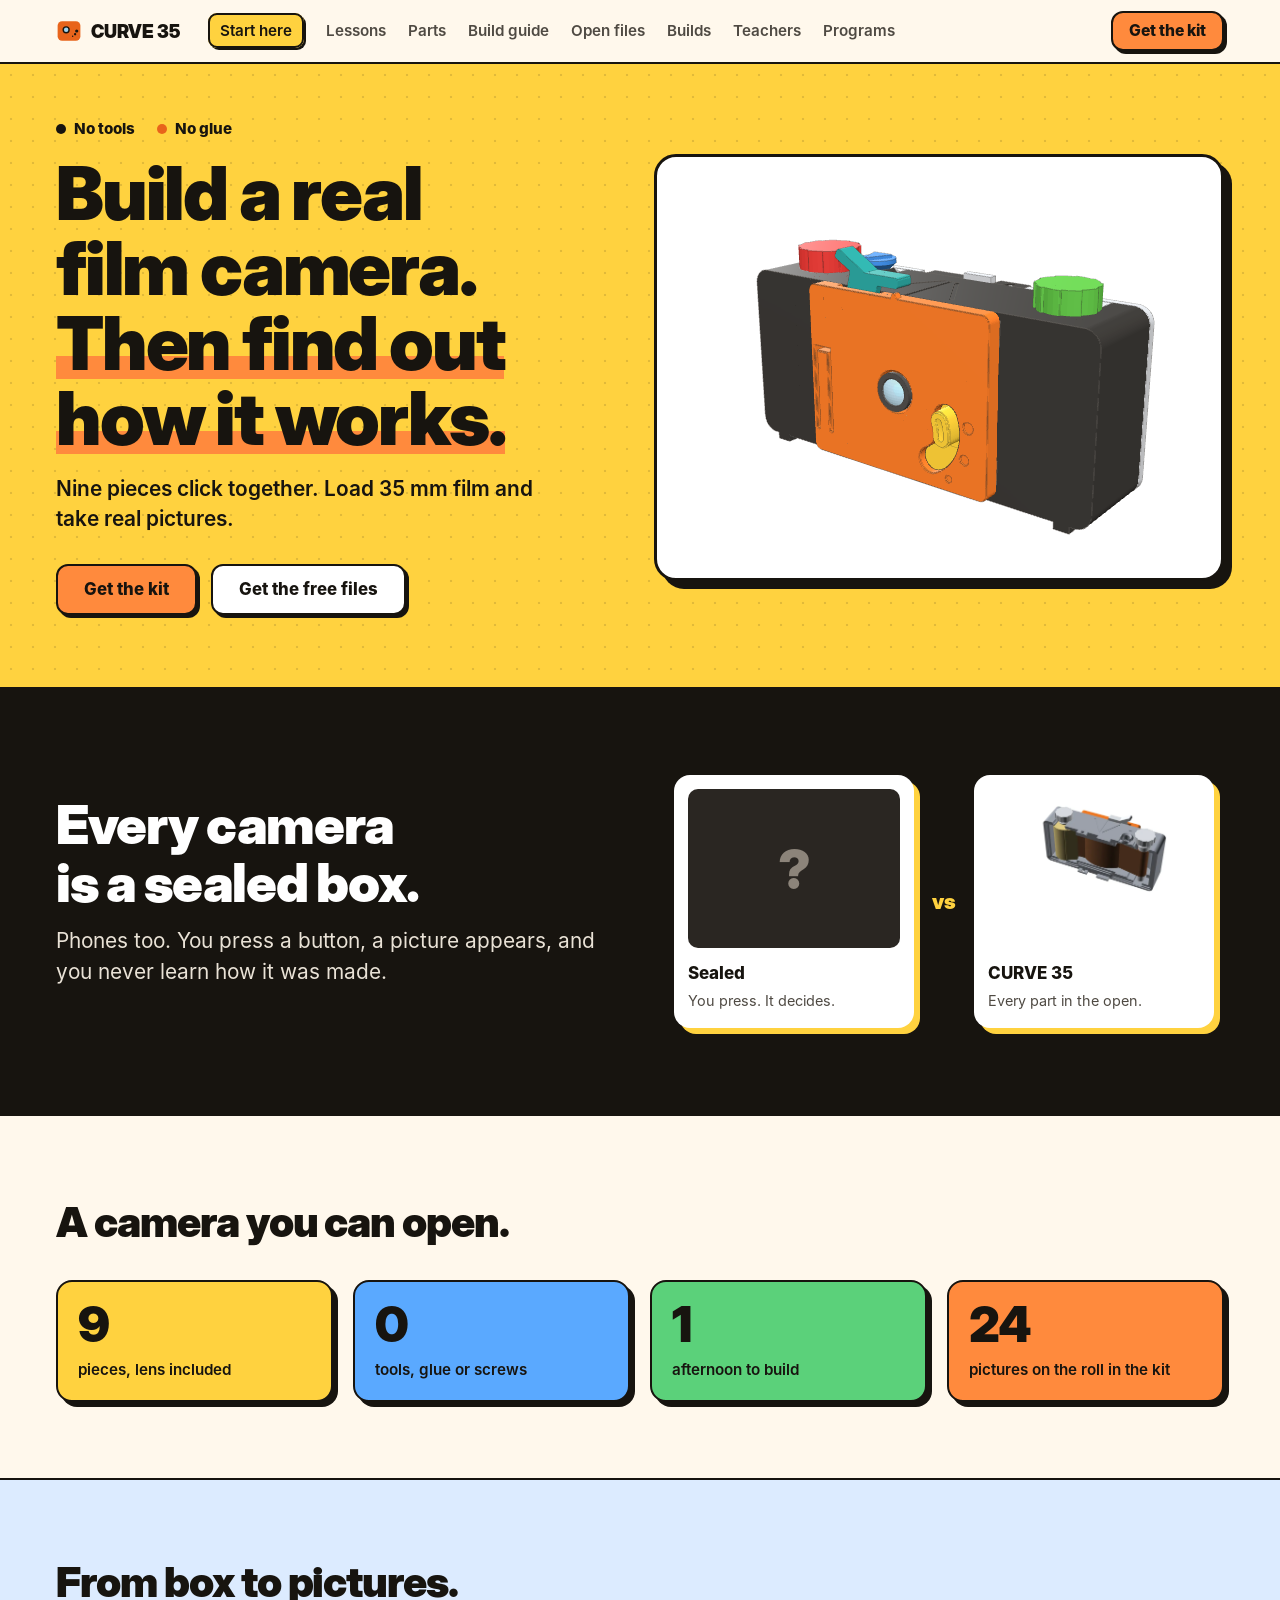
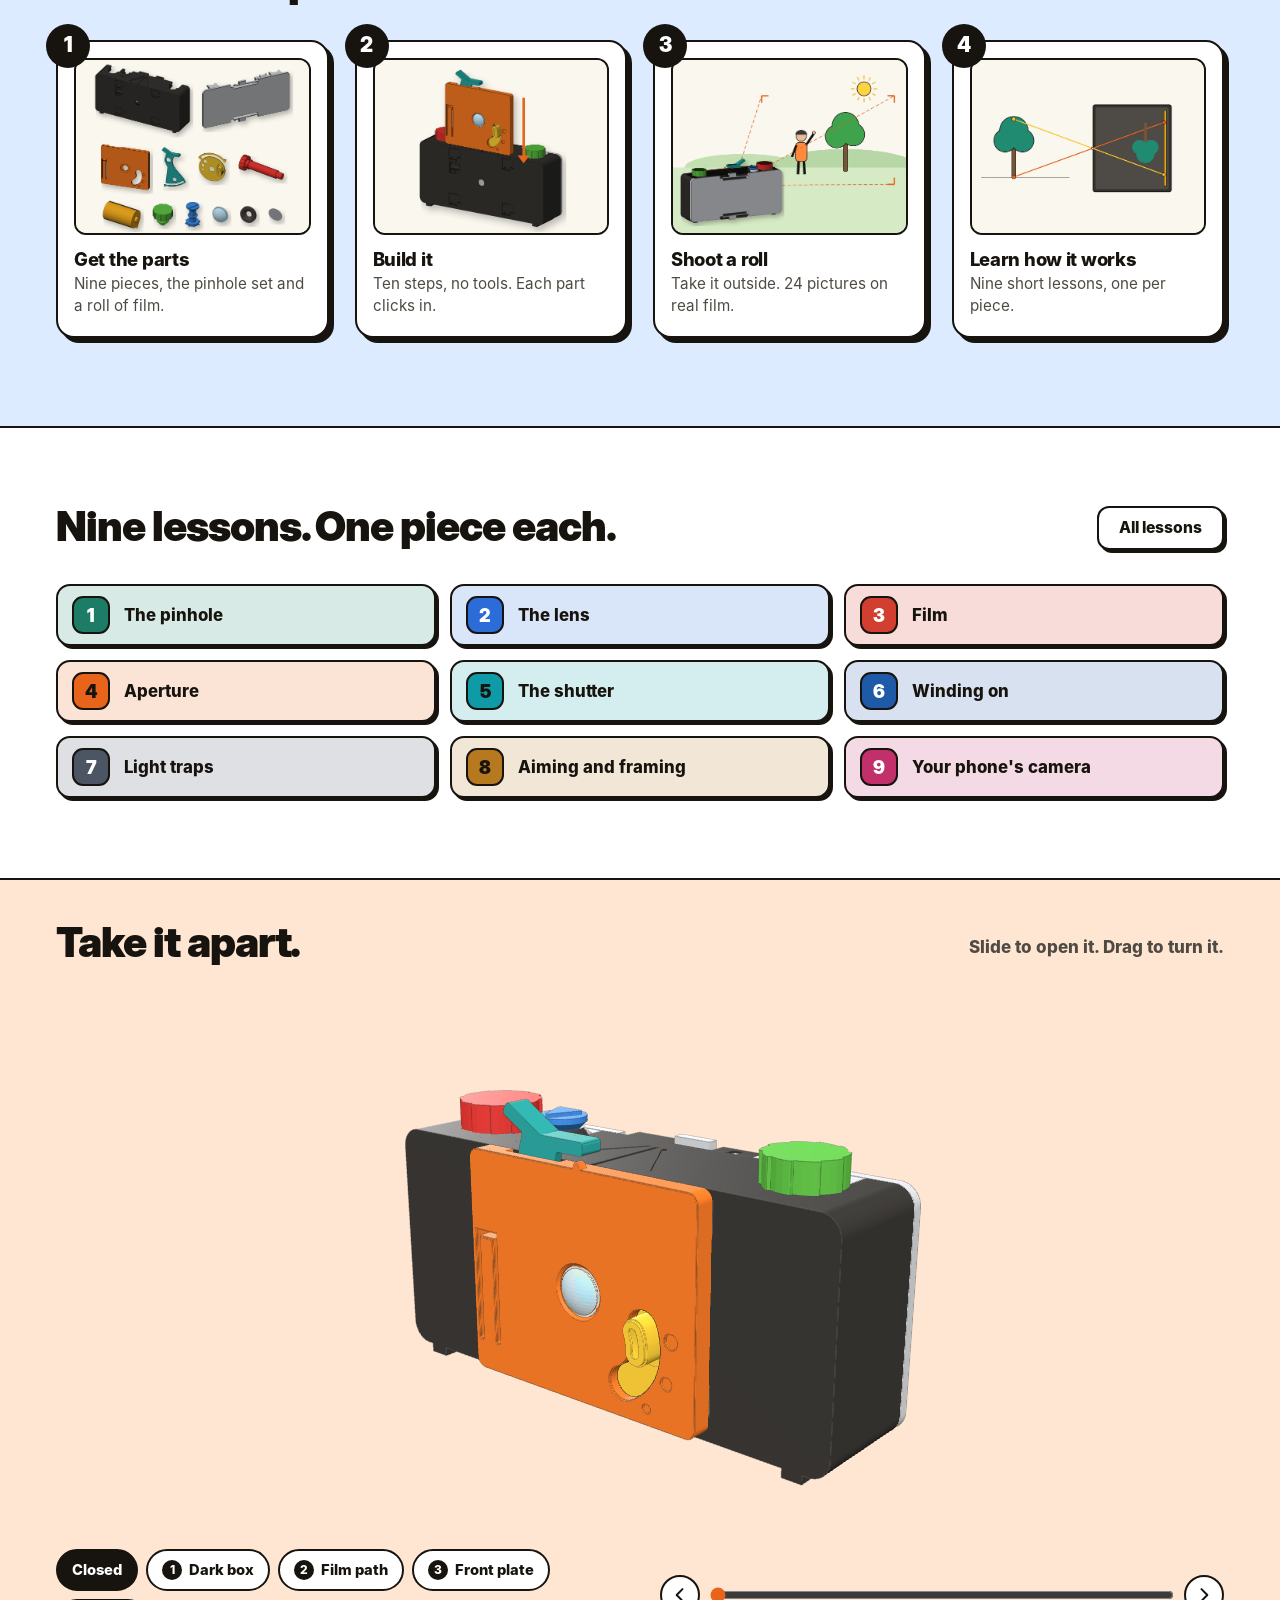
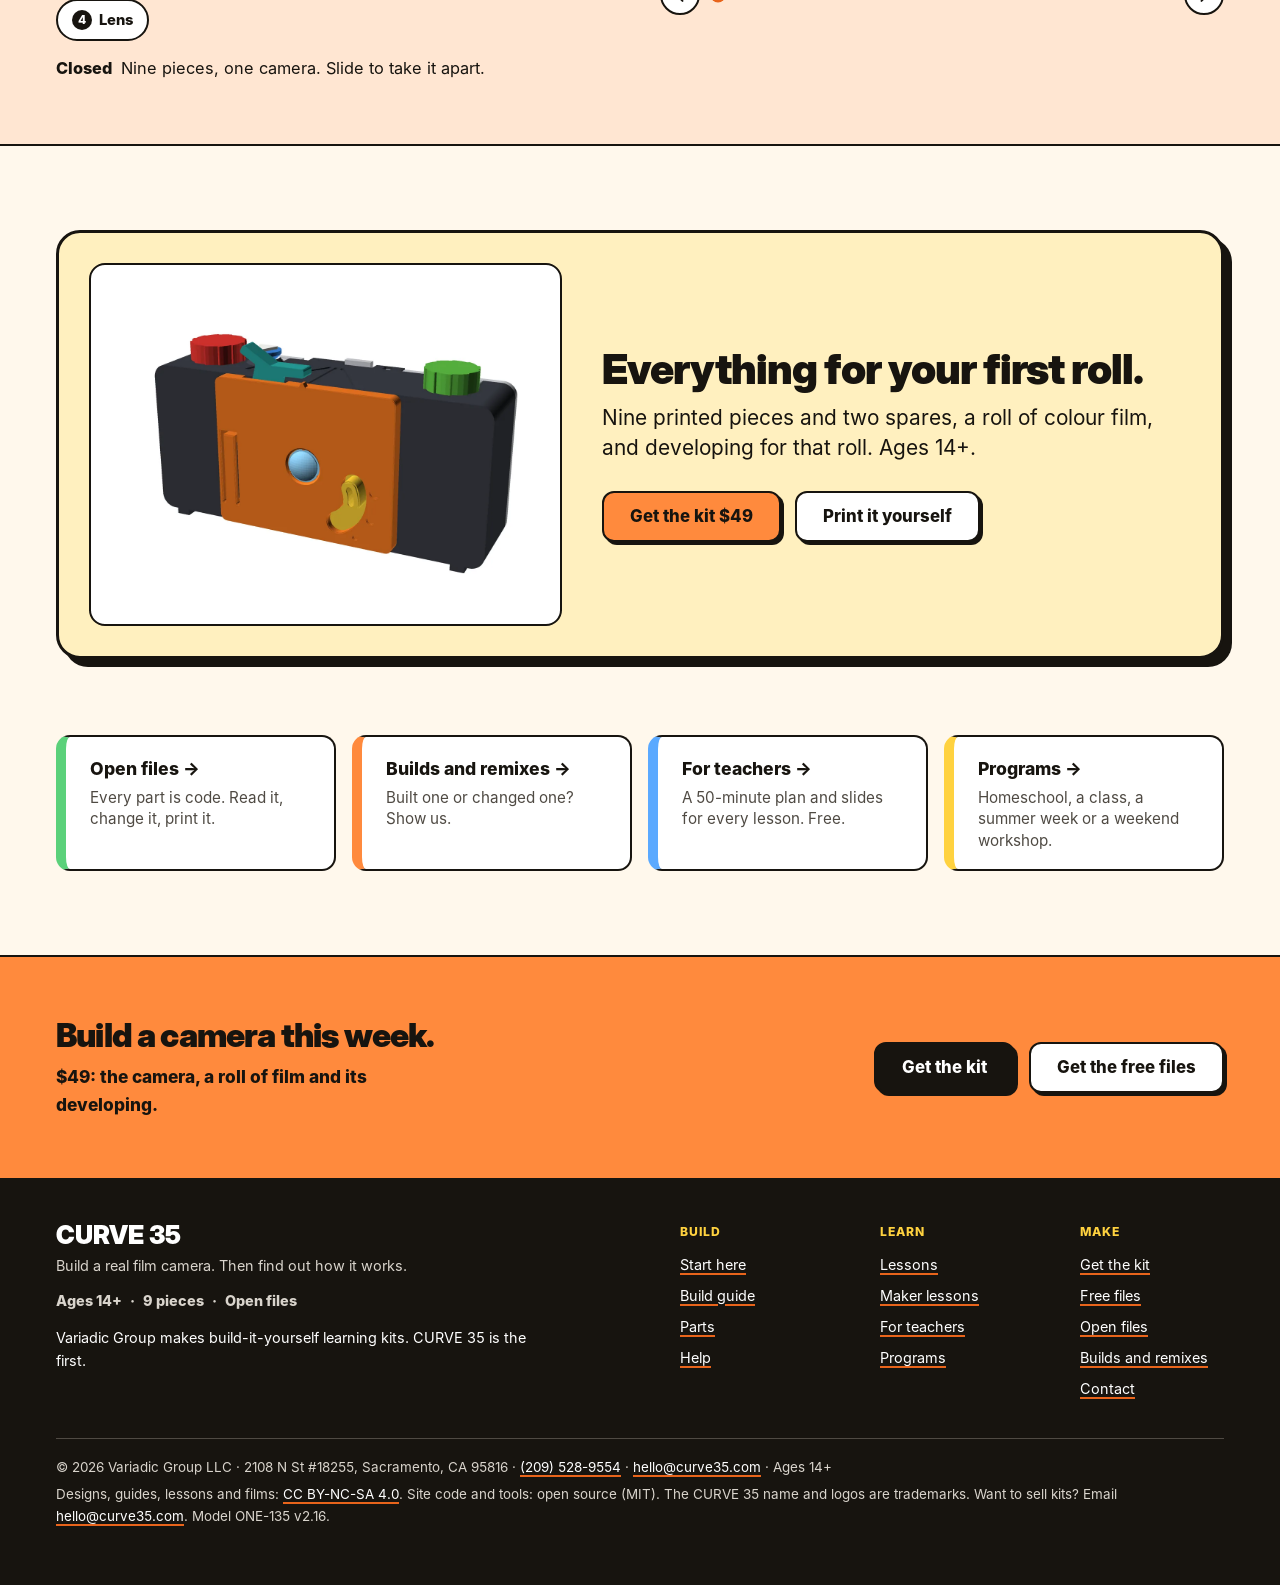
==== public/index.html @ 69639fd2 "feat: first public release of the CURVE 35 site and open files The website as served (public/), the " ====
<!DOCTYPE html>
<html lang="en">
<head>
<meta charset="utf-8">
<meta name="viewport" content="width=device-width, initial-scale=1">
<title>CURVE 35: build a real film camera, then find out how it works</title>
<meta name="description" content="Build a real 35 mm film camera: 9 pieces, no tools, no glue. For ages 14 and up. Nine free lessons on how it works. Open files.">
<meta name="theme-color" content="#E8641B">
<link rel="icon" href="favicon.svg" type="image/svg+xml">
<link rel="stylesheet" href="css/site.css">
<link rel="stylesheet" href="css/lesson.css">
</head>
<body>
<a class="skip" href="#view">Skip to the page</a>

<header class="top">
  <div class="top-in">
    <a class="brand" href="#home" aria-label="CURVE 35, home"><svg class="mark" viewBox="0 0 64 64" aria-hidden="true"><rect x="4" y="8" width="56" height="48" rx="11" class="m-acc"/><circle cx="25" cy="29" r="9"/><circle cx="25" cy="29" r="5.5" class="m-lens"/><circle cx="41" cy="45" r="1.8"/><circle cx="47" cy="40" r="2.8"/><circle cx="51" cy="32" r="3.9"/></svg><span>CURVE 35</span></a>
    <nav aria-label="Main" class="mainnav">
      <ul class="nav">
        <li><a href="#start" data-nav="start" class="nav-start">Start here</a></li>
        <li><a href="#lessons" data-nav="lessons">Lessons</a></li>
        <li class="more-inline"><a href="#parts" data-nav="parts">Parts</a></li>
        <li class="more-inline"><a href="#build" data-nav="build">Build guide</a></li>
        <li class="more-inline"><a href="#open-files" data-nav="opensource">Open files</a></li>
        <li class="more-inline wide-only"><a href="#builds" data-nav="builds">Builds</a></li>
        <li class="more-inline wide-only"><a href="#teachers" data-nav="teachers">Teachers</a></li>
        <li class="more-inline wide-only"><a href="#programs" data-nav="programs">Programs</a></li>
      </ul>
    </nav>
    <div class="top-act">
      <button type="button" class="basket-btn" id="basket-open" hidden aria-label="Basket"><svg viewBox="0 0 24 24" aria-hidden="true"><path d="M5 8h14l-1.2 11.2a1 1 0 0 1-1 .8H7.2a1 1 0 0 1-1-.8z M9 8V6.5a3 3 0 0 1 6 0V8"/></svg><span class="badge" id="basket-count">0</span></button>
      <a class="btn main top-cta" href="#store" data-nav="store">Get the kit</a>
      <button type="button" class="menu-btn" id="menu-btn" aria-expanded="false" aria-controls="nav-more" aria-label="More pages"><svg viewBox="0 0 24 24" aria-hidden="true"><path d="M4 7h16M4 12h16M4 17h16"/></svg></button>
    </div>
  </div>
  <ul class="nav-more" id="nav-more" aria-label="More pages">
    <li class="narrow-only"><a href="#start" data-nav="start">Start here</a></li>
    <li><a href="#parts" data-nav="parts">Parts</a></li>
    <li><a href="#build" data-nav="build">Build guide</a></li>
    <li><a href="#open-files" data-nav="opensource">Open files</a></li>
    <li><a href="#files" data-nav="files">Files</a></li>
    <li><a href="#builds" data-nav="builds">Builds</a></li>
    <li><a href="#teachers" data-nav="teachers">For teachers</a></li>
    <li><a href="#programs" data-nav="programs">Programs</a></li>
    <li><a href="#help" data-nav="help">Help</a></li>
  </ul>
</header>

<main id="view" tabindex="-1">
  <noscript>
    <div class="page">
      <h1>Build a real film camera. Then find out how it works.</h1>
      <p>9 pieces, no tools, no glue. Nine lessons explain how a camera works.</p>
      <p>Turn on scripts to see this site.</p>
    </div>
  </noscript>
</main>

<dialog class="slideover" id="basket" aria-labelledby="basket-h">
  <div class="so-head"><h2 id="basket-h">Your basket</h2><button type="button" class="so-x" id="basket-x" aria-label="Close the basket"><svg viewBox="0 0 24 24" aria-hidden="true"><path d="M6 6l12 12M18 6L6 18"/></svg></button></div>
  <div id="basket-body"></div>
</dialog>

<div id="say" class="sr-only" aria-live="polite"></div>

<footer class="foot">
  <div class="foot-in">
    <div class="foot-brand">
      <p class="foot-big">CURVE 35</p>
      <p>Build a real film camera. Then find out how it works.</p>
      <p class="foot-badges"><span>Ages 14+</span><span>9 pieces</span><span>Open files</span></p>
      <p class="foot-co">Variadic Group makes build-it-yourself learning kits. CURVE 35 is the first.</p>
    </div>
    <div class="foot-col"><p class="foot-h">Build</p><ul>
      <li><a href="#start">Start here</a></li>
      <li><a href="#build">Build guide</a></li>
      <li><a href="#parts">Parts</a></li>
      <li><a href="#help">Help</a></li>
    </ul></div>
    <div class="foot-col"><p class="foot-h">Learn</p><ul>
      <li><a href="#lessons">Lessons</a></li>
      <li><a href="#makers">Maker lessons</a></li>
      <li><a href="#teachers">For teachers</a></li>
      <li><a href="#programs">Programs</a></li>
    </ul></div>
    <div class="foot-col"><p class="foot-h">Make</p><ul>
      <li><a href="#store">Get the kit</a></li>
      <li><a href="#files">Free files</a></li>
      <li><a href="#open-files">Open files</a></li>
      <li><a href="#builds">Builds and remixes</a></li>
      <li><a href="#contact">Contact</a></li>
    </ul></div>
  </div>
  <div class="foot-legal">
    <p>&copy; 2026 Variadic Group LLC &middot; 2108 N St #18255, Sacramento, CA 95816 &middot; <a href="tel:+12095289554">(209) 528-9554</a> &middot; <a href="mailto:hello@curve35.com">hello@curve35.com</a> &middot; Ages 14+</p>
    <p>Designs, guides, lessons and films: <a href="https://creativecommons.org/licenses/by-nc-sa/4.0/" rel="license noopener">CC BY-NC-SA 4.0</a>. Site code and tools: open source (MIT). The CURVE 35 name and logos are trademarks. Want to sell kits? Email <a href="mailto:hello@curve35.com">hello@curve35.com</a>. Model ONE-135 v2.16.</p>
  </div>
</footer>

<script src="js/data.js"></script>
<script src="js/three.min.js"></script>
<script src="js/figures.js"></script>
<script src="js/camera3d.js"></script>
<script src="js/lesson.js"></script>
<script src="js/sims/common.js"></script>
<script src="js/sims/l01.js"></script>
<script src="js/sims/l02.js"></script>
<script src="js/sims/l03.js"></script>
<script src="js/sims/l04.js"></script>
<script src="js/sims/l05.js"></script>
<script src="js/sims/l06.js"></script>
<script src="js/sims/l07.js"></script>
<script src="js/sims/l08.js"></script>
<script src="js/sims/l09.js"></script>
<script src="js/sims/m01.js"></script>
<script src="js/sims/m02.js"></script>
<script src="js/sims/m03.js"></script>
<script src="js/sims/m04.js"></script>
<script src="js/community.js"></script>
<script src="js/app.js"></script>
</body>
</html>
---- public/css/site.css ----
/* CURVE 35.  Bright and friendly, for ages 14 and up (teens, makers, students, adults): a yellow hero, ink outlines and hard shadows, one colour per lesson.
   A clear, step-by-step assembly kit; never a toy brand's bricks, studs or look.  Few stickers, sitting still; only buttons and lesson tiles lift on hover.
   Inter for the shell (InterD 900 for the big words); Schola for reading in lessons.
   Contrast: ink on every fill here (sun, tangerine, sky, mint, the tints) is over 7:1; white text only on ink. Lesson colours: the script picks ink or white,
   and darkens a colour that neither reaches 4.5:1 on. */

@font-face { font-family: "Schola"; src: url("../fonts/schola-400.woff") format("woff"); font-weight: 400; font-style: normal; font-display: swap; }
@font-face { font-family: "Schola"; src: url("../fonts/schola-400i.woff") format("woff"); font-weight: 400; font-style: italic; font-display: swap; }
@font-face { font-family: "Schola"; src: url("../fonts/schola-700.woff") format("woff"); font-weight: 700; font-style: normal; font-display: swap; }
@font-face { font-family: "Inter"; src: url("../fonts/inter-400.woff") format("woff"); font-weight: 400; font-display: swap; }
@font-face { font-family: "Inter"; src: url("../fonts/inter-600.woff") format("woff"); font-weight: 600; font-display: swap; }
@font-face { font-family: "Inter"; src: url("../fonts/inter-800.woff") format("woff"); font-weight: 800; font-display: swap; }
@font-face { font-family: "InterD"; src: url("../fonts/interd-900.woff") format("woff"); font-weight: 900; font-display: swap; }

:root {
  --sun: #FFD23F;  --sun-soft: #FFF0BF;
  --tang: #FF8A3D; --tang-soft: #FFE6D2;
  --sky: #5AA9FF;  --sky-soft: #DCEBFF;
  --mint: #5BD17A; --mint-soft: #DDF4E2;
  --orange: #E8641B;      /* the camera's front plate */
  --orange-ink: #A8450C;  /* orange for small text */
  --cream: #FFF8EC;
  --paper: #FFFFFF;
  --paper-2: #F5F0E6;
  --paper-3: #FFE6D2;     /* the 3D stage */
  --ink: #17140F;
  --ink-2: #4F4A43;       /* 8:1 on cream */
  --rule: #E3DACB;
  --line: 2.5px solid var(--ink);
  --sh: 5px 5px 0 var(--ink);
  --plate: #E8641B; --plate-ink: #A8450C;
  --read: 38rem;
  --wrap: 76rem;
  --serif: "Schola", "Century Schoolbook", "TeX Gyre Schola", Georgia, serif;
  --sans: "Inter", system-ui, -apple-system, "Segoe UI", sans-serif;
  --display: "InterD", "Inter", system-ui, sans-serif;
}

*, *::before, *::after { box-sizing: border-box; }
html { -webkit-text-size-adjust: 100%; text-size-adjust: 100%; }
body { margin: 0; background: var(--cream); color: var(--ink); font: 400 1.0625rem/1.6 var(--sans); overflow-x: clip; }
img, video { display: block; max-width: 100%; height: auto; }
h1, h2, h3, h4 { font-family: var(--sans); font-weight: 800; line-height: 1.1; margin: 0; letter-spacing: -0.015em; text-wrap: balance; }
h1, h2 { font-family: var(--display); font-weight: 900; }
h1 { font-size: clamp(2.3rem, 1.4rem + 3.2vw, 3.8rem); margin-bottom: 16px; letter-spacing: -0.03em; }
h2 { font-size: clamp(1.7rem, 1.2rem + 1.8vw, 2.6rem); margin: 0 0 14px; letter-spacing: -0.025em; }
h3 { font-size: 1.15rem; margin: 0 0 6px; }
h4 { font-size: 1rem; margin: 18px 0 6px; }
p { margin: 0 0 1em; }
ul, ol { padding-left: 1.3em; margin: 0 0 1em; }
li { margin: 0.25em 0; }
a { color: inherit; text-decoration-line: underline; text-decoration-color: var(--orange); text-decoration-thickness: 2px; text-underline-offset: 0.2em; }
a:hover { text-decoration-color: var(--ink); }
:focus-visible { outline: 3px solid var(--ink); outline-offset: 3px; border-radius: 4px; box-shadow: 0 0 0 6px #fff; }
[tabindex="-1"]:focus { outline: none; box-shadow: none; }
[hidden] { display: none !important; }
strong, b { font-weight: 700; }
figure { margin: 32px 0; }
figcaption { font-size: 0.88rem; color: var(--ink-2); margin-top: 8px; }
img.r { mix-blend-mode: multiply; }
.sr-only { position: absolute; width: 1px; height: 1px; padding: 0; margin: -1px; overflow: hidden; clip: rect(0 0 0 0); white-space: nowrap; border: 0; }
.skip { position: absolute; left: 12px; top: -60px; background: #fff; padding: 8px 12px; font-weight: 600; z-index: 50; border: var(--line); }
.skip:focus { top: 12px; }
.quiet { color: var(--ink-2); }
.small { font-size: 0.9rem; }
.tnum { font-variant-numeric: tabular-nums; }
.note { font-size: 0.92rem; color: var(--ink-2); }
.nb { font-size: 0.88rem; color: var(--ink-2); margin: 0; }
.lead { font-size: clamp(1.1rem, 1rem + 0.4vw, 1.3rem); line-height: 1.45; max-width: 40rem; color: var(--ink); }
.kicker { font-size: 0.9rem; color: var(--ink-2); margin: 0 0 12px; }
.fine { font-size: 0.85rem; color: var(--ink-2); margin: 18px 0 0; }

/* ---- the marks: a kicker line, a plain tag, stickers */
.kick { font: 800 0.8rem/1 var(--sans); letter-spacing: 0.09em; text-transform: uppercase; color: var(--orange-ink); margin: 0 0 12px; }
.tag { display: inline-block; font: 800 0.75rem/1 var(--sans); letter-spacing: 0.06em; text-transform: uppercase; color: #fff; background: var(--ink); border-radius: 8px; padding: 6px 10px; margin: 0 0 14px; }
.stks { list-style: none; padding: 0; margin: 0 0 22px; display: flex; flex-wrap: wrap; gap: 10px; }
.stks li { margin: 0; }
.stk { display: inline-block; font: 800 0.92rem/1 var(--sans); color: var(--ink); background: #fff; border: var(--line); border-radius: 10px; padding: 8px 12px 9px; box-shadow: 3px 3px 0 var(--ink); transform: rotate(-2deg); white-space: nowrap; }
.stks .stk:nth-child(2) { transform: rotate(1.5deg); }
.stks .stk:nth-child(3) { transform: rotate(-1deg); }
.stk-w { background: #fff; } .stk-g { background: var(--mint); } .stk-b { background: var(--sky); } .stk-o { background: var(--tang); } .stk-y { background: var(--sun); }

/* ---- buttons: chunky, ink outline, hard shadow; they lift a little on hover (one of the site's two hover lifts) */
.btn { white-space: nowrap; font: 800 0.98rem/1 var(--sans); color: var(--ink); background: #fff; border: var(--line); border-radius: 12px; padding: 12px 20px; cursor: pointer; text-decoration: none;
  display: inline-flex; align-items: center; justify-content: center; gap: 8px; box-shadow: 3px 3px 0 var(--ink); transition: transform 0.12s ease, box-shadow 0.12s ease; }
.btn:hover { transform: translate(-2px, -2px); box-shadow: 5px 5px 0 var(--ink); }
.btn:active { transform: translate(2px, 2px); box-shadow: 1px 1px 0 var(--ink); }
.btn.main { background: var(--tang); }
.btn.ink { background: var(--ink); color: #fff; }
.btn.big { padding: 15px 26px; font-size: 1.05rem; }
.btn.small { padding: 8px 14px; font-size: 0.88rem; box-shadow: 2px 2px 0 var(--ink); }
.btn[disabled] { opacity: 0.6; cursor: progress; }
.quiet-btn { border-color: transparent; background: transparent; box-shadow: none; text-decoration: underline; text-decoration-color: var(--orange); text-underline-offset: 0.2em; padding-left: 8px; padding-right: 8px; }
.quiet-btn:hover { transform: none; box-shadow: none; text-decoration-color: var(--ink); }
.wide-btn { width: 100%; }
.ctas { display: flex; flex-wrap: wrap; gap: 14px; margin: 28px 0 0; }
.linkbtn { background: none; border: 0; padding: 0; font: inherit; font-size: 0.85rem; color: var(--ink-2); text-decoration: underline; cursor: pointer; }

/* ---- top bar */
.top { background: var(--cream); border-bottom: var(--line); position: relative; z-index: 20; }
.top-in { max-width: var(--wrap); margin: 0 auto; padding: 11px 24px; display: flex; align-items: center; gap: 28px; }
.brand { display: inline-flex; align-items: center; gap: 9px; font: 900 1.15rem/1 var(--display); letter-spacing: -0.01em; text-decoration: none; white-space: nowrap; }
.mark { width: 26px; height: 26px; fill: var(--ink); }
.mark .m-acc { fill: var(--orange); } .mark .m-lens { fill: #9FD3EE; }
.mainnav { margin-right: auto; }
.nav { display: flex; align-items: center; gap: 22px; list-style: none; margin: 0; padding: 0; font-size: 0.95rem; font-weight: 600; }
.nav li { margin: 0; }
.nav a { text-decoration: none; color: var(--ink-2); padding: 8px 0; border-bottom: 3px solid transparent; }
.nav a:hover { color: var(--ink); }
.nav a[aria-current="page"] { color: var(--ink); border-bottom-color: var(--tang); }
.top-act { display: flex; align-items: center; gap: 10px; }
.top-cta { padding: 10px 16px; }
.basket-btn, .menu-btn, .so-x { background: #fff; border: var(--line); border-radius: 10px; height: 40px; min-width: 40px; display: inline-flex; align-items: center; justify-content: center; gap: 4px; padding: 0 10px; cursor: pointer; color: var(--ink); }
.basket-btn svg, .menu-btn svg, .so-x svg { width: 20px; height: 20px; fill: none; stroke: currentColor; stroke-width: 1.8; stroke-linecap: round; stroke-linejoin: round; }
.badge { display: inline-block; min-width: 1.4em; padding: 2px 5px; border-radius: 999px; background: var(--ink); color: #fff; font: 600 0.75rem/1.2 var(--sans); text-align: center; }
.menu-btn { display: none; }
.nav-more { display: none; list-style: none; margin: 0; padding: 4px 24px 12px; border-top: 1px solid var(--rule); background: var(--cream); }
.nav-more.open { display: block; }
.narrow-only { display: none; }
.nav-more li { margin: 0; }
.nav-more a { display: block; padding: 12px 0; text-decoration: none; border-bottom: 1px solid var(--rule); font-weight: 600; }
.nav-more a[aria-current="page"] { color: var(--orange-ink); }

/* ---- page frames */
main { display: block; padding: 48px 24px 96px; }
main.is-wide { padding: 0 0 96px; }
.page { max-width: var(--read); margin: 0 auto; }
.is-wide > .page { max-width: calc(var(--read) + 48px); padding: 40px 24px 0; }
.wrap { max-width: var(--wrap); margin: 0 auto; padding: 0 24px; }
.pagehead { padding: 52px 0 32px; max-width: 48rem; }
.pagehead h1 { margin-bottom: 12px; }
.pagehead .stks { margin: 12px 0 0; }
.two-up { display: grid; grid-template-columns: 1fr 1fr; gap: 48px; }
.after-line { margin: 40px 0 0; padding-top: 18px; border-top: 1px solid var(--rule); color: var(--ink-2); }
.after-line a { color: var(--ink); }
.progress-line { font-size: 0.92rem; color: var(--ink-2); }
.sec-head { margin-bottom: 30px; }
.sec-head h2 { margin-bottom: 10px; }
.frame { background: #fff; border: 3px solid var(--ink); border-radius: 22px; box-shadow: 8px 8px 0 var(--ink); padding: 18px; }

/* ================================================================ HOME */
.home section { scroll-margin-top: 16px; }
/* hero: yellow, a faint dot grid, the camera in an ink frame */
.hero { background-color: var(--sun); background-image: radial-gradient(rgba(23, 20, 15, 0.13) 1.1px, transparent 1.6px); background-size: 22px 22px; padding: 56px 0 72px; }
.hero-in { display: grid; grid-template-columns: minmax(0, 1fr) minmax(0, 1.05fr); gap: 56px; align-items: center; }
.hero h1 { font-size: clamp(2.5rem, 1.4rem + 4vw, 4.6rem); line-height: 1.02; margin-bottom: 18px; }
.hl { background: linear-gradient(transparent 64%, var(--tang) 64%, var(--tang) 90%, transparent 90%); -webkit-box-decoration-break: clone; box-decoration-break: clone; }
.hero .lead { font-weight: 600; max-width: 30rem; }
.hero-pic { position: relative; }
.hero-pic .frame { padding: 22px 26px; }
.hero-stk { position: absolute; top: -16px; left: 22px; }
.hero-stk .stk { transform: rotate(-4deg); }

/* problem: ink, one line, the sealed box against the open camera */
.problem { background: var(--ink); color: #fff; padding: 88px 0; }
.problem-in { display: grid; grid-template-columns: minmax(0, 1fr) minmax(0, 1fr); gap: 48px; align-items: center; }
.problem h2 { font-size: clamp(2rem, 1.2rem + 2.8vw, 3.3rem); color: #fff; max-width: 16ch; }
.problem .lead { color: #E9E2D6; }
.vs { display: flex; align-items: center; justify-content: center; gap: 18px; }
.vs-card { flex: 1 1 0; min-width: 0; max-width: 15rem; background: #fff; color: var(--ink); border-radius: 16px; box-shadow: 6px 6px 0 var(--sun); padding: 14px 14px 16px; display: flex; flex-direction: column; gap: 2px; }
.vs-card img, .vs-q { aspect-ratio: 4 / 3; width: 100%; object-fit: contain; margin-bottom: 10px; }
.vs-q { display: flex; align-items: center; justify-content: center; background: #2A2622; border-radius: 10px; color: #8C847A; font: 900 3.4rem/1 var(--display); }
.vs-card strong { font-weight: 800; }
.vs-card span:last-child { font-size: 0.9rem; color: var(--ink-2); }
.vs-x { font: 900 1.3rem var(--display); color: var(--sun); }

/* guide: four real numbers, one colour each */
.guide { padding: 88px 0 80px; }
.bns { display: grid; grid-template-columns: repeat(4, minmax(0, 1fr)); gap: 20px; margin: 30px 0 0; }
.bns div { border: var(--line); border-radius: 16px; box-shadow: var(--sh); padding: 18px 20px 20px; }
.bns dt { font: 900 clamp(2.4rem, 1.8rem + 1.6vw, 3.2rem)/1 var(--display); letter-spacing: -0.03em; }
.bns dd { margin: 10px 0 0; font-weight: 600; font-size: 0.95rem; line-height: 1.35; }
.bn-y { background: var(--sun); } .bn-b { background: var(--sky); } .bn-g { background: var(--mint); } .bn-o { background: var(--tang); }

/* 1-2-3 */
.plan { background: var(--sky-soft); border-top: var(--line); border-bottom: var(--line); padding: 80px 0 88px; }
.steps3 { list-style: none; padding: 0; margin: 34px 0 0; display: grid; grid-template-columns: repeat(3, minmax(0, 1fr)); gap: 30px; }
.steps3 li { position: relative; margin: 0; border: var(--line); border-radius: 18px; box-shadow: var(--sh); padding: 26px 22px 22px; }
.s-y { background: var(--sun-soft); } .s-w { background: #fff; } .s-p { background: var(--tang-soft); }
.s-n { position: absolute; top: -18px; left: -12px; width: 44px; height: 44px; border-radius: 50%; background: var(--ink); color: #fff; display: flex; align-items: center; justify-content: center; font: 900 1.3rem/1 var(--display); }
.steps3 img { margin: 0 0 16px; border-radius: 12px; }
.steps3 img.r { mix-blend-mode: normal; }
.steps3 h3 { font-size: 1.2rem; }
.steps3 h3 a { text-decoration: none; }
.steps3 h3 a::after { content: ""; position: absolute; inset: 0; border-radius: 18px; }
.steps3 li:hover h3 a { text-decoration: underline; text-decoration-color: var(--orange); }
.steps3 p { color: var(--ink-2); margin: 0; font-size: 0.98rem; }


/* lessons: one colour each; the tiles lift on hover (the site's other hover lift) */
.learn { padding: 88px 0 80px; }
.tiles { list-style: none; padding: 0; margin: 0; display: grid; grid-template-columns: repeat(3, minmax(0, 1fr)); gap: 20px; }
.tiles li { margin: 0; }
.tile { display: flex; flex-direction: column; align-items: flex-start; gap: 6px; height: 100%; padding: 18px; background: var(--t); color: var(--ink); border: var(--line); border-radius: 16px; box-shadow: 4px 4px 0 var(--ink);
  text-decoration: none; transition: transform 0.12s ease, box-shadow 0.12s ease; }
.tile:hover { transform: translate(-3px, -3px); box-shadow: 7px 7px 0 var(--ink); }
.tile:hover .tl-t { text-decoration: underline; text-decoration-color: var(--ink); text-underline-offset: 0.18em; }
.tl-n { display: inline-flex; align-items: center; justify-content: center; flex: none; min-width: 46px; height: 46px; padding: 0 8px; border-radius: 12px; background: var(--c); color: var(--on); border: var(--line); font: 900 1.45rem/1 var(--display); margin-bottom: 6px; }
.tl-t { font-weight: 800; font-size: 1.12rem; line-height: 1.2; }
.tl-q { color: var(--ink-2); font-size: 0.95rem; line-height: 1.4; }
.tl-pic { display: block; width: 100%; margin: 8px 0 0; }
.tl-pic img { width: 100%; aspect-ratio: 4 / 3; object-fit: contain; }
/* a lesson's diagram as its card picture (inline SVG from its sims file) */
.tl-fig { display: flex; align-items: center; justify-content: center; width: 100%; aspect-ratio: 16 / 10; margin: 0 0 10px; padding: 8px; background: #fff; border: 2px solid var(--ink); border-radius: 11px; overflow: hidden; }
.tl-fig svg { display: block; width: 100%; height: 100%; max-height: 100%; }
.tl-fig svg text { font-family: var(--sans, system-ui, sans-serif); }
.mr-fig { display: flex; align-items: center; justify-content: center; width: 100%; aspect-ratio: 16 / 10; margin: 0 0 6px; padding: 6px; background: #fff; border: 2px solid var(--ink); border-radius: 10px; overflow: hidden; }
.mr-fig svg { display: block; width: 100%; height: 100%; }
.tl-m { margin-top: auto; padding-top: 8px; font-size: 0.84rem; font-weight: 600; color: var(--ink-2); }
.tiles.full .tile { padding: 22px; }
.tiles.full .tl-n { min-width: 56px; height: 56px; font-size: 1.8rem; }
.tiles.full .tl-t { font-size: 1.25rem; }
.learn .ctas { margin-top: 34px; }

/* the maker shelf: a tidy row of four */
.mrow { list-style: none; padding: 0; margin: 0; display: grid; grid-template-columns: repeat(4, minmax(0, 1fr)); gap: 16px; }
.mrow li { margin: 0; }
.mrow a { display: flex; flex-direction: column; align-items: flex-start; gap: 6px; height: 100%; padding: 14px 16px 16px; background: #fff; border: 2px solid var(--ink); border-radius: 14px; text-decoration: none; }
.mrow a:hover .mr-t { text-decoration: underline; text-decoration-color: var(--orange); text-underline-offset: 0.18em; }
.mr-n { display: inline-block; font: 900 1.2rem/1 var(--display); background: var(--c); color: var(--on); border: 2px solid var(--ink); border-radius: 9px; padding: 5px 8px; }
.mr-t { font-weight: 800; font-size: 1.05rem; line-height: 1.25; }
.mr-q { color: var(--ink-2); font-size: 0.92rem; line-height: 1.4; }

/* parts: light cards */
.partsec { padding: 8px 0 88px; }
.pts { list-style: none; padding: 0; margin: 0; display: grid; gap: 14px; }
.pts li { margin: 0; }
.pts.mini { grid-template-columns: repeat(9, minmax(0, 1fr)); }
.pt { display: block; height: 100%; background: #fff; border: 2px solid var(--ink); border-radius: 14px; overflow: hidden; text-decoration: none; color: var(--ink); }
.pt-pic { display: block; background: var(--t); border-bottom: 2px solid var(--ink); padding: 8px; }
.pt-pic img { width: 100%; aspect-ratio: 4 / 3; object-fit: contain; mix-blend-mode: multiply; }
.pt-name { display: flex; align-items: baseline; gap: 7px; padding: 9px 11px; font-weight: 800; font-size: 0.92rem; line-height: 1.2; margin: 0; }
.pt-num { font: 700 0.75rem/1 var(--sans); color: var(--ink-2); font-variant-numeric: tabular-nums; }
a.pt:hover .pt-name { text-decoration: underline; text-decoration-color: var(--orange); text-underline-offset: 0.18em; }
.pts.full { grid-template-columns: repeat(auto-fill, minmax(196px, 1fr)); gap: 22px; }
.pts.full .pt { padding-bottom: 14px; scroll-margin-top: 24px; }
.pts.full .pt-name { font-size: 1.08rem; padding: 12px 14px 4px; }
.pts.full .pt p { margin: 0 14px 6px; font-size: 0.93rem; color: var(--ink-2); line-height: 1.45; }
.pts.full .pt .pt-stats { font-size: 0.84rem; font-weight: 600; }
.pts.full .pt .pt-links { display: flex; flex-wrap: wrap; gap: 4px 14px; margin-top: 8px; }
.pt-links a { color: var(--ink); font-size: 0.86rem; font-weight: 600; }
.pt.here { outline: 4px solid var(--tang); outline-offset: 4px; }
.pts-h { font-size: 1.5rem; margin: 56px 0 18px; }

/* open files: mint, the eight parts in a frame */
.openfiles { background: var(--mint-soft); border-top: var(--line); padding: 80px 0 88px; }
.of-in { display: grid; grid-template-columns: minmax(0, 1fr) minmax(0, 1.1fr); gap: 56px; align-items: center; }
.of-frame { padding: 16px; }
.of-grid { list-style: none; padding: 0; margin: 0; display: grid; grid-template-columns: repeat(4, minmax(0, 1fr)); gap: 6px 10px; }
.of-grid li { margin: 0; }
.of-grid img { width: 100%; aspect-ratio: 4 / 3; object-fit: contain; }

/* the last call: a tangerine band, clear */
.final { background: var(--tang); color: var(--ink); border-top: var(--line); padding: 60px 0; }
.home .final, .route-store .final { margin-bottom: -96px; }
.final-in { display: grid; grid-template-columns: auto minmax(0, 1fr) auto; gap: 24px 56px; align-items: center; }
.final h2 { margin: 0; font-size: clamp(1.5rem, 1.1rem + 1.2vw, 2.2rem); }
.final-price { font: 900 clamp(3.4rem, 2.4rem + 3vw, 5rem)/1 var(--display); letter-spacing: -0.03em; margin: 6px 0 0; }
.final-list { list-style: none; padding: 0; margin: 0; font-weight: 700; }
.final-list li { padding: 8px 0 8px 28px; position: relative; border-bottom: 2px solid rgba(23, 20, 15, 0.22); margin: 0; }
.final-list li::before { content: ""; position: absolute; left: 2px; top: 0.9em; width: 13px; height: 7px; border-left: 3px solid var(--ink); border-bottom: 3px solid var(--ink); transform: rotate(-45deg); }
.final-act { display: flex; flex-direction: column; gap: 14px; }

/* ================================================================ LESSONS page */
.makers-link { margin-top: 64px; padding-top: 26px; border-top: var(--line); }
.ml-head { display: flex; flex-wrap: wrap; align-items: baseline; gap: 4px 20px; margin-bottom: 18px; }
.ml-head h2 { font-size: 1.6rem; margin: 0; }
.ml-head p { margin: 0; color: var(--ink-2); }
.ml-head a { color: var(--ink); font-weight: 600; }
.teach-line { margin: 44px 0 0; padding-top: 16px; border-top: 1px solid var(--rule); color: var(--ink-2); }
.teach-line strong { color: var(--ink); }
.teach-line a { color: var(--ink); font-weight: 600; margin-left: 6px; }

/* ---- the bar that stays at the top (lessons, build guide) */
.chapbar { position: sticky; top: 0; z-index: 15; background: rgba(255, 255, 255, 0.97); border-bottom: 1px solid var(--rule); backdrop-filter: blur(6px); }
.chapbar-in { max-width: var(--wrap); margin: 0 auto; padding: 8px 24px; font-size: 0.9rem; }
.cb-row { display: flex; align-items: center; gap: 16px; }
.cb-now { font-weight: 800; white-space: nowrap; color: var(--ink); text-decoration: none; }
a.cb-now:hover { text-decoration: underline; text-decoration-color: var(--orange); }
.cb-strip, .cb-secs { list-style: none; margin: 0; padding: 0; display: flex; gap: 2px; overflow-x: auto; scrollbar-width: none; position: relative; }
.cb-strip::-webkit-scrollbar, .cb-secs::-webkit-scrollbar { display: none; }
.cb-strip li, .cb-secs li { margin: 0; flex: none; }
.cb-strip a { display: inline-flex; align-items: center; justify-content: center; min-width: 34px; height: 32px; padding: 0 8px; border-radius: 999px; text-decoration: none; color: var(--ink-2); font-weight: 600; }
.cb-strip a:hover { background: var(--paper-2); color: var(--ink); }
.cb-strip a[aria-current] { background: var(--ink); color: #fff; }
.cb-secs { padding: 4px 0 0; }
.cb-secs a { display: inline-block; padding: 6px 10px 8px; text-decoration: none; color: var(--ink-2); border-bottom: 2px solid transparent; white-space: nowrap; }
.cb-secs a:hover { color: var(--ink); }
.cb-secs a[aria-current] { color: var(--ink); border-bottom-color: var(--orange); }
.cb-lab { padding: 6px 10px 8px 0; color: var(--ink-2); font-size: 0.78rem; letter-spacing: 0.04em; }
.tabs-sec a { font-size: 0.8rem; letter-spacing: 0.04em; }

/* ---- a lesson: the renderer draws the middle; the shell draws the foot */
.lesson-foot { max-width: var(--wrap); margin: 56px auto 0; padding: 0 24px; }
.kitline { border-top: 2px solid var(--ink); padding-top: 16px; }
.kitline > p { font-weight: 800; margin: 0 0 12px; }
.kitline .prow { grid-template-columns: repeat(auto-fill, minmax(96px, 120px)); }
.pager { display: flex; justify-content: space-between; gap: 24px; margin-top: 32px; padding-top: 18px; border-top: 1px solid var(--rule); }
.pager a { text-decoration: none; max-width: 48%; }
.pager a span { display: block; color: var(--ink-2); font-size: 0.85rem; }
.pager a strong { font-weight: 800; font-size: 1.1rem; }
.pager a:hover strong { text-decoration: underline; text-decoration-color: var(--orange); }
.pager .next { text-align: right; margin-left: auto; }
/* the plain lesson (when the renderer is not there) */
.lhead { background: var(--cream); padding: 40px 0 32px; }
.lhead h1 { max-width: 22ch; }
.lesson { padding-top: 32px; font-family: var(--serif); font-size: 1.12rem; }
.lesson h2 { font-size: 1.5rem; margin-top: 40px; }
.film video { background: #1d2228; aspect-ratio: 16 / 9; width: 100%; }

/* ================================================================ START */
.path { list-style: none; padding: 0; margin: 0; }
.path-step { display: grid; grid-template-columns: 5rem minmax(0, 1.3fr) minmax(0, 0.8fr); gap: 28px; align-items: center; padding: 32px 0; border-top: 1px solid var(--rule); margin: 0; }
.path-step h2 { font-size: 1.6rem; margin-bottom: 8px; }
.path-step .big-n { align-self: start; }
.path-links { display: flex; flex-wrap: wrap; gap: 10px; }
.path-pic { background: #fff; }
.tick { display: inline-flex; align-items: center; gap: 8px; font-weight: 600; cursor: pointer; }
.tick input { width: 20px; height: 20px; accent-color: var(--ink); }
.path-step.done .big-n { color: var(--ink-2); }

/* ================================================================ BUILD GUIDE */
.guide-page .pagehead { padding-top: 40px; }
.kitbar { color: var(--ink-2); margin: 18px 0 0; }
.kitbar a { color: var(--ink); }
.guidesec { scroll-margin-top: 110px; }
.guidesec > h2 { margin-top: 72px; display: flex; align-items: center; gap: 14px; }
.guidesec > h2 .tag { margin: 0; }
.guidesec > p { max-width: var(--read); color: var(--ink-2); }
.step { display: grid; grid-template-columns: minmax(0, 1fr) minmax(0, 1.15fr); gap: 40px; align-items: start; padding: 36px 0; border-top: 1px solid var(--rule); scroll-margin-top: 110px; }
.step .label { display: flex; align-items: baseline; gap: 12px; margin: 0 0 12px; }
.step .label .sn { font: 900 3.6rem/0.85 var(--display); color: var(--orange); letter-spacing: -0.03em; }
.step .label .sec { font-size: 0.75rem; letter-spacing: 0.06em; color: var(--ink-2); font-weight: 800; }
.step .do { font-size: 1.15rem; line-height: 1.55; }
.step .check { color: #1E6B3A; font-size: 0.98rem; display: flex; gap: 8px; }
.step .check .ck { font-weight: 800; }
.step .parts { list-style: none; padding: 0; display: flex; flex-wrap: wrap; gap: 6px 16px; font-size: 0.85rem; color: var(--ink-2); }
.step .parts li { margin: 0; }
.step .parts li, .step .parts a { display: flex; align-items: center; gap: 6px; }
.step .parts img { width: 40px; height: 30px; object-fit: contain; }
.step-learn { font-size: 0.9rem; color: var(--ink-2); }
.step-learn a { color: var(--ink); }
.step figure { margin: 0; background: #fff; }
.step video { mix-blend-mode: multiply; width: 100%; }
.step.here .label .sec::after { content: " (you are here)"; font-weight: 400; letter-spacing: 0; }
table { border-collapse: collapse; width: 100%; font-size: 0.92rem; line-height: 1.45; }
th, td { text-align: left; vertical-align: top; padding: 10px 12px 10px 0; border-bottom: 1px solid var(--rule); }
thead th { font-weight: 800; border-bottom: 2px solid var(--ink); }
.tablewrap { overflow-x: auto; margin: 0 0 1em; }
.dots { display: inline-flex; align-items: center; gap: 5px; vertical-align: middle; margin-right: 8px; }
.dots i { display: inline-block; border-radius: 50%; border: 1px solid var(--ink-2); }
.dots i.on { background: var(--ink); border-color: var(--ink); }
.whichdot { margin-top: 20px; }
.whichdot caption { text-align: left; font-weight: 800; padding-bottom: 6px; }
.chap { list-style: none; padding: 0; columns: 2; column-gap: 24px; font-size: 0.9rem; }
.chap li { margin: 0; break-inside: avoid; }
.chap button { background: none; border: 0; padding: 5px 0; cursor: pointer; color: var(--ink); font: inherit; text-align: left; display: flex; gap: 10px; }
.chap button:hover { text-decoration: underline; text-decoration-color: var(--orange); }
.chap button[aria-current="true"] { color: var(--orange-ink); font-weight: 600; }
.chap .tm { color: var(--ink-2); font-variant-numeric: tabular-nums; min-width: 2.6em; }
dl.facts { display: grid; grid-template-columns: minmax(7rem, 12rem) 1fr; margin: 0 0 1em; }
dl.facts dt, dl.facts dd { margin: 0; padding: 9px 0; border-bottom: 1px solid var(--rule); }
dl.facts dt { color: var(--ink-2); font-size: 0.9rem; padding-right: 16px; }
details { margin: 10px 0; }
summary { cursor: pointer; color: var(--ink-2); font-weight: 600; }
summary:hover { color: var(--ink); }

/* the basket, sliding over from the right */
.slideover { margin: 0 0 0 auto; height: 100vh; max-height: 100vh; width: min(26rem, 100vw); padding: 24px; border: 0; border-left: 1px solid var(--rule); background: #fff; color: var(--ink); box-shadow: -12px 0 40px rgba(23, 20, 15, 0.18); font-family: var(--sans); }
.slideover::backdrop { background: rgba(23, 20, 15, 0.35); }
.slideover[open] { animation: slidein 0.2s ease-out; }
@keyframes slidein { from { transform: translateX(40px); opacity: 0; } to { transform: none; opacity: 1; } }
.so-head { display: flex; align-items: center; justify-content: space-between; margin-bottom: 16px; }
.so-head h2 { margin: 0; font-size: 1.5rem; }
.bl { list-style: none; padding: 0; margin: 0 0 12px; }
.bl li { display: grid; grid-template-columns: 1fr auto; gap: 8px 16px; align-items: center; padding: 12px 0; border-bottom: 1px solid var(--rule); margin: 0; }
.bl .lsub { grid-column: 1 / -1; display: flex; justify-content: space-between; }
.qty { display: inline-flex; align-items: center; border: 2px solid var(--ink); border-radius: 999px; overflow: hidden; }
.qty button { background: none; border: 0; width: 34px; height: 34px; cursor: pointer; font-size: 1rem; color: var(--ink); }
.qty button:hover { background: var(--paper-2); }
.qty output { min-width: 1.8em; text-align: center; }
.tot { display: flex; justify-content: space-between; font-weight: 800; font-size: 1.1rem; margin: 16px 0 4px; }
.msg { margin-top: 12px; padding: 12px 14px; background: var(--paper-2); }
.msg:empty { display: none; }

/* ================================================================ CLASSES, HELP, BUILDS */
.classes-page .tag { margin-top: 8px; }
.search input { width: 100%; font: inherit; padding: 11px 16px; border: 2px solid var(--ink); border-radius: 999px; background: #fff; color: var(--ink); }
.trouble { list-style: none; padding: 0; }
.trouble li { padding: 14px 0; border-bottom: 1px solid var(--rule); margin: 0; }
.trouble .pr { font-weight: 800; margin-bottom: 4px; }
.trouble .lab { font-size: 0.82rem; font-weight: 800; color: var(--ink-2); margin-right: 6px; }
mark { background: #FFE0C7; color: inherit; }
.builds-grid { display: grid; grid-template-columns: minmax(0, 5fr) minmax(0, 7fr); gap: 48px; align-items: start; }
.share { background: var(--cream); padding: 24px; }
.share h2, .gallery h2 { font-size: 1.4rem; }
.share form { display: flex; flex-direction: column; gap: 6px; }
.share label { font-weight: 600; font-size: 0.92rem; margin-top: 8px; }
.share input[type=text], .share input:not([type]), .share input[type=url], .share textarea { font: inherit; padding: 10px 12px; border: 2px solid var(--ink); border-radius: 6px; background: #fff; color: var(--ink); width: 100%; }
.share .btn { align-self: flex-start; margin-top: 12px; }
.kind { border: 0; padding: 0; margin: 0; display: flex; gap: 18px; align-items: center; }
.kind legend { font-weight: 600; font-size: 0.92rem; float: left; margin-right: 6px; }
.kind label { margin: 0; display: inline-flex; gap: 6px; align-items: center; font-weight: 400; }
.posts { list-style: none; padding: 0; margin: 0; border-top: 2px solid var(--ink); }
.post, .post-empty { padding: 16px 0; border-bottom: 1px solid var(--rule); margin: 0; }
.post h3 { margin: 4px 0 6px; }
.post-top { margin: 0; display: flex; gap: 6px; }
.ptag { font-size: 0.75rem; font-weight: 800; letter-spacing: 0.05em; text-transform: uppercase; color: var(--orange-ink); }
.ptag.mine { color: var(--ink-2); }
.post-by { font-size: 0.85rem; color: var(--ink-2); margin: 0; }


/* the lesson strip: each number in its lesson's colour when it is the one open */
.cb-strip a[aria-current] { background: var(--c, var(--ink)); color: var(--on, #fff); box-shadow: inset 0 0 0 2px var(--ink); }
.cb-strip a:hover { background: var(--t, var(--paper-2)); }
.chapbar { background: rgba(255, 248, 236, 0.97); border-bottom: 2px solid var(--ink); }

/* a row of renders with names (the lesson foot, the build guide) */
.prow { list-style: none; padding: 0; margin: 0; display: grid; grid-template-columns: repeat(auto-fit, minmax(96px, 1fr)); gap: 8px 12px; }
.prow li { margin: 0; text-align: center; font-size: 0.85rem; font-weight: 600; color: var(--ink-2); }
.prow a { display: block; text-decoration: none; color: inherit; }
.prow a:hover span:last-child { color: var(--ink); text-decoration: underline; text-decoration-color: var(--orange); }
.prow-pic { display: block; background: #fff; border: 2px solid var(--ink); border-radius: 10px; padding: 6px; margin-bottom: 6px; }
.prow-pic img { width: 100%; aspect-ratio: 4 / 3; object-fit: contain; mix-blend-mode: multiply; }

/* ================================================================ FILES */
.dlstate { margin-top: 16px; }
.files-page .bns { grid-template-columns: repeat(4, minmax(0, 1fr)); max-width: 46rem; gap: 14px; margin-top: 22px; }
.files-page .bns div { padding: 12px 14px 14px; box-shadow: 3px 3px 0 var(--ink); border-radius: 12px; }
.files-page .bns dt { font-size: 1.7rem; }
.files-page .bns dd { margin-top: 4px; }
.files { list-style: none; padding: 0; margin: 0; display: grid; grid-template-columns: repeat(2, minmax(0, 1fr)); gap: 0 48px; border-top: var(--line); }
.file { display: grid; grid-template-columns: 6.5rem minmax(0, 1fr) auto; gap: 18px; align-items: center; padding: 14px 0; border-bottom: 1px solid var(--rule); margin: 0; }
.file-pic { background: #fff; border: 2px solid var(--ink); border-radius: 10px; padding: 4px; }
.file-pic img { mix-blend-mode: multiply; }
.file h3 { margin: 0 0 4px; font-size: 1.05rem; }
.fmeta { display: flex; flex-wrap: wrap; gap: 2px 14px; font-size: 0.85rem; color: var(--ink-2); margin: 0; }
.srcicon { display: flex; align-items: center; justify-content: center; height: 4.8rem; background: #fff; border: 2px solid var(--ink); border-radius: 10px; font: 800 1.3rem var(--sans); color: var(--orange-ink); }
.makers { margin: 64px 0 56px; padding: 32px; background: var(--sun-soft); border: var(--line); border-radius: 20px; box-shadow: var(--sh); scroll-margin-top: 24px; }
.makers h2 { margin-bottom: 8px; }
.makers .lead { margin-bottom: 22px; }
.files-page .two-up h2 { font-size: 1.4rem; }
.files-page .two-up ul { padding-left: 1.1em; color: var(--ink-2); }
.files-h { margin: 40px 0 12px; font-size: 1.4rem; }
.files-more { grid-template-columns: repeat(2, minmax(0, 1fr)); }
.files-more .srcicon { height: 3.6rem; }
.dlink { white-space: nowrap; }
/* guides: the PDFs and the whole film (Files and Build pages) */
.guides { margin: 48px 0 32px; padding: 26px 28px 20px; background: #fff; border: var(--line); border-radius: 18px; box-shadow: var(--sh); }
.guides h2 { margin: 0 0 4px; }
.guides .lead { margin: 0 0 14px; }
.guide-list { list-style: none; padding: 0; margin: 0; display: grid; grid-template-columns: repeat(2, minmax(0, 1fr)); gap: 0 36px; }
.guide-list li { display: grid; grid-template-columns: 3rem minmax(0, 1fr) auto; gap: 14px; align-items: center; padding: 12px 0; border-bottom: 1px solid var(--rule); margin: 0; }
.gu-ic { display: flex; align-items: center; justify-content: center; height: 3rem; border: 2px solid var(--ink); border-radius: 9px; background: var(--sun-soft); font: 800 0.78rem/1 var(--sans); }
.gu-t { display: flex; flex-direction: column; gap: 2px; }
.gu-t span { font-size: 0.85rem; color: var(--ink-2); }
.gu-a { display: flex; gap: 8px; flex-wrap: wrap; justify-content: flex-end; }
.guides .dlstate:empty { display: none; }
.builds-soon { max-width: 40rem; padding: 24px 26px; background: var(--sun-soft); border: var(--line); border-radius: 18px; box-shadow: var(--sh); font-size: 1.1rem; }
.builds-soon p { margin: 0; }
.tests { margin-top: 32px; border-top: 1px solid var(--rule); padding-top: 14px; }

/* ================================================================ STORE: clean price cards */
.store .pagehead { padding-bottom: 44px; }
.pcards { list-style: none; padding: 0; margin: 0; display: grid; grid-template-columns: repeat(3, minmax(0, 1fr)); gap: 28px; align-items: stretch; }
.pcard { margin: 0; border: var(--line); border-radius: 18px; background: #fff; padding: 26px 24px 24px; display: flex; flex-direction: column; position: relative; scroll-margin-top: 24px; box-shadow: 4px 4px 0 var(--ink); }
.pcard.star { background: var(--sun-soft); box-shadow: 8px 8px 0 var(--ink); }
.pc-flag { position: absolute; top: -18px; right: 18px; margin: 0; }
.pc-flag .stk { transform: rotate(3deg); }
.pcard h2 { font-size: 1.5rem; margin: 0 0 2px; }
.pc-sub { color: var(--ink-2); margin: 0 0 14px; font-size: 0.95rem; }
.pc-price { font: 900 3rem/1 var(--display); letter-spacing: -0.03em; margin: 0 0 18px; }
.pc-price .per { font: 600 0.95rem var(--sans); letter-spacing: 0; color: var(--ink-2); }
.pc-list { list-style: none; padding: 0; margin: 0 0 22px; border-top: 2px solid var(--ink); }
.pc-list li { display: flex; align-items: center; gap: 12px; padding: 8px 0; border-bottom: 1px solid var(--rule); margin: 0; font-size: 0.95rem; line-height: 1.35; }
.pc-list.plain li { display: list-item; list-style: none; padding-left: 24px; position: relative; }
.pc-list.plain li::before { content: ""; position: absolute; left: 2px; top: 0.95em; width: 11px; height: 6px; border-left: 2.5px solid var(--ink); border-bottom: 2.5px solid var(--ink); transform: rotate(-45deg); }
.th { flex: none; width: 52px; height: 39px; display: flex; align-items: center; justify-content: center; }
.th img, .th svg { width: 100%; height: 100%; object-fit: contain; }
.pc-act { margin-top: auto; }
.pcard.solo { margin: 44px 0 0; max-width: 30rem; }
.extras { margin: 72px 0 0; scroll-margin-top: 24px; }
.xlist { list-style: none; padding: 0; margin: 0; display: grid; grid-template-columns: repeat(2, minmax(0, 1fr)); gap: 0 48px; border-top: var(--line); }
.xlist li { display: grid; grid-template-columns: 52px minmax(0, 1fr) auto auto; gap: 14px; align-items: center; padding: 12px 0; border-bottom: 1px solid var(--rule); margin: 0; }
.x-t strong { display: block; font-weight: 800; }
.x-t span { color: var(--ink-2); font-size: 0.9rem; }
.x-p { font-weight: 800; font-size: 1.1rem; }
.faq { margin-top: 64px; max-width: 46rem; }
.faq details { border-bottom: 1px solid var(--rule); margin: 0; padding: 4px 0; }
.faq summary { color: var(--ink); font-size: 1.08rem; padding: 10px 0; }
.faq details p { color: var(--ink-2); }
.route-store .final { margin-top: 72px; }

/* ================================================================ TEACHERS */
.t3 { list-style: none; padding: 0; margin: 0 0 56px; display: grid; grid-template-columns: repeat(3, minmax(0, 1fr)); gap: 28px; }
.t3 li { margin: 0; border-top: var(--line); padding-top: 14px; }
.t3 h2 { font-size: 1.3rem; margin-bottom: 6px; }
.t3 p { color: var(--ink-2); margin: 0; }
.t-h { font-size: 1.6rem; }
.tlist { list-style: none; padding: 0; margin: 0; border-top: var(--line); }
.tlist li { display: grid; grid-template-columns: 56px minmax(0, 1fr) auto; gap: 18px; align-items: center; padding: 12px 0; border-bottom: 1px solid var(--rule); margin: 0; }
.tlist .tl-n { margin: 0; }
.tlist-t strong { display: block; font-weight: 800; }
.tlist-t span { color: var(--ink-2); font-size: 0.92rem; }
.tlist-a { display: flex; gap: 18px; font-weight: 700; white-space: nowrap; }
.tlist-a a { color: var(--ink); }
.t-mk { margin: 28px 0 0; color: var(--ink-2); }
.t-mk a { color: var(--ink); font-weight: 600; }

/* ================================================================ HELP, BUILDS */
.search input { width: 100%; font: inherit; padding: 11px 16px; border: var(--line); border-radius: 12px; background: #fff; color: var(--ink); }
.trouble { list-style: none; padding: 0; }
.trouble li { padding: 14px 0; border-bottom: 1px solid var(--rule); margin: 0; }
.trouble .pr { font-weight: 800; margin-bottom: 4px; }
.trouble .lab { font-size: 0.82rem; font-weight: 800; color: var(--ink-2); margin-right: 6px; }
mark { background: #FFE0C7; color: inherit; }
.builds-grid { display: grid; grid-template-columns: minmax(0, 5fr) minmax(0, 7fr); gap: 48px; align-items: start; }
.share { background: #fff; border: var(--line); border-radius: 18px; box-shadow: var(--sh); padding: 24px; }
.share h2, .gallery h2 { font-size: 1.4rem; }
.share form { display: flex; flex-direction: column; gap: 6px; }
.share label { font-weight: 600; font-size: 0.92rem; margin-top: 8px; }
.share input[type=text], .share input:not([type]), .share input[type=url], .share textarea { font: inherit; padding: 10px 12px; border: 2px solid var(--ink); border-radius: 10px; background: #fff; color: var(--ink); width: 100%; }
.share .btn { align-self: flex-start; margin-top: 12px; }
.kind { border: 0; padding: 0; margin: 0; display: flex; gap: 18px; align-items: center; }
.kind legend { font-weight: 600; font-size: 0.92rem; float: left; margin-right: 6px; }
.kind label { margin: 0; display: inline-flex; gap: 6px; align-items: center; font-weight: 400; }
.posts { list-style: none; padding: 0; margin: 0; border-top: var(--line); }
.post, .post-empty { padding: 16px 0; border-bottom: 1px solid var(--rule); margin: 0; }
.post h3 { margin: 4px 0 6px; }
.post-top { margin: 0; display: flex; gap: 6px; }
.ptag { font-size: 0.75rem; font-weight: 800; letter-spacing: 0.05em; text-transform: uppercase; color: var(--orange-ink); }
.ptag.mine { color: var(--ink-2); }
.post-by { font-size: 0.85rem; color: var(--ink-2); margin: 0; }

/* ---- footer */
.foot { background: var(--ink); color: #D9D4CC; padding: 44px 0 52px; font-size: 0.9rem; }
.foot-in { max-width: var(--wrap); margin: 0 auto; padding: 0 24px; display: flex; flex-wrap: wrap; gap: 20px 64px; }
.foot-brand { flex: 1 1 22rem; }
.foot-big { font: 900 1.6rem/1 var(--display); color: #fff; margin: 0 0 10px; }
.foot ul { list-style: none; padding: 0; margin: 0; }
.foot li { margin: 0 0 8px; }
.foot a { color: #fff; }
.foot p { margin: 0 0 6px; }
.foot :focus-visible { outline-color: #fff; box-shadow: none; }

/* ================================================================ narrower */
@media (max-width: 1080px) {
  .pcards { grid-template-columns: 1fr 1fr; }
  .bns { grid-template-columns: repeat(2, minmax(0, 1fr)); }
  .mrow { grid-template-columns: repeat(2, minmax(0, 1fr)); }
  .pts.mini { grid-template-columns: repeat(5, minmax(0, 1fr)); }
}
@media (max-width: 860px) {
  .more-inline { display: none; }
  .menu-btn { display: inline-flex; }
  .hero-in, .problem-in, .of-in, .two-up, .builds-grid, .final-in { grid-template-columns: 1fr; }
  .hero { padding: 40px 0 56px; }
  .hero-in { gap: 40px; }
  .steps3 { grid-template-columns: 1fr; gap: 34px; }
  .steps3 li { display: grid; grid-template-columns: minmax(0, 0.9fr) minmax(0, 1fr); gap: 0 18px; align-items: center; }
  .steps3 img { grid-row: 1 / 3; margin: 0; }
  .tiles { grid-template-columns: 1fr 1fr; }
  .files, .xlist { grid-template-columns: 1fr; }
  .pcards { grid-template-columns: 1fr; }
  .t3 { grid-template-columns: 1fr; gap: 18px; }
  .path-step { grid-template-columns: 3.5rem minmax(0, 1fr); }
  .path-pic { grid-column: 2; }
  .step { grid-template-columns: 1fr; gap: 16px; }
}
@media (max-width: 600px) {
  main { padding: 32px 20px 72px; }
  main.is-wide { padding: 0 0 72px; }
  .home .final, .route-store .final { margin-bottom: -72px; }
  .wrap { padding: 0 20px; }
  .is-wide > .page { padding: 28px 20px 0; }
  .top-in { padding: 10px 14px; gap: 8px; }
  .brand { font-size: 1.02rem; gap: 7px; }
  .mark { width: 22px; height: 22px; }
  .nav { gap: 14px; font-size: 0.9rem; }
  .top-act { gap: 6px; }
  .top-cta { padding: 9px 11px; font-size: 0.88rem; }
  .basket-btn, .menu-btn { height: 38px; min-width: 38px; padding: 0 8px; }
  .pagehead { padding: 36px 0 26px; }
  .stk { font-size: 0.85rem; padding: 7px 10px 8px; }
  .hero .ctas .btn { width: 100%; }
  .frame { box-shadow: 5px 5px 0 var(--ink); border-radius: 18px; }
  .hero-pic .frame { padding: 12px; }
  .problem { padding: 64px 0; }
  .vs { gap: 10px; }
  .vs-card { padding: 10px 10px 12px; box-shadow: 4px 4px 0 var(--sun); }
  .vs-q { font-size: 2.4rem; }
  .vs-card span:last-child { font-size: 0.82rem; }
  .guide, .learn, .plan, .openfiles { padding: 56px 0 64px; }
  .partsec { padding: 0 0 64px; }
  .bns { gap: 14px; }
  .bns div { padding: 14px; box-shadow: 4px 4px 0 var(--ink); }
  .bns dd { font-size: 0.86rem; }
  .steps3 li { grid-template-columns: 1fr; padding: 24px 18px 18px; }
  .steps3 img { grid-row: auto; margin: 0 0 12px; }
  .tiles, .tiles.full { grid-template-columns: 1fr; gap: 14px; }
  .tiles.full .tl-pic { max-width: 13rem; align-self: center; }
  .tiles:not(.full) .tile { display: grid; grid-template-columns: auto minmax(0, 1fr); gap: 2px 14px; align-items: start; padding: 14px; }
  .tiles:not(.full) .tl-n { grid-row: 1 / 3; margin: 0; }
  .tiles:not(.full) .has-fig .tl-n { grid-row: 2 / 4; }
  .tiles .tl-fig { grid-column: 1 / -1; }
  .tiles.full .tl-fig { max-width: none; }
  .mrow .mr-fig { grid-column: 1 / -1; }
  .guide-list, .files-more { grid-template-columns: 1fr; }
  .guides { padding: 20px 16px 14px; }
  .guide-list li { grid-template-columns: 2.6rem minmax(0, 1fr); }
  .gu-a { grid-column: 2; justify-content: flex-start; }
  .mrow { grid-template-columns: 1fr; gap: 10px; }
  .mrow a { display: grid; grid-template-columns: auto minmax(0, 1fr); gap: 2px 12px; align-items: center; }
  .mrow .mr-q { grid-column: 2; }
  .pts.mini { grid-template-columns: repeat(3, minmax(0, 1fr)); gap: 10px; }
  .pts.mini .pt-name { font-size: 0.8rem; padding: 7px 8px; flex-wrap: wrap; gap: 2px 5px; }
  .pts.full { grid-template-columns: 1fr 1fr; gap: 14px; }
  .pts.full .pt-name { font-size: 0.95rem; padding: 10px 10px 4px; }
  .pts.full .pt p { margin: 0 10px 6px; font-size: 0.85rem; }
  .pt-links { flex-direction: column; gap: 4px; }
  .of-grid { grid-template-columns: repeat(4, minmax(0, 1fr)); gap: 4px; }
  .final { padding: 44px 0; }
  .files-page .bns { grid-template-columns: 1fr 1fr; }
  .file { grid-template-columns: 4.5rem minmax(0, 1fr) auto; gap: 12px; }
  .makers { padding: 22px 18px; margin: 48px 0 40px; }
  .xlist li { grid-template-columns: 44px minmax(0, 1fr) auto; }
  .xlist li .btn { grid-column: 2 / -1; justify-self: start; }
  .pc-price { font-size: 2.6rem; }
  .tlist li { grid-template-columns: 46px minmax(0, 1fr); gap: 6px 14px; }
  .tlist .tl-n { min-width: 42px; height: 42px; font-size: 1.25rem; grid-row: 1 / 3; }
  .tlist-a { grid-column: 2; }
  .chapbar-in { padding: 6px 12px; }
  .cb-row { gap: 8px; }
  .cb-strip a { min-width: 30px; height: 30px; padding: 0 6px; }
  .chap { columns: 1; }
  dl.facts { grid-template-columns: 7rem 1fr; }
  .pager a strong { font-size: 1rem; }
}
@media (max-width: 420px) {
  .nav li:first-child { display: none; }
  .narrow-only { display: block; }
  .top-in.has-basket .brand span { position: absolute; width: 1px; height: 1px; overflow: hidden; clip: rect(0 0 0 0); }
}
@media (prefers-reduced-motion: reduce) {
  html { scroll-behavior: auto; }
  *, *::before, *::after { transition: none !important; animation: none !important; }
  .btn:hover, .tile:hover, .btn:active { transform: none; }
}

/* ================================================================ the best of each version (v7): colour back on Store, Builds, Start, Parts.
   Tones: t-sun, t-tang, t-sky, t-mint, t-pink are the soft fills; ink outline and a hard shadow on every coloured card. */
:root { --pink-soft: #FFE0EC; }
.t-sun { background: var(--sun-soft); } .t-tang { background: var(--tang-soft); } .t-sky { background: var(--sky-soft); } .t-mint { background: var(--mint-soft); } .t-pink { background: var(--pink-soft); }
.pagehead h1 .hl { padding: 0 2px; }

/* ---- two cards side by side at the foot of a page (Start, Parts) */
.duo { display: grid; grid-template-columns: 1fr 1fr; gap: 28px; margin: 56px 0 0; }
.duo-card { border: var(--line); border-radius: 18px; box-shadow: var(--sh); padding: 22px 24px 24px; }
.duo-card h2 { font-size: 1.5rem; margin-bottom: 6px; }
.duo-card p { color: var(--ink); }
.duo-card .path-links { margin: 0; }

/* ---- Start: three big coloured steps, a round number on the corner, a real tick box */
.meter { display: flex; align-items: center; gap: 12px; margin: 16px 0 0; font-weight: 800; font-size: 0.92rem; }
.meter-bar { width: 9rem; height: 14px; border: 2px solid var(--ink); border-radius: 99px; background: #fff; overflow: hidden; }
.meter-bar i { display: block; height: 100%; background: var(--mint); border-right: 2px solid var(--ink); transition: width .3s; }
.meter-bar i[style="width:0%"] { border-right: 0; }
.path { display: grid; gap: 34px; }
.path-step { position: relative; grid-template-columns: minmax(0, 1.25fr) minmax(0, 1fr); gap: 32px; padding: 34px 32px 30px 40px; border: var(--line); border-radius: 22px; box-shadow: 8px 8px 0 var(--ink); }
.path-step .big-n { position: absolute; top: -18px; left: -14px; width: 52px; height: 52px; display: grid; place-items: center; border-radius: 50%; background: var(--ink); color: #fff; font: 900 1.6rem/1 var(--display); border: 3px solid var(--sun); box-shadow: 0 0 0 2.5px var(--ink); }
.path-step.done .big-n { background: var(--mint); color: var(--ink); }
.path-step h2 { font-size: clamp(1.5rem, 1.2rem + 1vw, 2rem); }
.path-time { display: inline-block; font: 800 0.8rem/1 var(--sans); background: var(--ink); color: #fff; border-radius: 8px; padding: 6px 10px; margin: 0 0 12px; }
.path-links { margin: 0 0 16px; }
.path-pic { background: #fff; border: var(--line); border-radius: 16px; padding: 10px; }
.path-pic img { width: 100%; aspect-ratio: 4 / 3; object-fit: contain; }
.tick { padding: 6px 12px 6px 8px; background: #fff; border: 2px solid var(--ink); border-radius: 10px; }
.tick input { width: 22px; height: 22px; accent-color: #1d7a3c; }
.path-step.done .tick { background: var(--mint); }

/* ---- Parts: collectable cards, a coloured band with the number */
.pt-band { display: flex; align-items: center; height: 30px; padding: 0 10px; background: var(--b); color: var(--bo); border-bottom: 2px solid var(--ink); }
.pt-band span { font: 800 0.72rem/1 var(--sans); letter-spacing: 0.04em; background: #fff; color: var(--ink); border: 2px solid var(--ink); border-radius: 7px; padding: 3px 6px; font-variant-numeric: tabular-nums; }
.pts.mini .pt-band { height: 12px; padding: 0; }
.pts.mini .pt-band span { display: none; }
.pts.full { grid-template-columns: repeat(auto-fill, minmax(220px, 1fr)); gap: 26px; }
.pts.full .pt { box-shadow: 5px 5px 0 var(--ink); border-width: 2.5px; border-radius: 16px; display: flex; flex-direction: column; }
.pts.full .pt .pt-pic img { aspect-ratio: 4 / 3; }
.pt-stats { display: flex; gap: 6px; margin: 4px 14px 10px; padding: 0; }
.pt-stats div { flex: 1 1 0; min-width: 0; border: 2px solid var(--ink); border-radius: 8px; padding: 4px 7px 5px; background: var(--cream); }
.pt-stats dt { font: 800 0.62rem/1.2 var(--sans); letter-spacing: 0.06em; text-transform: uppercase; color: var(--ink-2); }
.pt-stats dd { margin: 0; font-weight: 800; font-size: 0.86rem; line-height: 1.25; overflow-wrap: anywhere; }
.pts.full .pt .pt-links { margin: auto 14px 0; padding-top: 4px; flex-direction: column; align-items: flex-start; gap: 8px; }
.pill { display: inline-flex; align-items: center; gap: 7px; padding: 4px 11px 4px 4px; border: 2px solid var(--ink); border-radius: 99px; background: var(--t); text-decoration: none; font-weight: 700; font-size: 0.84rem; line-height: 1.2; }
.pill b { display: grid; place-items: center; min-width: 22px; height: 22px; border-radius: 50%; background: var(--c); color: var(--on); font-size: 0.78rem; }
.pill:hover { text-decoration: underline; text-decoration-color: var(--ink); }

/* ---- Builds: "Show us yours." */
.builds-soon { display: grid; grid-template-columns: minmax(0, 1.2fr) minmax(0, 1fr); gap: 32px; align-items: center; max-width: none; padding: 30px 32px; border-radius: 22px; box-shadow: 8px 8px 0 var(--ink); font-size: 1.05rem; }
.builds-soon h2 { font-size: clamp(1.5rem, 1.2rem + 1vw, 2rem); margin-bottom: 10px; }
.builds-soon p { margin: 0 0 16px; }
.builds-soon .path-links { margin: 0; }
.soon-pic { background: #fff; border: var(--line); border-radius: 16px; padding: 12px; transform: rotate(1.5deg); }
.share { background: var(--sun-soft); border-radius: 22px; box-shadow: 8px 8px 0 var(--ink); }
.posts { border-top: 0; display: grid; grid-template-columns: repeat(auto-fill, minmax(15rem, 1fr)); gap: 18px; }
.post { border: var(--line); border-radius: 16px; box-shadow: 4px 4px 0 var(--ink); padding: 16px 18px; background: var(--sky-soft); }
.post:nth-child(3n+2) { background: var(--mint-soft); } .post:nth-child(3n) { background: var(--tang-soft); }
.post-empty { grid-column: 1 / -1; border: 2.5px dashed var(--ink); border-radius: 18px; padding: 32px 24px; text-align: center; background: #fff; }
.post-empty p { margin: 0; }
.ideas { margin: 64px 0 0; }
.ideas > h2 { font-size: clamp(1.5rem, 1.2rem + 1vw, 2rem); }
.idea-grid { list-style: none; padding: 0; margin: 0; display: grid; grid-template-columns: repeat(4, minmax(0, 1fr)); gap: 22px; }
.idea { margin: 0; border: var(--line); border-radius: 18px; box-shadow: 5px 5px 0 var(--ink); padding: 14px 16px 18px; display: flex; flex-direction: column; }
.idea-pic { display: block; background: #fff; border: 2px solid var(--ink); border-radius: 12px; padding: 6px; margin-bottom: 12px; }
.idea-pic img { width: 100%; aspect-ratio: 4 / 3; object-fit: contain; }
.idea h3 { font-size: 1.12rem; }
.idea p { font-size: 0.93rem; margin: 0 0 10px; }
.idea a { margin-top: auto; font-weight: 700; font-size: 0.92rem; }

/* ---- Store: the electric version, kept clear */
.kstar { display: grid; grid-template-columns: minmax(0, 1fr) minmax(0, 1fr); gap: 40px; align-items: center; background: var(--sun-soft); border: 3px solid var(--ink); border-radius: 26px; box-shadow: 10px 10px 0 var(--ink); padding: 36px; scroll-margin-top: 24px; }
.ks-pic { position: relative; }
.ks-pic .frame { padding: 18px 20px; transform: rotate(-1deg); }
.ks-pic img { width: 100%; aspect-ratio: 4 / 3; object-fit: contain; mix-blend-mode: multiply; }
.ks-stk { position: absolute; right: 18px; bottom: -16px; }
.ks-stk .stk { transform: rotate(3deg); }
.ks-t .tag { margin-bottom: 10px; }
.kstar h2 { font-size: clamp(2.1rem, 1.4rem + 2.4vw, 3.4rem); margin-bottom: 8px; }
.kstar .pc-sub { color: var(--ink); font-size: 1.08rem; margin-bottom: 18px; }
.ks-in { list-style: none; padding: 0; margin: 0 0 24px; display: grid; grid-template-columns: 1fr 1fr; gap: 10px; }
.ks-in li { margin: 0; display: flex; align-items: center; gap: 10px; background: #fff; border: 2px solid var(--ink); border-radius: 12px; padding: 8px 10px; font-size: 0.86rem; line-height: 1.3; color: var(--ink-2); }
.ks-in strong { display: block; color: var(--ink); font-size: 0.95rem; }
.ks-in .th { width: 46px; height: 35px; }
.kc-buy { display: flex; flex-wrap: wrap; align-items: center; gap: 14px 22px; margin: 0; }
.kc-buy .pc-price { margin: 0; }
.kits2 { list-style: none; padding: 0; margin: 40px 0 0; display: grid; grid-template-columns: 1fr 1fr; gap: 28px; }
.kcard { margin: 0; display: flex; flex-direction: column; border: 3px solid var(--ink); border-radius: 22px; box-shadow: 8px 8px 0 var(--ink); padding: 18px 22px 24px; scroll-margin-top: 24px; }
.kc-pic { background: #fff; border: 2.5px solid var(--ink); border-radius: 16px; padding: 12px; margin-bottom: 18px; }
.kc-pic img { width: 100%; aspect-ratio: 16 / 9; object-fit: contain; mix-blend-mode: multiply; }
.kcard h2 { font-size: 1.8rem; margin-bottom: 4px; }
.kcard .pc-sub { color: var(--ink); }
.kc-list { list-style: none; padding: 0; margin: 0 0 20px; display: flex; flex-wrap: wrap; gap: 8px; }
.kc-list li { margin: 0; background: #fff; border: 2px solid var(--ink); border-radius: 10px; padding: 5px 10px; font-size: 0.88rem; font-weight: 600; }
.kcard .kc-buy { margin-top: auto; }
.kcard .pc-price { font-size: 2.6rem; }
.extras { margin: 80px 0 0; }
.extras .lead { margin-bottom: 22px; }
.ex2 { margin: 56px 0 22px; }
.xgrid { list-style: none; padding: 0; margin: 0; display: grid; grid-template-columns: repeat(4, minmax(0, 1fr)); gap: 22px; }
.xcard { margin: 0; display: flex; flex-direction: column; border: 2.5px solid var(--ink); border-radius: 18px; box-shadow: 5px 5px 0 var(--ink); padding: 14px 16px 16px; }
.xc-pic { display: flex; align-items: center; justify-content: center; height: 108px; background: #fff; border: 2px solid var(--ink); border-radius: 12px; margin-bottom: 12px; padding: 8px; }
.xc-pic img, .xc-pic svg { max-height: 100%; width: auto; max-width: 100%; object-fit: contain; mix-blend-mode: multiply; }
.xc-pic svg { height: 64px; }
.xcard h3 { font-size: 1.08rem; margin-bottom: 4px; }
.xcard > p { font-size: 0.9rem; margin: 0 0 10px; }
.xc-links { display: flex; flex-direction: column; gap: 3px; font-size: 0.84rem; font-weight: 600; }
.xc-buy { display: flex; align-items: center; justify-content: space-between; gap: 10px; margin: auto 0 0 !important; padding-top: 10px; border-top: 2px solid var(--ink); }
.xc-buy .tnum { font: 900 1.5rem/1 var(--display); }
.route-store .final { margin-top: 80px; }

@media (max-width: 1080px) {
  .xgrid, .idea-grid { grid-template-columns: 1fr 1fr; }
}
@media (max-width: 860px) {
  .kstar, .builds-soon { grid-template-columns: 1fr; }
  .path-step { grid-template-columns: 1fr; padding: 34px 22px 24px; }
  .path-pic { grid-column: auto; max-width: 26rem; }
  .kits2, .duo { grid-template-columns: 1fr; }
}
@media (max-width: 600px) {
  .kstar { padding: 20px 16px 24px; border-radius: 20px; box-shadow: 6px 6px 0 var(--ink); gap: 28px; }
  .ks-in { grid-template-columns: 1fr; }
  .kcard { padding: 14px 16px 20px; box-shadow: 6px 6px 0 var(--ink); }
  .xgrid { grid-template-columns: 1fr 1fr; gap: 14px; }
  .xcard { padding: 10px 11px 12px; box-shadow: 4px 4px 0 var(--ink); }
  .xc-pic { height: 70px; }
  .xc-buy { flex-wrap: wrap; }
  .idea-grid { grid-template-columns: 1fr 1fr; gap: 14px; }
  .idea { padding: 10px 11px 14px; box-shadow: 4px 4px 0 var(--ink); }
  .path-step { box-shadow: 6px 6px 0 var(--ink); border-radius: 18px; }
  .path-step .big-n { left: -6px; width: 44px; height: 44px; font-size: 1.35rem; }
  .builds-soon { padding: 22px 18px; box-shadow: 6px 6px 0 var(--ink); }
  .pts.full { grid-template-columns: 1fr 1fr; gap: 14px; }
  .pt-stats { margin: 4px 10px 10px; flex-wrap: wrap; gap: 4px; }
  .pt-stats div { flex: 1 1 40%; padding: 3px 5px; }
  .pts.full .pt .pt-links { margin: auto 10px 0; }
  .pill { font-size: 0.78rem; }
  .duo { gap: 22px; margin-top: 40px; }
}
@media (max-width: 340px) {
  .xgrid, .idea-grid { grid-template-columns: 1fr; }
}
@media (max-width: 600px) {
  .xcard h3 { font-size: 0.98rem; }
  .xcard > p { font-size: 0.84rem; }
  .xc-links { font-size: 0.78rem; }
  .xc-buy .tnum { font-size: 1.25rem; }
  .idea h3 { font-size: 1rem; }
  .idea p { font-size: 0.85rem; }
}
.pts.mini .pt { box-shadow: 3px 3px 0 var(--ink); }

/* ================================================================ v8: the catalogue.  Every home section is its own plate: a colour field, a layout, a scale.
   Kept from v8: the plates for Store, Start, Open source and Teachers.  (v9 removed the studs, the box badges and the home page's kit grid.) */
:root { --green-plate: #8EDB9E; --forest: #10372B; --forest-2: #1B4A3B; --navy: #1D3F8F; --grey-plate: #E7E3DC; }

/* the nav's Start here: a yellow sticker-button */
.nav a.nav-start { color: var(--ink); background: var(--sun); border: 2px solid var(--ink); border-radius: 9px; padding: 6px 10px; box-shadow: 2px 2px 0 var(--ink); }
.nav a.nav-start[aria-current="page"] { background: var(--tang); border-bottom: 2px solid var(--ink); }
.nav a.nav-start:hover { background: #FFE07A; }

/* the camera apart */

/* lessons on white, headed by a stripe of the nine colours */
.learn { background: #fff; padding: 88px 0 92px; }
.learn-head { display: flex; flex-wrap: wrap; align-items: flex-end; justify-content: space-between; gap: 10px 40px; margin-bottom: 34px; }
.learn-head .sec-head { margin: 0; }
.learn-head .ctas { margin: 0 0 6px; }
.rainbow { display: flex; gap: 6px; margin: 26px 0 0; }
.rainbow i { flex: 1 1 0; height: 14px; border: 2px solid var(--ink); border-radius: 7px; }

/* a part count on the Start page's inventory */
.inv-n { position: absolute; right: 6px; bottom: 6px; font: 900 0.8rem/1 var(--display); background: #fff; border: 2px solid var(--ink); border-radius: 6px; padding: 3px 5px; }

/* open source: deep green, a code card */
.opensrc { background: var(--forest); color: #fff; padding: 88px 0; border-top: var(--line); }
.opensrc .lead, .os-plate .lead { color: #E3EFE8; }
.opensrc a:not(.btn), .os-plate a:not(.btn) { color: #fff; text-decoration-color: var(--mint); }
.opensrc .btn, .os-plate .btn, .classroom .btn, .teach-plate .btn { box-shadow: 3px 3px 0 var(--sun); }
.opensrc .btn:hover, .os-plate .btn:hover, .classroom .btn:hover, .teach-plate .btn:hover { box-shadow: 5px 5px 0 var(--sun); }
.code-card { background: #0A241C; color: #E3EFE8; border: 3px solid #fff; border-radius: 18px; box-shadow: 8px 8px 0 var(--mint); overflow: hidden; font-family: ui-monospace, "SFMono-Regular", Menlo, Consolas, monospace; }
.cc-bar { margin: 0; display: flex; align-items: center; gap: 12px; padding: 12px 16px; background: var(--forest-2); border-bottom: 2px solid #fff; font-size: 0.9rem; font-weight: 700; }
.cc-bar span { display: inline-flex; gap: 6px; }
.cc-bar i { width: 11px; height: 11px; border-radius: 50%; background: var(--tang); }
.cc-bar i + i { background: var(--sun); } .cc-bar i + i + i { background: var(--mint); }
.cc-list { list-style: none; margin: 0; padding: 8px 16px 12px; }
.cc-list li { display: flex; gap: 14px; align-items: center; padding: 10px 0; border-bottom: 1px dashed rgba(255, 255, 255, 0.25); margin: 0; font-size: 0.9rem; }
.cc-list li:last-child { border-bottom: 0; }
.cc-list strong { display: block; color: #fff; font-family: var(--sans); font-size: 1rem; }
.cc-ic { flex: none; width: 46px; height: 38px; display: grid; place-items: center; border: 2px solid var(--mint); border-radius: 8px; color: var(--mint); font-weight: 800; font-size: 0.85rem; }
.cc-dl { margin: 0; padding: 8px 18px 14px; }
.cc-dl div { display: grid; grid-template-columns: 8rem minmax(0, 1fr); gap: 12px; padding: 10px 0; border-bottom: 1px dashed rgba(255, 255, 255, 0.25); }
.cc-dl div:last-child { border-bottom: 0; }
.cc-dl dt { color: #9BF0B1; font-size: 0.85rem; }
.cc-dl dd { margin: 0; color: #fff; font-size: 0.92rem; overflow-wrap: anywhere; }

/* classroom: blue, the mission side */
.classroom { background: var(--navy); color: #fff; padding: 88px 0; border-top: var(--line); }
.classroom h2 { max-width: 20ch; }
.classroom .lead, .teach-plate .lead { color: #E4ECFB; }
.cl-in, .tp-in { display: grid; grid-template-columns: minmax(0, 1.1fr) minmax(0, 1fr); gap: 56px; align-items: center; }
.cl-grid { list-style: none; padding: 0; margin: 0; display: grid; grid-template-columns: 1fr 1fr; gap: 18px; }
.cl-grid li { margin: 0; background: #fff; color: var(--ink); border: 2.5px solid var(--ink); border-radius: 16px; box-shadow: 5px 5px 0 var(--sun); padding: 18px 18px 16px; }
.cl-grid b { display: block; font: 900 2.7rem/1 var(--display); letter-spacing: -0.03em; }
.cl-grid span { display: block; margin-top: 6px; font-weight: 600; font-size: 0.92rem; line-height: 1.35; }

/* builds: a pin board */
.board { background: var(--pink-soft); border-top: var(--line); padding: 84px 0 96px; }
.bd-in { display: grid; grid-template-columns: minmax(0, 0.9fr) minmax(0, 1.2fr); gap: 56px; align-items: center; }
.pins { list-style: none; padding: 0; margin: 0; display: grid; grid-template-columns: repeat(3, minmax(0, 1fr)); gap: 20px; }
.pin { position: relative; margin: 0; display: flex; flex-direction: column; gap: 6px; background: #fff; border: 2.5px solid var(--ink); border-radius: 6px; box-shadow: 5px 5px 0 var(--ink); padding: 26px 16px 20px; min-height: 12rem; }
.pin::before { content: ""; position: absolute; top: -9px; left: 50%; width: 18px; height: 18px; margin-left: -9px; border-radius: 50%; background: var(--tang); border: 2.5px solid var(--ink); }
.pin-a { transform: rotate(-2deg); } .pin-b { transform: rotate(1.5deg); margin-top: 22px; } .pin-c { transform: rotate(-1deg); background: var(--sun-soft); }
.pin-c::before { background: var(--sky); }
.pin strong { font: 900 1.25rem/1.1 var(--display); }
.pin span:last-child { font-size: 0.92rem; color: var(--ink-2); }

/* last call */
.final-win { font-weight: 700; font-size: 1.08rem; max-width: 24rem; margin: 10px 0 0; }
.final-act .btn { justify-content: center; }

/* lessons page, store page, start page, teachers, open source: each opens on its own plate */
.les-plate { background: var(--sun-soft); border-bottom: var(--line); }
.les-plate .pagehead { padding-bottom: 40px; max-width: 52rem; }
.lessons-page > .wrap { padding-top: 44px; }
.store-plate { background-color: var(--sun); background-image: radial-gradient(rgba(23, 20, 15, 0.12) 1.1px, transparent 1.6px); background-size: 22px 22px; border-bottom: var(--line); padding-bottom: 64px; }
.store-plate .pagehead { padding-bottom: 46px; }
.store-plate .lead { font-weight: 600; margin-bottom: 18px; }
.store-plate .stks { margin-top: 0; }
.kstar { position: relative; background: #fff; }
.kcard { position: relative; }
.kits2 { margin-top: 56px; }
.kc-learn { display: flex; flex-wrap: wrap; gap: 4px 16px; font-weight: 700; font-size: 0.9rem; margin: 0 0 16px; }
.xcard { position: relative; }
.xgrid { grid-template-columns: repeat(auto-fill, minmax(13.5rem, 1fr)); row-gap: 34px; padding-top: 12px; }
.xc-in { font: 800 0.86rem/1.2 var(--sans); background: var(--ink); color: #fff; border-radius: 8px; padding: 6px 9px; }
.store > .wrap { padding-top: 8px; }

.start-plate { background-color: var(--tang); background-image: radial-gradient(rgba(23, 20, 15, 0.13) 1.1px, transparent 1.6px); background-size: 22px 22px; border-bottom: var(--line); }
.start-plate .pagehead { padding: 52px 0 44px; }
.start-plate .meter-bar i { background: var(--sun); }
.hl-w { background: linear-gradient(transparent 64%, #fff 64%, #fff 90%, transparent 90%); }
.inbox { margin: 48px 0 56px; }
.inbox h2 { font-size: clamp(1.5rem, 1.2rem + 1vw, 2rem); margin-bottom: 6px; }
.inbox > p { color: var(--ink-2); }
.inv-grid { list-style: none; padding: 0; margin: 18px 0 0; display: grid; grid-template-columns: repeat(auto-fill, minmax(8.4rem, 1fr)); gap: 14px; }
.inv-grid li { position: relative; margin: 0; background: #fff; border: 2px solid var(--ink); border-radius: 12px; box-shadow: 3px 3px 0 var(--ink); padding: 8px 8px 10px; }
.inv-pic { display: block; position: relative; }
.inv-pic img { width: 100%; aspect-ratio: 4 / 3; object-fit: contain; mix-blend-mode: multiply; }
.inv-grid .inv-n { top: 6px; right: 6px; bottom: auto; }
.inv-name { display: block; font-weight: 700; font-size: 0.86rem; line-height: 1.25; margin-top: 4px; }

.teach-plate, .os-plate { color: #fff; border-bottom: var(--line); padding-bottom: 56px; }
.teach-plate { background: var(--navy); }
.os-plate { background: var(--forest); }
.teach-plate .pagehead, .os-plate .pagehead { max-width: none; padding-bottom: 0; }
.teach-plate h1 { font-size: clamp(2.1rem, 1.3rem + 2.6vw, 3.4rem); }
.t-h { margin: 56px 0 26px; font-size: clamp(1.5rem, 1.2rem + 1vw, 2rem); }
.t4 { list-style: none; padding: 0; margin: 0; display: grid; grid-template-columns: repeat(4, minmax(0, 1fr)); gap: 24px; padding-top: 12px; }
.t4 li { position: relative; margin: 0; border: 2.5px solid var(--ink); border-radius: 16px; box-shadow: 5px 5px 0 var(--ink); padding: 22px 18px 18px; }
.t4 h3 { font-size: 1.2rem; }
.t4 p { margin: 0; font-size: 0.95rem; }
.tlist-a { gap: 16px; }
.sets { margin-top: 64px; }
.set-grid { list-style: none; padding: 0; margin: 24px 0 0; display: grid; grid-template-columns: repeat(auto-fill, minmax(15rem, 1fr)); gap: 22px; }
.set { margin: 0; display: flex; flex-direction: column; align-items: flex-start; background: #fff; border: 2.5px solid var(--ink); border-radius: 16px; box-shadow: 4px 4px 0 var(--ink); padding: 20px 20px 18px; }
.set-star { background: var(--sky-soft); }
.set h3 { font-size: 1.12rem; }
.set-for { color: var(--ink-2); font-size: 0.9rem; margin: 0 0 8px; }
.set-price { display: flex; align-items: baseline; flex-wrap: wrap; gap: 4px 10px; margin: 4px 0 12px; }
.set-price .tnum { font: 900 2rem/1 var(--display); letter-spacing: -0.02em; }
.set-price .per { font-weight: 700; font-size: 0.88rem; color: var(--ink-2); }
.set .pc-list { width: 100%; margin-bottom: 14px; font-size: 0.9rem; }
.set .btn { margin-top: auto; }

/* numbered loops (open source, builds) */
.loop { list-style: none; padding: 0; margin: 0; display: grid; grid-template-columns: repeat(4, minmax(0, 1fr)); gap: 22px; counter-reset: none; }
.loop li { position: relative; margin: 0; background: #fff; border: 2.5px solid var(--ink); border-radius: 16px; box-shadow: 4px 4px 0 var(--ink); padding: 34px 18px 18px; }
.loop .s-n { position: absolute; top: -20px; left: 16px; width: 44px; height: 44px; border-radius: 50%; background: var(--sun); border: 2.5px solid var(--ink); display: grid; place-items: center; font: 900 1.3rem/1 var(--display); }
.loop li:nth-child(2) .s-n { background: var(--tang); } .loop li:nth-child(3) .s-n { background: var(--sky); } .loop li:nth-child(4) .s-n { background: var(--mint); }
.loop h3 { font-size: 1.12rem; }
.loop p { margin: 0; font-size: 0.93rem; }
.loop-b { margin: 18px 0 0; }
.ospage .makers { margin-top: 64px; }
.featured { margin: 56px 0 48px; }
.featured h2 { font-size: clamp(1.5rem, 1.2rem + 1vw, 2rem); }
.fr-grid { list-style: none; padding: 0; margin: 0; display: grid; grid-template-columns: repeat(3, minmax(0, 1fr)); gap: 22px; }
.fr-slot { margin: 0; display: flex; flex-direction: column; gap: 6px; border: 2.5px dashed var(--ink); border-radius: 16px; padding: 20px; background: #fff; }
.fr-slot:first-child { background: var(--sun-soft); }
.fr-slot strong { font: 900 1.2rem/1.15 var(--display); }
.fr-slot span { font-size: 0.93rem; color: var(--ink-2); }
.fr-slot a { margin-top: auto; padding-top: 6px; font-weight: 700; }
.builds .pagehead { padding-bottom: 40px; }

/* the lesson foot: back to the kit */
.kit-loop { display: flex; flex-wrap: wrap; align-items: center; gap: 10px 12px; margin: 18px 0 0; font-weight: 700; }

/* footer */
.foot-in { gap: 28px 56px; }
.foot-col { flex: 0 0 auto; min-width: 9rem; }
.foot-h { font: 800 0.76rem/1 var(--sans); letter-spacing: 0.08em; text-transform: uppercase; color: var(--sun) !important; margin: 4px 0 14px !important; }
.foot-badges { display: flex; flex-wrap: wrap; gap: 8px; margin: 12px 0 14px !important; }
.foot-badges { gap: 4px 0; }
.foot-badges span { font-weight: 700; font-size: 0.9rem; }
.foot-badges span + span::before { content: "\00B7"; margin: 0 8px; }

@media (max-width: 1180px) {
  .wide-only { display: none; }
  .menu-btn { display: inline-flex; }
  .nav { gap: 18px; }
}
@media (max-width: 1080px) {
  .tiers { grid-template-columns: 1fr 1fr; }
  .tier-star { grid-column: 1 / -1; }
  .pins { grid-template-columns: 1fr 1fr 1fr; }
  .bd-in { grid-template-columns: 1fr; }
}
@media (max-width: 860px) {
  .cl-in, .tp-in, .bd-in { grid-template-columns: 1fr; gap: 36px; }
  .plan .steps3 li + li::before { display: none; }
  .plan .steps3 li { display: block; }
  .plan .steps3 img { max-width: 24rem; }
  .fr-grid { grid-template-columns: 1fr; }
}
@media (max-width: 600px) {
  .hero-start { text-align: center; }
  .guide, .eco, .learn, .partsec, .opensrc, .classroom, .board { padding: 60px 0 64px; }
  .plan { padding: 52px 0 56px; }
  .plan-page { padding: 34px 18px 26px; box-shadow: 6px 6px 0 var(--ink); border-radius: 18px; }
  .plan .steps3 { gap: 36px; }
  .s-need { left: 70px; top: 14px; }
  .on-plate { padding: 18px 16px 14px; box-shadow: 4px 4px 0 var(--ink); }
  .tiers { grid-template-columns: 1fr; gap: 30px; }
  .tier { box-shadow: 5px 5px 0 var(--ink); padding: 22px 18px 20px; }
  .tier-price { font-size: 2.5rem; }
  .eco-h3 { font-size: 1.3rem; margin-top: 48px; }
  .addons, .t4 { grid-template-columns: 1fr 1fr; gap: 30px 14px; }
  .addon { padding: 14px 11px 12px; box-shadow: 4px 4px 0 var(--ink); }
  .addon p { font-size: 0.85rem; }
  .inv { padding: 22px 14px 20px; box-shadow: 5px 5px 0 var(--ink); }
  .cl-grid { gap: 12px; }
  .cl-grid li { padding: 14px 12px; box-shadow: 4px 4px 0 var(--sun); }
  .cl-grid b { font-size: 2.1rem; }
  .pins { grid-template-columns: 1fr; gap: 26px; }
  .pin { min-height: 0; }
  .pin-b { margin-top: 0; }
  .loop { grid-template-columns: 1fr; gap: 30px; }
  .cc-dl div { grid-template-columns: 1fr; gap: 2px; }
  .inv-grid { grid-template-columns: repeat(2, minmax(0, 1fr)); gap: 10px; }
  .t4 li { padding: 20px 12px 14px; box-shadow: 4px 4px 0 var(--ink); }
  .t4 h3 { font-size: 1.02rem; }
  .t4 p { font-size: 0.86rem; }
  .final-act .btn { width: 100%; }
}
@media (max-width: 340px) {
  .addons, .t4 { grid-template-columns: 1fr; }
}
@media (max-width: 600px) {
  .learn .tiles:not(.full) .tl-fig { display: none; }
  .learn .tiles:not(.full) .has-fig .tl-n { grid-row: 1 / 3; }
  .ad-pic { padding: 3px; }
}
.final-stake { font-size: 0.95rem; margin: 6px 0 0; max-width: 24rem; }
@media (max-width: 860px) { .plan .steps3 { grid-template-columns: minmax(0, 1fr); } .plan .steps3 img { width: 100%; } }

/* ================================================================ v9: the refinement.  Calm like v5/v6, the colour and the big camera of v3/v4.
   Home: hero (3D camera) > problem > four numbers > 3 steps > nine lessons > the camera viewer > one kit card > three links > last call. */

/* hero: two facts as plain text with a dot (not buttons), the camera in 3D in the ink frame */
.facts { list-style: none; padding: 0; margin: 0 0 18px; display: flex; flex-wrap: wrap; gap: 6px 22px; font: 800 0.95rem/1.2 var(--sans); color: var(--ink); }
.facts li { margin: 0; display: inline-flex; align-items: center; gap: 8px; }
.facts li::before { content: ""; width: 10px; height: 10px; border-radius: 50%; background: var(--ink); }
.facts li + li::before { background: var(--orange); }
.hero .ctas { margin-top: 30px; }
.h3d { position: relative; aspect-ratio: 4 / 3; padding: 0; overflow: hidden; }
.h3d-still { position: absolute; inset: 0; width: 100%; height: 100%; object-fit: contain; padding: 22px 26px; transition: opacity 0.4s ease; }
.h3d-canvas { position: absolute; inset: 0; width: 100% !important; height: 100% !important; display: block; opacity: 0; transition: opacity 0.4s ease; }
.h3d.h3d-ready .h3d-canvas { opacity: 1; }
.h3d.h3d-ready .h3d-still { opacity: 0; }

/* the four numbers: plain bold cards */
.guide { background: var(--cream); padding: 84px 0 76px; }
.bns { margin-top: 34px; }
.guide-open { margin: 26px 0 0; font-weight: 700; }

/* lessons: nine compact cards, three across */
.learn { padding: 76px 0 80px; }
.learn-head .lead { margin: 0; }
.lrow { list-style: none; padding: 0; margin: 0; display: grid; grid-template-columns: repeat(3, minmax(0, 1fr)); gap: 14px; }
.lrow li { margin: 0; }
.lr { display: flex; gap: 14px; align-items: flex-start; height: 100%; padding: 14px 16px; background: var(--t); color: var(--ink); border: var(--line); border-radius: 14px; box-shadow: 3px 3px 0 var(--ink); text-decoration: none; transition: transform 0.12s ease, box-shadow 0.12s ease; }
.lr:hover { transform: translate(-2px, -2px); box-shadow: 5px 5px 0 var(--ink); }
.lr:hover .lr-t { text-decoration: underline; text-decoration-color: var(--ink); text-underline-offset: 0.18em; }
.lr-n { flex: none; display: inline-flex; align-items: center; justify-content: center; width: 42px; height: 42px; border-radius: 11px; background: var(--c); color: var(--on); border: var(--line); font: 900 1.3rem/1 var(--display); }
.lr-tx { min-width: 0; }
.lr-t { display: block; font-weight: 800; font-size: 1.05rem; line-height: 1.2; }
.lr-q { display: block; margin-top: 3px; color: var(--ink-2); font-size: 0.9rem; line-height: 1.35; }

/* the camera viewer: full width, most of the screen; a slider and stage buttons under it */
.x3 { background: var(--paper-3); border-top: var(--line); border-bottom: var(--line); padding: 40px 0 34px; }
.x3-head { display: flex; flex-wrap: wrap; align-items: flex-end; justify-content: space-between; gap: 6px 32px; }
.x3-head h2 { margin: 0; }
.x3-head .kick { color: var(--orange-ink); }
.x3-how { margin: 0 0 4px; font-weight: 700; color: var(--ink-2); }
.x3-stage { position: relative; height: clamp(360px, 64vh, 820px); margin: 8px 0 0; cursor: grab; touch-action: pan-y; user-select: none; -webkit-user-select: none; }
.x3-stage.x3-grab { cursor: grabbing; }
.x3-still { position: absolute; inset: 0; width: 100%; height: 100%; object-fit: contain; padding: 12px; mix-blend-mode: multiply; }
.x3-canvas { position: absolute; inset: 0; width: 100% !important; height: 100% !important; display: block; }
.x3.x3-ready .x3-still { visibility: hidden; }
.x3-bar { display: grid; grid-template-columns: minmax(0, 1fr) minmax(0, 1fr); gap: 14px 40px; align-items: center; }
.x3-steps { display: flex; flex-wrap: wrap; gap: 8px; }
.x3-go { font: 700 0.92rem/1 var(--sans); color: var(--ink); background: #fff; border: 2px solid var(--ink); border-radius: 999px; padding: 9px 14px; cursor: pointer; display: inline-flex; align-items: center; gap: 7px; }
.x3-go b { display: inline-grid; place-items: center; width: 20px; height: 20px; border-radius: 50%; background: var(--ink); color: #fff; font-size: 0.75rem; }
.x3-go[aria-pressed="true"] { background: var(--ink); color: #fff; }
.x3-go[aria-pressed="true"] b { background: var(--sun); color: var(--ink); }
.x3-slide { display: flex; align-items: center; gap: 10px; }
.x3-turn { flex: none; width: 40px; height: 40px; display: grid; place-items: center; background: #fff; border: 2px solid var(--ink); border-radius: 50%; cursor: pointer; color: var(--ink); }
.x3-turn svg { width: 20px; height: 20px; fill: none; stroke: currentColor; stroke-width: 2.4; stroke-linecap: round; stroke-linejoin: round; }
.x3-range { flex: 1 1 auto; min-width: 0; height: 40px; margin: 0; accent-color: var(--orange); cursor: pointer; }
.x3-caps { grid-column: 1 / -1; min-height: 3.2em; }
.x3-cap { margin: 0; font-size: 1.02rem; }
.x3-cap strong { font-weight: 800; margin-right: 4px; }
.x3.x3-static .x3-stage { cursor: default; }
.x3.x3-static .x3-slide, .x3.x3-static .x3-steps, .x3.x3-static .x3-how { display: none; }
.x3.x3-static .x3-cap[hidden] { display: block; }
.x3.x3-static .x3-cap { margin: 0 0 6px; }

/* one card for the kit */
.kitcta { padding: 84px 0 76px; }
.kc-card { display: grid; grid-template-columns: minmax(0, 0.9fr) minmax(0, 1.1fr); gap: 40px; align-items: center; background: var(--sun-soft); border: 3px solid var(--ink); border-radius: 24px; box-shadow: 8px 8px 0 var(--ink); padding: 30px 40px 30px 30px; }
.kc-img { background: #fff; border: 2px solid var(--ink); border-radius: 16px; padding: 14px; }
.kc-img img { width: 100%; aspect-ratio: 4 / 3; object-fit: contain; mix-blend-mode: normal; }
.kc-txt h2 { margin-bottom: 10px; }
.kc-txt .lead { margin: 0; }

/* open source, builds, teachers: one line each */
.more3 { padding: 0 0 84px; }
.m3 { list-style: none; padding: 0; margin: 0; display: grid; grid-template-columns: repeat(3, minmax(0, 1fr)); gap: 16px; }
.m3 li { margin: 0; }
.m3 a { display: flex; flex-direction: column; gap: 4px; height: 100%; padding: 18px 20px 18px 24px; background: #fff; border: var(--line); border-left-width: 10px; border-radius: 14px; text-decoration: none; color: var(--ink); }
.m3-g a { border-left-color: var(--mint); } .m3-p a { border-left-color: var(--tang); } .m3-b a { border-left-color: var(--sky); }
.m3 strong { font-size: 1.1rem; font-weight: 800; }
.m3 strong::after { content: " \2192"; }
.m3 span { color: var(--ink-2); font-size: 0.95rem; line-height: 1.4; }
.m3 a:hover strong { text-decoration: underline; text-decoration-color: var(--orange); text-underline-offset: 0.18em; }

/* last call: two columns */
.final-in { grid-template-columns: minmax(0, 1fr) auto; }
.final-act { flex-direction: row; flex-wrap: wrap; }

@media (max-width: 1080px) {
  .lrow { grid-template-columns: repeat(2, minmax(0, 1fr)); }
  .x3-bar { grid-template-columns: 1fr; }
}
@media (max-width: 860px) {
  .kc-card { grid-template-columns: 1fr; padding: 22px; gap: 22px; }
  .m3 { grid-template-columns: 1fr; gap: 12px; }
  .final-in { grid-template-columns: 1fr; }
}
@media (max-width: 600px) {
  .lrow { grid-template-columns: 1fr; gap: 10px; }
  .lr { padding: 12px 14px; }
  .learn-head .ctas { width: 100%; }
  .h3d-still { padding: 12px; }
  .x3 { padding: 32px 0 26px; }
  .x3-stage { height: clamp(300px, 56vh, 520px); }
  .x3-go { padding: 8px 11px; font-size: 0.86rem; }
  .kitcta { padding: 56px 0 52px; }
  .kc-card { box-shadow: 5px 5px 0 var(--ink); border-radius: 18px; padding: 16px; }
  .kc-txt .btn { width: 100%; }
  .more3 { padding-bottom: 56px; }
  .final-act { flex-direction: column; }
  .final-act .btn { width: 100%; }
}

/* ---------------------------------------------------------------- v10 */
/* home: facts, four steps with one picture style, compact lesson titles */
.guide h2, .plan h2 { margin: 0; }
.steps4 { list-style: none; padding: 0; margin: 34px 0 0; display: grid; grid-template-columns: repeat(4, minmax(0, 1fr)); gap: 26px; }
.steps4 li { position: relative; margin: 0; background: #fff; border: var(--line); border-radius: 18px; box-shadow: var(--sh); padding: 16px 16px 20px; display: flex; flex-direction: column; }
.steps4 img { display: block; width: 100%; height: auto; aspect-ratio: 4 / 3; object-fit: cover; border-radius: 12px; border: 2px solid var(--ink); margin: 0 0 14px; }
.steps4 img.r { mix-blend-mode: normal; }
.steps4 h3 { font-size: 1.15rem; margin: 0 0 4px; }
.steps4 h3 a { text-decoration: none; }
.steps4 h3 a::after { content: ""; position: absolute; inset: 0; border-radius: 18px; }
.steps4 li:hover h3 a { text-decoration: underline; text-decoration-color: var(--orange); }
.steps4 p { color: var(--ink-2); margin: 0; font-size: 0.95rem; line-height: 1.4; }
.learn-head h2 { margin: 0; }
.lrow-t .lr { align-items: center; padding: 10px 14px; }
.lrow-t .lr-n { width: 38px; height: 38px; font-size: 1.15rem; }
@media (max-width: 1080px) { .steps4 { grid-template-columns: repeat(2, minmax(0, 1fr)); } }
@media (max-width: 600px) { .steps4 { grid-template-columns: minmax(0, 1fr); gap: 22px; } .lrow-t { grid-template-columns: repeat(2, minmax(0, 1fr)); gap: 8px; } .lrow-t .lr { padding: 8px 10px; gap: 10px; } .lrow-t .lr-t { font-size: 0.95rem; } .lrow-t .lr-n { width: 32px; height: 32px; font-size: 1rem; } }

/* the Lessons page: a filter, both shelves as cards, teacher links in teacher mode, the final roll */
.lf-bar { display: flex; flex-wrap: wrap; align-items: center; justify-content: space-between; gap: 14px 24px; margin-top: 26px; }
.lf { display: flex; flex-wrap: wrap; gap: 8px; }
.lf button { font: 700 0.95rem/1 var(--sans); color: var(--ink); background: #fff; border: 2px solid var(--ink); border-radius: 99px; padding: 9px 14px; cursor: pointer; }
.lf button span { font-weight: 600; color: var(--ink-2); margin-left: 3px; }
.lf button[aria-pressed="true"] { background: var(--ink); color: #fff; }
.lf button[aria-pressed="true"] span { color: #fff; }
.tswitch, .lp-switch { display: inline-flex; align-items: center; gap: 10px; font: 700 0.95rem/1 var(--sans); color: var(--ink); background: none; border: 0; padding: 6px 2px; cursor: pointer; }
.tswitch .sw, .lp-switch .lp-sw { position: relative; flex: none; width: 44px; height: 26px; border-radius: 99px; background: #fff; border: 2px solid var(--ink); }
.tswitch .sw i, .lp-switch .lp-sw i { position: absolute; top: 3px; left: 3px; width: 16px; height: 16px; border-radius: 50%; background: var(--ink); transition: transform 0.15s ease; }
.tswitch[aria-checked="true"] .sw, .lp-switch[aria-checked="true"] .lp-sw { background: var(--mint); }
.tswitch[aria-checked="true"] .sw i, .lp-switch[aria-checked="true"] .lp-sw i { transform: translateX(18px); }
.lg-h { font-size: 1.5rem; margin: 46px 0 18px; }
.lcards { list-style: none; padding: 0; margin: 0; display: grid; grid-template-columns: repeat(3, minmax(0, 1fr)); gap: 22px; }
.lcards li { margin: 0; }
.lc { position: relative; height: 100%; display: flex; flex-direction: column; background: var(--t); border: var(--line); border-radius: 16px; box-shadow: 4px 4px 0 var(--ink); padding: 16px 18px 18px; transition: transform 0.12s ease, box-shadow 0.12s ease; }
.lc:hover { transform: translate(-3px, -3px); box-shadow: 7px 7px 0 var(--ink); }
.lc-fig { display: flex; align-items: center; justify-content: center; aspect-ratio: 16 / 10; padding: 8px; background: #fff; border: 2px solid var(--ink); border-radius: 11px; overflow: hidden; margin: 0 0 12px; }
.lc-fig svg { display: block; width: 100%; height: 100%; }
.lc-fig svg text { font-family: var(--sans, system-ui, sans-serif); }
.lc-top { display: flex; align-items: center; gap: 10px; margin: 0 0 6px; }
.lc-n { display: inline-flex; align-items: center; justify-content: center; min-width: 38px; height: 38px; padding: 0 6px; border-radius: 10px; background: var(--c); color: var(--on); border: 2px solid var(--ink); font: 900 1.15rem/1 var(--display); }
.lc-k { font: 800 0.75rem/1 var(--sans); letter-spacing: 0.07em; text-transform: uppercase; color: var(--ink-2); }
.lc-seen { margin-left: auto; font-size: 0.78rem; font-weight: 600; color: var(--ink-2); }
.lc h3 { font-size: 1.3rem; line-height: 1.15; margin: 2px 0 4px; }
.lc h3 a { text-decoration: none; }
.lc h3 a::after { content: ""; position: absolute; inset: 0; border-radius: 16px; }
.lc:hover h3 a { text-decoration: underline; text-decoration-color: var(--ink); text-underline-offset: 0.18em; }
.lc-q { margin: 0 0 10px; color: var(--ink); font-size: 0.98rem; line-height: 1.4; font-style: italic; }
.lc-do { margin: 0 0 8px; font-size: 0.9rem; line-height: 1.4; color: var(--ink-2); }
.lc-do strong { color: var(--ink); }
.lc-time { margin: auto 0 0; padding-top: 8px; font-size: 0.84rem; font-weight: 700; color: var(--ink-2); }
.lc-teach { display: none; gap: 14px; margin: 8px 0 0; position: relative; z-index: 1; font-weight: 700; font-size: 0.9rem; }
.is-teacher .lc-teach { display: flex; }
.froll { background: var(--ink); color: #fff; margin-top: 70px; padding: 70px 0 80px; }
.froll h2 { color: #fff; margin: 0 0 8px; font-size: clamp(2rem, 1.6rem + 1.4vw, 2.8rem); }
.froll .lead { color: #fff; }
.froll a { color: inherit; }
.fr-load { max-width: 46rem; margin: 18px 0 26px; color: #E9E3D8; }
.fr-load strong { color: var(--sun); }
.fr-list { list-style: none; padding: 0; margin: 0; display: grid; grid-template-columns: repeat(2, minmax(0, 1fr)); gap: 8px 26px; counter-reset: none; }
.fr-list li { display: flex; align-items: flex-start; gap: 12px; margin: 0; padding: 10px 0; border-bottom: 1px solid #4F4A43; }
.fr-n { flex: none; min-width: 3.4em; padding: 4px 6px; border-radius: 6px; background: var(--sun); color: var(--ink); font: 900 0.95rem/1.1 var(--display); text-align: center; }
.fr-t { flex: 1; min-width: 0; font-size: 0.95rem; line-height: 1.4; color: #E9E3D8; }
.fr-t strong { display: block; color: #fff; font-size: 1rem; }
.fr-l { flex: none; align-self: center; font: 700 0.78rem/1.2 var(--sans); padding: 4px 9px; border-radius: 99px; background: var(--t); color: var(--ink) !important; text-decoration: none; border: 2px solid #fff; white-space: nowrap; }
a.fr-l:hover { text-decoration: underline; }
.fr-all { background: #fff; }
.fr-grade { margin-top: 40px; background: #fff; color: var(--ink); border-radius: 18px; padding: 24px 26px; box-shadow: 6px 6px 0 var(--sun); }
.fr-grade h3 { font-size: 1.4rem; margin: 0 0 6px; }
.fr-grade p { margin: 0 0 14px; }
.fr-rub { width: 100%; border-collapse: collapse; font-size: 0.93rem; }
.fr-rub th, .fr-rub td { text-align: left; vertical-align: top; padding: 9px 10px; border-bottom: 1px solid var(--rule); }
.fr-rub thead th { font: 800 0.8rem/1 var(--sans); text-transform: uppercase; letter-spacing: 0.06em; color: var(--ink-2); border-bottom: 2px solid var(--ink); }
.fr-rub tbody th { font-weight: 800; width: 26%; }
.fr-note { margin: 14px 0 0 !important; font-size: 0.92rem; color: var(--ink-2); }
@media (max-width: 1080px) { .lcards { grid-template-columns: repeat(2, minmax(0, 1fr)); } }
@media (max-width: 760px) { .fr-list { grid-template-columns: minmax(0, 1fr); } }
@media (max-width: 600px) {
  .lcards { grid-template-columns: minmax(0, 1fr); gap: 16px; }
  .lf button { padding: 8px 11px; font-size: 0.88rem; }
  .fr-grade { padding: 18px 14px; }
  .fr-rub, .fr-rub tbody, .fr-rub tr, .fr-rub th, .fr-rub td { display: block; width: auto !important; }
  .fr-rub thead { display: none; }
  .fr-rub tr { padding: 8px 0; border-bottom: 1px solid var(--rule); }
  .fr-rub th, .fr-rub td { border: 0; padding: 2px 0; }
  .fr-rub td:not([colspan])::before { font-weight: 800; margin-right: 6px; }
  .fr-rub td:nth-of-type(1):not([colspan])::before { content: "0:"; }
  .fr-rub td:nth-of-type(2)::before { content: "1:"; }
  .fr-rub td:nth-of-type(3)::before { content: "2:"; }
}
@media (prefers-reduced-motion: reduce) { .lc, .tswitch .sw i, .lp-switch .lp-sw i { transition: none; } .lc:hover { transform: none; } }

/* parts: one small lesson chip; store: film packs drawn as icons */
.pt-links .pill { padding: 3px 10px; }
.xc-pic svg.pack { height: 66px; width: auto; max-width: 100%; mix-blend-mode: normal; }
.les-plate .pagehead { padding-bottom: 0; }
.les-plate .lf-bar { padding-bottom: 28px; }
.lessons-page > .wrap { padding-top: 10px; }
main.route-lessons { padding-bottom: 0; }
.froll { margin-bottom: 0; }

/* ---- v11: footer legal lines, the home strip with Programs, the Programs page, the licence, Contact, order by email */
.foot-co { color: #fff; max-width: 31rem; }
.foot-legal { max-width: var(--wrap); margin: 30px auto 0; padding: 0 24px; font-size: 0.84rem; color: #D9D4CC; }
.foot-legal::before { content: ""; display: block; border-top: 1px solid #4F4A43; margin-bottom: 18px; }
.foot-legal p { margin: 0 0 6px; }
.m3 { grid-template-columns: repeat(4, minmax(0, 1fr)); }
.m3-y a { border-left-color: var(--sun); }
@media (max-width: 1080px) { .m3 { grid-template-columns: repeat(2, minmax(0, 1fr)); } }
@media (max-width: 600px) { .m3 { grid-template-columns: 1fr; } }
.order-note { margin: 10px 0 0; text-align: center; }

.pg-plate { background: var(--sky-soft); border-bottom: var(--line); }
.pg-plate .pagehead { max-width: 52rem; padding-bottom: 40px; }
.pg-free { margin: 18px 0 0; padding: 12px 16px; background: #fff; border: var(--line); border-radius: 12px; box-shadow: 3px 3px 0 var(--ink); max-width: 44rem; }
.pg-list { list-style: none; padding: 0; margin: 48px 0 0; display: grid; gap: 34px; }
.pg { margin: 0; border: var(--line); border-radius: 18px; box-shadow: 6px 6px 0 var(--ink); padding: 26px 28px 24px; }
.pg-head { display: flex; flex-wrap: wrap; align-items: baseline; gap: 4px 18px; margin-bottom: 8px; }
.pg-head h2 { margin: 0; font-size: clamp(1.5rem, 1.2rem + 1vw, 2rem); }
.pg-when { margin: 0; font-weight: 800; color: var(--ink-2); }
.pg-body { display: grid; grid-template-columns: minmax(0, 1fr) minmax(0, 1.2fr); gap: 10px 40px; }
.pg-body h3 { font: 800 0.8rem/1 var(--sans); letter-spacing: 0.08em; text-transform: uppercase; color: var(--ink); margin: 18px 0 8px; }
.pg-body p { margin: 0; }
.pg-body ul { margin: 0; padding-left: 1.1em; }
.pg-body li { margin: 0 0 4px; }
.pg-plan { margin: 0; background: #fff; border: 2px solid var(--ink); border-radius: 12px; padding: 4px 14px; }
.pg-plan div { display: grid; grid-template-columns: 8.5rem minmax(0, 1fr); gap: 12px; padding: 9px 0; border-bottom: 1px solid var(--rule); }
.pg-plan div:last-child { border-bottom: 0; }
.pg-plan dt { font-weight: 800; }
.pg-plan dd { margin: 0; }
.pg-buy { display: flex; flex-wrap: wrap; align-items: center; gap: 10px 18px; margin: 22px 0 0; padding-top: 16px; border-top: 2px dashed rgba(23, 20, 15, 0.35); }
.pg-kits { font-weight: 700; }
.pg-p { font: 900 1.15rem/1.2 var(--display); }
.pg-buy .btn { margin-left: auto; }
.pg.here, .pg:focus { outline: 4px solid var(--tang); outline-offset: 4px; }
.pg-mini { list-style: none; padding: 0; margin: 22px 0 20px; display: grid; grid-template-columns: repeat(4, minmax(0, 1fr)); gap: 14px; }
.pg-mini li { margin: 0; border: 2px solid var(--ink); border-radius: 14px; box-shadow: 3px 3px 0 var(--ink); }
.pg-mini a { display: flex; flex-direction: column; gap: 2px; padding: 14px 16px; text-decoration: none; color: var(--ink); height: 100%; }
.pg-mini strong { font-size: 1.05rem; }
.pg-mini span { color: var(--ink-2); font-size: 0.9rem; }
.pg-mini a:hover strong { text-decoration: underline; text-decoration-color: var(--orange); }
@media (max-width: 860px) {
  .pg-body { grid-template-columns: 1fr; }
  .pg-mini { grid-template-columns: 1fr 1fr; }
}
@media (max-width: 600px) {
  .pg { padding: 20px 16px 18px; box-shadow: 4px 4px 0 var(--ink); }
  .pg-plan div { grid-template-columns: 1fr; gap: 2px; }
  .pg-buy .btn { margin-left: 0; }
  .pg-mini { grid-template-columns: 1fr; }
}

.lic-grid { display: grid; grid-template-columns: repeat(3, minmax(0, 1fr)); gap: 22px; }
.lic-card { border: var(--line); border-radius: 16px; box-shadow: 5px 5px 0 var(--ink); padding: 20px 20px 16px; }
.lic-card h3 { font-size: 1.2rem; margin: 0 0 8px; }
.lic-card ul { margin: 0 0 8px; padding-left: 1.1em; }
.lic-card p { margin: 0 0 8px; }
.lic-credit { font: 800 1.05rem/1.35 var(--sans); background: #fff; border: 2px solid var(--ink); border-radius: 10px; padding: 8px 12px; }
@media (max-width: 860px) { .lic-grid { grid-template-columns: 1fr; } }

.contact { margin-top: 48px; padding: 22px 24px; background: #fff; border: var(--line); border-radius: 16px; box-shadow: 5px 5px 0 var(--ink); }
.contact h2 { margin-top: 0; }
.ct-list { margin: 8px 0 0; }
.ct-list div { display: grid; grid-template-columns: 13rem minmax(0, 1fr); gap: 4px 16px; padding: 10px 0; border-top: 1px solid var(--rule); }
.ct-list dt { font-weight: 800; overflow-wrap: anywhere; }
.ct-list dd { margin: 0; color: var(--ink-2); }
@media (max-width: 600px) { .ct-list div { grid-template-columns: 1fr; } .contact { padding: 18px 14px; } }
.kick-mint { color: var(--mint); } .kick-sun { color: var(--sun); }      /* kickers on the dark plates (Open files, For teachers): AA on forest and navy */
---- public/css/lesson.css ----
/* CURVE 35: lesson pages (js/lesson.js).  Playful and credible: one colour per lesson (--lc), a coloured hero band with a big number,
   chunky ink-outlined cards for figures, sims and choices, bold serif headings, prose at reading width.
   Everything is under .lp so it never touches the rest of the site.
   --lc the lesson's colour, --lc-ink a darker one for small text, --lc-soft a pale wash, --lc-pale paler, --lc-on text on --lc. */

.lp { --lc: #1F8A70; --lc-ink: #16634f; --lc-soft: #dcefe9; --lc-pale: #eef7f4; --lc-on: #fff;
  --ink: #1b1a18; --ink2: #57524B; --yel: #FFD23F;
  --stage: #17140f; --stage-2: #231f19; --stage-ink: #f3efe6; --stage-mute: #b9b0a2;
  --lp-ink: var(--ink); --lp-ink2: var(--ink2); --lp-rule: #E6DCCB; --lp-paper: #FFFCF6; --lp-paper2: #FFF7EA;
  --lp-read: 40rem; --lp-wide: 72rem; --lp-top: 0px; --lp-line: 2px solid var(--ink); --lp-shadow: 5px 5px 0 var(--ink);
  position: relative; color: var(--lp-ink); background: var(--lp-paper); font: 400 1.0625rem/1.65 var(--sans, system-ui, sans-serif); font-variant-numeric: lining-nums; }
.lp *, .lp *::before, .lp *::after { box-sizing: border-box; }
.lp .sr-only { position: absolute; width: 1px; height: 1px; overflow: hidden; clip: rect(0 0 0 0); white-space: nowrap; }
.lp a { color: inherit; text-decoration-color: var(--lc); text-underline-offset: 0.2em; text-decoration-thickness: 2px; }
.lp a:hover { text-decoration-color: var(--ink); }
.lp :focus-visible { outline: 3px solid var(--lc-ink); outline-offset: 3px; }
.lp-in { max-width: var(--lp-wide); margin: 0 auto; padding: 0 28px; }
.lp p { margin: 0 0 1em; }
.lp-loading { padding: 80px 28px; }
.lp-mini { font: 700 0.74rem/1.3 var(--sans, system-ui, sans-serif); letter-spacing: 0.09em; text-transform: uppercase; color: var(--lp-ink2); margin: 0 0 10px; }

/* buttons */
.lp-btn { display: inline-flex; align-items: center; gap: 8px; font: 700 0.92rem/1 var(--sans, system-ui, sans-serif); color: var(--ink); background: #fff; border: var(--lp-line); border-radius: 99px; padding: 10px 16px; cursor: pointer; box-shadow: 3px 3px 0 var(--ink); transition: transform .08s, box-shadow .08s; }
.lp-btn:hover { transform: translate(-1px, -1px); box-shadow: 4px 4px 0 var(--ink); }
.lp-btn:active { transform: translate(2px, 2px); box-shadow: 1px 1px 0 var(--ink); }
.lp-btn:disabled { opacity: .4; cursor: default; transform: none; box-shadow: 3px 3px 0 var(--ink); }
.lp-btn-main { background: var(--lc); color: var(--lc-on); }
.lp-btn-quiet { background: transparent; box-shadow: none; }
.lp-btn-quiet:hover { background: #fff; box-shadow: 3px 3px 0 var(--ink); }

/* the strip: 1 to 9 and Makers (only when the shell has no bar of its own) */
.lp-bar { position: sticky; top: var(--lp-top); z-index: 30; background: rgba(255, 252, 246, .96); backdrop-filter: blur(8px); -webkit-backdrop-filter: blur(8px); border-bottom: var(--lp-line); }
.lp-bar-in { max-width: var(--lp-wide); margin: 0 auto; padding: 8px 28px; display: flex; align-items: center; gap: 14px; }
.lp-bar-home, .lp-bar-makers { font: 700 0.85rem/1 var(--sans, system-ui, sans-serif); text-decoration: none; color: var(--ink); white-space: nowrap; }
.lp-bar-makers { margin-left: auto; padding: 7px 12px; border: var(--lp-line); border-radius: 99px; }
.lp-bar-makers[aria-current] { background: var(--ink); color: #fff; }
.lp-nums { list-style: none; margin: 0; padding: 2px; display: flex; gap: 5px; overflow-x: auto; scrollbar-width: none; }
.lp-nums::-webkit-scrollbar { display: none; }
.lp-nums a { display: grid; place-items: center; width: 30px; height: 30px; border-radius: 8px; border: var(--lp-line); background: var(--c); color: #fff; font: 800 0.85rem/1 var(--sans, system-ui, sans-serif); text-decoration: none; }
.lp-nums a:hover { transform: translateY(-2px); }
.lp-nums a[aria-current] { background: var(--ink); box-shadow: 2px 2px 0 var(--c); }
.lp-progress { height: 3px; background: transparent; }
.lp-progress i { display: block; height: 100%; background: var(--lc); transform-origin: 0 50%; transform: scaleX(0); }
.lp-progress-only { position: sticky; top: var(--lp-top); z-index: 30; }
/* under the shell's bar: the lesson's name and its sections as dots that fill as you scroll (each one jumps to its section) */
.lp-sub { position: sticky; top: var(--lp-top); z-index: 30; background: rgba(255, 252, 246, .97); backdrop-filter: blur(8px); -webkit-backdrop-filter: blur(8px); border-bottom: 1px solid var(--lp-rule); }
.lp-sub-in { max-width: var(--lp-wide); margin: 0 auto; padding: 4px 28px; display: flex; align-items: center; gap: 16px; min-height: 40px; }
.lp-sub-t { margin: 0 !important; font: 600 0.84rem/1.2 var(--sans, system-ui, sans-serif); color: var(--lc-ink); white-space: nowrap; overflow: hidden; text-overflow: ellipsis; min-width: 0; }
.lp-sub-t span { font-weight: 800; }
.lp-dots { list-style: none; margin: 0 0 0 auto; padding: 0; display: flex; flex: none; }
.lp-dots li { margin: 0; }
.lp-dots a { display: grid; place-items: center; width: 24px; height: 32px; text-decoration: none; }
.lp-dots a::before { content: ""; width: 12px; height: 12px; border-radius: 50%; border: 2px solid var(--lc-ink); background: transparent; transition: background .2s, transform .2s; }
.lp-dots a.lp-dot-past::before { background: var(--lc); }
.lp-dots a[aria-current]::before { background: var(--lc); transform: scale(1.35); box-shadow: 0 0 0 2px var(--lp-paper), 0 0 0 4px var(--lc-ink); }
.lp-dots a:hover::before { transform: scale(1.35); }
.lp-sub .lp-progress { height: 3px; }

/* the hero band: big number, the question, the hook, chips, the film or a still, the tiles */
.lp-head { background-color: var(--lc-soft); background-image: radial-gradient(color-mix(in srgb, var(--lc) 22%, transparent) 1px, transparent 1.3px); background-size: 18px 18px;
  border-bottom: var(--lp-line); padding: clamp(36px, 6vw, 72px) 0 clamp(28px, 4vw, 44px); }
.lp-hero { display: grid; grid-template-columns: minmax(0, 1.05fr) minmax(0, 1fr); gap: clamp(28px, 5vw, 64px); align-items: center; }
.lp-hero-one { grid-template-columns: minmax(0, 52rem); }
.lp-bignum { display: block; font: 700 clamp(6rem, 4rem + 8vw, 10.5rem)/0.82 var(--serif, Georgia, serif); color: var(--lc); text-shadow: 5px 5px 0 var(--ink); letter-spacing: -0.04em; margin: 0 0 18px; }
.lp-kick { font: 700 0.78rem/1.3 var(--sans, system-ui, sans-serif); letter-spacing: 0.1em; text-transform: uppercase; color: var(--lc-ink); margin: 0 0 12px; }
.lp-head h1 { font: 700 clamp(2.1rem, 1.3rem + 3vw, 3.6rem)/1.06 var(--serif, Georgia, serif); letter-spacing: -0.015em; margin: 0 0 18px; text-wrap: balance; color: var(--ink); }
.lp-hook { font: 400 clamp(1.05rem, 1rem + 0.3vw, 1.22rem)/1.55 var(--sans, system-ui, sans-serif); color: var(--ink); max-width: 34em; margin: 0 0 20px; }
.lp-chips { list-style: none; margin: 0 0 18px; padding: 0; display: flex; flex-wrap: wrap; gap: 10px; }
.lp-chip { font: 700 0.85rem/1 var(--sans, system-ui, sans-serif); padding: 8px 14px; border: var(--lp-line); border-radius: 99px; background: #fff; box-shadow: 2px 2px 0 var(--ink); }
.lp-chip-on { background: var(--lc); color: var(--lc-on); }
.lp-chip:nth-child(2) { background: var(--yel); }
.lp-acts { display: flex; flex-wrap: wrap; gap: 10px; margin: 0; }
.lp-card { margin: 0; background: #fff; border: var(--lp-line); border-radius: 18px; box-shadow: 7px 7px 0 var(--ink); padding: 12px; transform: rotate(0.6deg); }
.lp-card video, .lp-card img { display: block; width: 100%; height: auto; border-radius: 10px; background: #f4efe6; }
.lp-herofig { padding: 14px; }
.lp-herofig > svg { display: block; width: 100%; height: auto; }
.lp-herofig svg text { font-family: var(--sans, system-ui, sans-serif); }
.lp-herofilm { max-width: 40rem; margin: clamp(26px, 4vw, 40px) 0 0; }
.lp-herofilm .lp-card { transform: none; box-shadow: 5px 5px 0 var(--ink); padding: 8px; }
.lp-herofilm .lp-mini { margin: 0 0 8px; }
.lp-film video { display: block; width: 100%; aspect-ratio: 16 / 9; background: #000; border-radius: 10px; }
.lp-cap, .lp-fig figcaption { font: 400 0.86rem/1.45 var(--sans, system-ui, sans-serif); color: var(--lp-ink2); margin: 10px 4px 2px; }
.lp-tiles { margin-top: clamp(30px, 4vw, 48px); }
.lp-tiles ol { list-style: none; margin: 0; padding: 0; display: grid; grid-template-columns: repeat(auto-fill, minmax(11rem, 1fr)); gap: 10px; }
.lp-tiles a { display: grid; grid-template-columns: auto 1fr; grid-template-rows: auto 1fr; column-gap: 9px; height: 100%; padding: 10px 12px 12px; background: rgba(255, 255, 255, .85); border: var(--lp-line); border-radius: 12px; text-decoration: none; transition: transform .08s, box-shadow .08s; }
.lp-tiles a:hover { transform: translate(-2px, -2px); box-shadow: 4px 4px 0 var(--ink); background: #fff; }
.lp-tile-n { grid-row: 1 / 3; font: 700 1.15rem/1.1 var(--serif, Georgia, serif); color: var(--lc-ink); }
.lp-tile-k { font: 700 0.64rem/1.3 var(--sans, system-ui, sans-serif); letter-spacing: 0.08em; text-transform: uppercase; color: var(--lp-ink2); }
.lp-tile-t { font: 700 0.86rem/1.3 var(--sans, system-ui, sans-serif); color: var(--ink); margin-top: 3px; }

/* sections */
.lp-s { padding: clamp(52px, 7vw, 92px) 0; border-top: 1px solid var(--lp-rule); scroll-margin-top: calc(var(--lp-top) + 56px); }
.lp-body .lp-s:nth-child(even) { background: var(--lp-paper2); }
.lp-body .lp-s:first-child { border-top: 0; }
.lp-tagline { display: flex; align-items: center; gap: 12px; margin: 0 0 12px; }
.lp-num { font: 700 2.4rem/1 var(--serif, Georgia, serif); color: transparent; -webkit-text-stroke: 1.5px var(--lc-ink); letter-spacing: -0.02em; }
.lp-tag { font: 800 0.7rem/1 var(--sans, system-ui, sans-serif); letter-spacing: 0.1em; text-transform: uppercase; padding: 6px 9px; border-radius: 6px; background: var(--ink); color: #fff; }
.lp-tag-yel { background: var(--yel); color: var(--ink); }
.lp-tag-col { background: var(--lc); color: var(--lc-on); }
.lp-s h2 { font: 700 clamp(1.7rem, 1.2rem + 1.7vw, 2.6rem)/1.1 var(--serif, Georgia, serif); letter-spacing: -0.01em; margin: 0 0 24px; max-width: 24em; text-wrap: balance; }
.lp-s h2:focus { outline: none; }
.lp-h3 { font: 700 1.3rem/1.3 var(--serif, Georgia, serif); margin: 0 0 10px; }
.lp-prose { max-width: var(--lp-read); }
.lp-prose ul, .lp-prose ol { padding-left: 1.2em; }
.lp-prose li { margin: 0 0 0.4em; }
.lp-prose strong { font-weight: 800; }
.lp-lead { font-size: 1.22rem; line-height: 1.55; max-width: var(--lp-read); }
.lp-cols { display: grid; grid-template-columns: minmax(0, var(--lp-read)) minmax(0, 1fr); gap: clamp(28px, 4vw, 64px); align-items: start; }
.lp-cols.lp-one { grid-template-columns: minmax(0, var(--lp-read)); }
.lp-side { position: sticky; top: calc(var(--lp-top) + 80px); }
.lp-fig { margin: 0; background: #fff; border: var(--lp-line); border-radius: 16px; box-shadow: var(--lp-shadow); padding: 14px; }
.lp-fig svg.lfig, .lp-fig > svg { display: block; width: 100%; height: auto; }
.lp-fig-img img { display: block; width: 100%; height: auto; border-radius: 9px; background: #f4efe6; }

/* the timeline strip, inside the story */
.lp-tl { list-style: none; margin: 38px 0 30px; padding: 22px 0 6px; display: grid; grid-auto-flow: column; grid-auto-columns: minmax(10.5rem, 1fr); gap: 22px; overflow-x: auto; border-top: 4px solid var(--lc); max-width: var(--lp-wide); scrollbar-width: thin; }
.lp-tl li { position: relative; padding-top: 4px; }
.lp-tl li::before { content: ""; position: absolute; top: -33px; left: 0; width: 16px; height: 16px; border-radius: 50%; background: #fff; border: var(--lp-line); box-shadow: 2px 2px 0 var(--lc); }
.lp-tl-y { display: block; font: 700 1.1rem/1.2 var(--serif, Georgia, serif); color: var(--lc-ink); margin-bottom: 4px; }
.lp-tl-w { display: block; font: 400 0.92rem/1.45 var(--sans, system-ui, sans-serif); color: var(--lp-ink); }

/* predict and quiz: chunky A/B/C choices */
.lp-mc { max-width: var(--lp-read); }
.lp-q { font: 700 1.3rem/1.35 var(--serif, Georgia, serif); margin: 8px 0 14px; }
.lp-ch { list-style: none; margin: 0; padding: 0; display: grid; gap: 10px; }
.lp-c { display: flex; width: 100%; align-items: center; gap: 12px; text-align: left; font: 500 1rem/1.4 var(--sans, system-ui, sans-serif); color: var(--ink); background: #fff; border: var(--lp-line); border-radius: 12px; padding: 11px 14px; cursor: pointer; box-shadow: 4px 4px 0 var(--ink); transition: transform .08s, box-shadow .08s, background .15s; }
.lp-c:hover:not(:disabled) { transform: translate(-1px, -1px); box-shadow: 5px 5px 0 var(--ink); }
.lp-c-l { flex: none; display: grid; place-items: center; width: 28px; height: 28px; border-radius: 50%; background: var(--ink); color: #fff; font: 800 0.8rem/1 var(--sans, system-ui, sans-serif); }
.lp-done .lp-c { cursor: default; box-shadow: 2px 2px 0 var(--ink); transform: none; }
.lp-c:disabled { opacity: .45; }
.lp-c[aria-pressed="true"] { background: var(--lc-soft); }
.lp-c.lp-c-ans { background: #d9f2df; border-color: #146c2e; }
.lp-c.lp-c-ans .lp-c-l { background: #146c2e; }
.lp-c.lp-c-wrong { background: #f8cdc2; border-color: #9a2a18; }
.lp-c.lp-c-wrong .lp-c-l { background: #b3261e; }
.lp-mc-note { font: 400 0.86rem/1.4 var(--sans, system-ui, sans-serif); color: var(--lp-ink2); margin: 12px 0 0; }
.lp-done .lp-mc-note { display: none; }
.lp-reveal { margin-top: 18px; padding: 16px 18px; border-left: 6px solid var(--lc); background: #fff; border-radius: 0 12px 12px 0; }
.lp-reveal p:last-child { margin-bottom: 0; }
.lp-verdict { font: 800 1.05rem/1.3 var(--sans, system-ui, sans-serif); color: var(--lc-ink); margin: 0 0 6px !important; }
[data-mode="quiz"][data-right="0"] .lp-verdict { color: #9a2a18; }
[data-mode="quiz"][data-right="1"] .lp-verdict { color: #146c2e; }
.lp-qs { list-style: none; margin: 0; padding: 0; display: grid; grid-template-columns: repeat(auto-fill, minmax(min(100%, 28rem), 1fr)); gap: 40px clamp(28px, 4vw, 56px); max-width: var(--lp-wide); }
.lp-qi .lp-q { margin-top: 0; }
.lp-score { margin: 34px 0 0; max-width: var(--lp-read); display: flex; flex-wrap: wrap; align-items: center; gap: 12px; font: 700 1.05rem/1.4 var(--sans, system-ui, sans-serif); padding: 14px 18px; border: var(--lp-line); border-radius: 12px; background: var(--yel); box-shadow: var(--lp-shadow); }

/* play: the sims */
.lp-play { margin: 0 0 clamp(40px, 5vw, 64px); }
.lp-play:last-child { margin-bottom: 0; }
.lp-intro { max-width: var(--lp-read); }
.lp-sim { background: var(--stage); color: var(--stage-ink); border: var(--lp-line); border-radius: 18px; box-shadow: 7px 7px 0 var(--lc); padding: clamp(14px, 2vw, 24px); min-height: 220px; position: relative; max-width: var(--lp-wide); font-family: var(--sans, system-ui, sans-serif); }
.lp-sim-wait { display: grid; place-items: center; min-height: 200px; font: 400 0.95rem var(--sans, system-ui, sans-serif); color: var(--stage-mute); }
.lp-sim a { color: inherit; }
.lp-after { max-width: var(--lp-read); margin: 28px 0 0; color: var(--lp-ink); }
.lp-after strong { color: var(--lc-ink); }

/* in your camera */
.lp-cam { grid-template-columns: minmax(0, 1fr) minmax(0, var(--lp-read)); align-items: center; }
.lp-cam .lp-side { position: static; }
.lp-steps-go { margin-top: 22px; }
.lp-go { display: inline-flex; align-items: center; gap: 8px; font: 700 0.95rem/1 var(--sans, system-ui, sans-serif); padding: 12px 16px; border-radius: 99px; background: var(--lc); color: var(--lc-on) !important; text-decoration: none; margin: 0 8px 8px 0; border: var(--lp-line); box-shadow: 3px 3px 0 var(--ink); }
.lp-go:hover { transform: translate(-1px, -1px); box-shadow: 4px 4px 0 var(--ink); }

/* the maths, folded */
.lp-maths { max-width: var(--lp-read); border: var(--lp-line); border-radius: 14px; background: #fff; box-shadow: var(--lp-shadow); }
.lp-maths > summary { cursor: pointer; list-style: none; padding: 16px 18px; font: 600 1.02rem/1.4 var(--sans, system-ui, sans-serif); display: flex; gap: 12px; align-items: baseline; flex-wrap: wrap; }
.lp-maths > summary::-webkit-details-marker { display: none; }
.lp-sum-k { font-weight: 800; color: var(--lc-ink); white-space: nowrap; }
.lp-sum-k::after { content: " +"; }
.lp-maths[open] .lp-sum-k::after { content: " −"; }
.lp-maths-in { padding: 0 18px 18px; border-top: 1px dashed var(--lp-rule); }
.lp-lines { list-style: none; margin: 16px 0 18px; padding: 0 0 0 14px; border-left: 4px solid var(--lc); display: grid; gap: 8px; counter-reset: l; }
.lp-lines li { counter-increment: l; display: grid; grid-template-columns: 1.6em 1fr; font: 400 1rem/1.45 ui-monospace, "SF Mono", Menlo, Consolas, monospace; font-variant-numeric: tabular-nums; }
.lp-lines li::before { content: counter(l); color: var(--lc-ink); font-size: 0.85em; padding-top: 1px; }

/* try it */
.lp-try { display: grid; grid-template-columns: minmax(12rem, 18rem) minmax(0, var(--lp-read)); gap: clamp(24px, 4vw, 56px); align-items: start; }
.lp-need { background: var(--lc-soft); border: var(--lp-line); border-radius: 14px; padding: 16px 18px; }
.lp-need .lp-mini { color: var(--lc-ink); }
.lp-need ul { margin: 0; padding: 0 0 0 1.1em; font: 400 0.98rem/1.5 var(--sans, system-ui, sans-serif); }
.lp-need li { margin-bottom: 5px; }
.lp-do ol { margin: 0; padding: 0; list-style: none; counter-reset: s; display: grid; gap: 14px; }
.lp-do li { counter-increment: s; display: grid; grid-template-columns: 2.4em 1fr; align-items: start; }
.lp-do li::before { content: counter(s); display: grid; place-items: center; width: 1.9em; height: 1.9em; border-radius: 50%; background: var(--lc); color: var(--lc-on); border: var(--lp-line); font: 800 0.85rem/1 var(--sans, system-ui, sans-serif); }
.lp-notice { margin-top: 24px; }
.lp-notice strong, .lp-safety strong { color: var(--lc-ink); }
.lp-safety { font-size: 0.98rem; }

/* next */
.lp-nextq { position: relative; display: block; text-decoration: none; max-width: var(--lp-read); padding: 22px 64px 22px 22px; border: var(--lp-line); border-radius: 16px; background: #fff; box-shadow: 6px 6px 0 var(--c, var(--lc)); margin-top: 8px; }
.lp-nextq:hover { transform: translate(-2px, -2px); box-shadow: 8px 8px 0 var(--c, var(--lc)); }
.lp-nextn { float: left; font: 700 3.4rem/0.9 var(--serif, Georgia, serif); color: var(--c, var(--lc)); text-shadow: 2px 2px 0 var(--ink); margin: 0 16px 0 0; }
.lp-nextq strong { display: block; font: 700 clamp(1.3rem, 1.1rem + 0.9vw, 1.8rem)/1.2 var(--serif, Georgia, serif); }
.lp-arrow { position: absolute; right: 22px; top: 50%; transform: translateY(-50%); font: 800 1.6rem/1 var(--sans, system-ui, sans-serif); }
.lp-out-h { margin-top: 40px; }
.lp-out { list-style: none; margin: 0; padding: 0; max-width: var(--lp-read); display: grid; gap: 16px; font: 400 1rem/1.5 var(--sans, system-ui, sans-serif); }
.lp-out a { font-weight: 700; }
.lp-host { color: var(--lp-ink2); font-size: 0.85rem; }
.lp-out span:last-child { color: var(--lp-ink2); }

/* a plain table inside prose */
.lp-table { width: 100%; border-collapse: collapse; margin: 0 0 1.2em; font: 400 0.95rem/1.4 var(--sans, system-ui, sans-serif); }
.lp-table th, .lp-table td { text-align: left; padding: 9px 10px 9px 0; border-bottom: 1px solid var(--lp-rule); vertical-align: top; }
.lp-table thead th { font-weight: 800; color: var(--lc-ink); border-bottom: var(--lp-line); }
.lp-table tbody th { font-weight: 700; color: var(--lp-ink2); white-space: nowrap; }

/* the teacher view */
.lp-teach { padding: clamp(32px, 4vw, 48px) 0; background: var(--lp-paper2); border-bottom: var(--lp-line); scroll-margin-top: calc(var(--lp-top) + 60px); }
.lp-teach-card { background: #fff; border: var(--lp-line); border-radius: 18px; box-shadow: 7px 7px 0 var(--lc); padding: clamp(18px, 3vw, 32px); }
.lp-teach-top { display: flex; flex-wrap: wrap; justify-content: space-between; gap: 16px; align-items: flex-end; padding-bottom: 18px; margin-bottom: 22px; border-bottom: var(--lp-line); }
.lp-teach-top h2 { font: 700 clamp(1.5rem, 1.2rem + 1vw, 2.1rem)/1.15 var(--serif, Georgia, serif); margin: 0; }
.lp-teach-act { display: flex; flex-wrap: wrap; gap: 10px; }
.lp-teach-grid { display: grid; grid-template-columns: minmax(0, 1fr) minmax(0, 1.25fr); gap: 10px clamp(24px, 4vw, 48px); }
.lp-tb { margin-bottom: 26px; font-size: 0.98rem; }
.lp-tb h3 { font: 800 0.76rem/1.3 var(--sans, system-ui, sans-serif); letter-spacing: 0.09em; text-transform: uppercase; color: var(--lc-ink); margin: 0 0 10px; }
.lp-tb ul, .lp-tb ol { margin: 0; padding-left: 1.2em; }
.lp-tb li { margin-bottom: 6px; }
.lp-tp-bar { display: flex; height: 30px; border: var(--lp-line); border-radius: 8px; overflow: hidden; margin: 0 0 14px; }
.lp-tp-seg { display: flex; align-items: center; justify-content: center; gap: 3px; font: 600 0.7rem/1 var(--sans, system-ui, sans-serif); white-space: nowrap; overflow: hidden; border-right: 2px solid var(--ink); padding: 0 3px; }
.lp-tp-seg:last-child { border-right: 0; }
.lp-tp-0 { background: var(--lc); color: var(--lc-on); } .lp-tp-1 { background: var(--lc-soft); } .lp-tp-2 { background: var(--yel); }
.lp-tp { list-style: none; padding: 0 !important; display: grid; gap: 10px; }
.lp-tp li { display: grid; grid-template-columns: 4.2em 5.4em 1fr; gap: 8px; align-items: baseline; }
.lp-tp-m { font: 800 0.92rem/1.3 var(--sans, system-ui, sans-serif); }
.lp-tp-ph { font: 700 0.7rem/1.3 var(--sans, system-ui, sans-serif); text-transform: uppercase; letter-spacing: 0.08em; color: var(--lp-ink2); }
.lp-tq li { margin-bottom: 12px; }
.lp-tq p { margin: 0 0 4px; }
.lp-tq summary { cursor: pointer; font: 700 0.85rem/1.3 var(--sans, system-ui, sans-serif); color: var(--lc-ink); }
.lp-tq details p { margin-top: 6px; padding-left: 10px; border-left: 3px solid var(--lc); }
.lp-exit { font: 700 1.05rem/1.45 var(--serif, Georgia, serif); padding-left: 12px; border-left: 4px solid var(--yel); }
.lp-dif { margin: 0; display: grid; grid-template-columns: auto 1fr; gap: 8px 14px; }
.lp-dif dt { font-weight: 800; }
.lp-dif dd { margin: 0; }

/* slide mode: full screen, one idea a slide */
html.lp-deck-open { overflow: hidden; }
.lp-deck { position: fixed; inset: 0; z-index: 1000; display: grid; grid-template-rows: auto 1fr auto; background-color: var(--lc-soft); background-image: radial-gradient(color-mix(in srgb, var(--lc) 18%, transparent) 1px, transparent 1.3px); background-size: 20px 20px; }
.lp-deck-top, .lp-deck-foot { display: flex; align-items: center; gap: 14px; padding: 12px clamp(14px, 3vw, 32px); }
.lp-deck-top { border-bottom: var(--lp-line); background: var(--lp-paper); }
.lp-deck-foot { border-top: var(--lp-line); background: var(--lp-paper); justify-content: space-between; }
.lp-deck-n { display: grid; place-items: center; min-width: 36px; height: 36px; padding: 0 6px; border-radius: 9px; background: var(--lc); color: var(--lc-on); border: var(--lp-line); font: 800 1rem/1 var(--sans, system-ui, sans-serif); }
.lp-deck-t { font: 700 1rem/1.2 var(--serif, Georgia, serif); flex: 1; min-width: 0; white-space: nowrap; overflow: hidden; text-overflow: ellipsis; }
.lp-deck-c { font: 700 0.9rem/1 var(--sans, system-ui, sans-serif); font-variant-numeric: tabular-nums; color: var(--lp-ink2); }
.lp-deck-stage { overflow: auto; display: grid; padding: clamp(18px, 3vw, 48px); outline: none; }
.lp-slide { margin: auto; width: 100%; max-width: 78rem; }
.lp-slide h2 { font: 700 clamp(1.8rem, 1rem + 3vw, 3.6rem)/1.08 var(--serif, Georgia, serif); margin: 0 0 clamp(16px, 2vw, 28px); text-wrap: balance; }
.lp-slide .lp-tagline { margin-bottom: 14px; }
.lp-sl-text, .lp-sl-lead { font-size: clamp(1.1rem, 0.9rem + 0.8vw, 1.6rem); line-height: 1.5; max-width: 40em; }
.lp-sl-two { display: grid; grid-template-columns: minmax(0, 1fr) minmax(0, 1fr); gap: clamp(20px, 4vw, 56px); align-items: center; }
.lp-sl-two .lp-fig { max-height: 62vh; display: flex; flex-direction: column; }
.lp-sl-two .lp-fig > svg, .lp-sl-two .lp-fig img { max-height: 54vh; width: 100%; object-fit: contain; }
.lp-sl-title { max-width: 60rem; }
.lp-sl-title h2 { font-size: clamp(2.2rem, 1rem + 4.5vw, 5rem); }
.lp-sl-hook { font-size: clamp(1.05rem, 0.9rem + 0.6vw, 1.45rem); max-width: 40em; }
.lp-slide .lp-mc { max-width: 52rem; }
.lp-slide .lp-q { font-size: clamp(1.3rem, 1rem + 1.2vw, 2.1rem); }
.lp-slide .lp-c { font-size: clamp(1rem, 0.85rem + 0.6vw, 1.35rem); padding: 14px 18px; }
.lp-slide .lp-lines li { font-size: clamp(1rem, 0.8rem + 0.9vw, 1.6rem); }
.lp-slide .lp-do li { font-size: clamp(1rem, 0.85rem + 0.6vw, 1.4rem); }
.lp-slide .lp-tl { margin-top: 30px; }
.lp-slide .lp-herofig { padding: 14px; }
.lp-herofig > svg { display: block; width: 100%; height: auto; }
.lp-herofig svg text { font-family: var(--sans, system-ui, sans-serif); }
.lp-herofilm { max-width: 40rem; margin: clamp(26px, 4vw, 40px) 0 0; }
.lp-herofilm .lp-card { transform: none; box-shadow: 5px 5px 0 var(--ink); padding: 8px; }
.lp-herofilm .lp-mini { margin: 0 0 8px; }
.lp-film video { max-height: 64vh; }
.lp-deck-dots { list-style: none; margin: 0; padding: 0; display: flex; flex-wrap: wrap; justify-content: center; gap: 6px; }
.lp-deck-dots button { width: 12px; height: 12px; border-radius: 50%; border: 2px solid var(--ink); background: #fff; padding: 0; cursor: pointer; }
.lp-deck-dots button[aria-current] { background: var(--lc); transform: scale(1.3); }

/* sim pieces (js/sims/common.js) */
.sim-wrap { display: grid; gap: 18px; }
.sim-cols { display: grid; grid-template-columns: minmax(0, 1.5fr) minmax(16rem, 1fr); gap: 22px; align-items: start; }
.sim-stage { position: relative; width: 100%; border-radius: 14px; overflow: hidden; background: #000; }
.sim-stage canvas { display: block; touch-action: none; }
.sim-stage.sim-light { background: #fff; }
.sim-ctls { display: grid; gap: 16px; align-content: start; }
.sim-ctl { display: grid; gap: 8px; }
.sim-slider label { display: flex; justify-content: space-between; align-items: baseline; gap: 10px; font: 600 0.88rem/1.2 var(--sans); color: var(--stage-mute); }
.sim-lab { font: 600 0.8rem/1.2 var(--sans); text-transform: uppercase; letter-spacing: 0.07em; color: var(--stage-mute); }
.sim-val { font: 700 1.15rem/1 var(--sans); color: #fff; font-variant-numeric: tabular-nums; }
.sim-hint { font: 400 0.8rem/1.3 var(--sans); color: var(--stage-mute); }
.lp input[type=range] { -webkit-appearance: none; appearance: none; width: 100%; height: 34px; background: transparent; cursor: pointer; margin: 0; }
.lp input[type=range]::-webkit-slider-runnable-track { height: 8px; border-radius: 99px; background: linear-gradient(90deg, var(--lc), #fff3); }
.lp input[type=range]::-moz-range-track { height: 8px; border-radius: 99px; background: linear-gradient(90deg, var(--lc), #fff3); }
.lp input[type=range]::-webkit-slider-thumb { -webkit-appearance: none; width: 28px; height: 28px; margin-top: -10px; border-radius: 50%; background: #fff; border: 4px solid var(--lc); box-shadow: 0 2px 0 #000; }
.lp input[type=range]::-moz-range-thumb { width: 22px; height: 22px; border-radius: 50%; background: #fff; border: 4px solid var(--lc); }
.lp input[type=range]:focus-visible { outline: 2px solid #fff; outline-offset: 2px; border-radius: 8px; }
.sim-seg { display: flex; flex-wrap: wrap; gap: 6px; }
.sim-btn { font: 600 0.88rem/1 var(--sans); color: var(--stage-ink); background: var(--stage-2); border: 1.5px solid #4a443a; border-radius: 10px; padding: 10px 12px; cursor: pointer; }
.sim-btn:hover { border-color: var(--lc); }
.sim-btn[aria-pressed="true"] { background: var(--lc); border-color: var(--lc); color: var(--lc-on); }
.sim-btn.sim-go { background: var(--lc); color: var(--lc-on); border-color: var(--lc); font-size: 0.95rem; padding: 12px 16px; }
.sim-btn.sim-dashed { border-style: dashed; }
.sim-btn:disabled { opacity: .45; cursor: default; }
.sim-read { display: grid; grid-template-columns: repeat(auto-fit, minmax(7.5rem, 1fr)); gap: 8px; margin: 0; }
.sim-r { background: var(--stage-2); border-radius: 12px; padding: 10px 12px; }
.sim-r dt { font: 600 0.7rem/1.2 var(--sans); text-transform: uppercase; letter-spacing: 0.07em; color: var(--stage-mute); margin: 0 0 4px; }
.sim-r dd { margin: 0; font: 700 1.3rem/1.1 var(--sans); color: #fff; font-variant-numeric: tabular-nums; }
.sim-r dd small { font-size: 0.75rem; font-weight: 400; color: var(--stage-mute); }
.sim-r.sim-hi { background: var(--lc); } .sim-r.sim-hi dt, .sim-r.sim-hi dd small { color: color-mix(in srgb, var(--lc-on) 75%, transparent); } .sim-r.sim-hi dd { color: var(--lc-on); }
.sim-alt { font: 400 0.9rem/1.45 var(--sans); color: var(--stage-mute); margin: 0; border-top: 1px solid #3a352d; padding-top: 12px; }
.sim-verdict { font: 700 1.05rem/1.35 var(--sans); padding: 10px 14px; border-radius: 10px; background: var(--stage-2); border-left: 5px solid var(--lc); margin: 0; }
.sim-row { display: flex; flex-wrap: wrap; gap: 8px; align-items: center; }
.sim-two { display: grid; grid-template-columns: 1fr 1fr; gap: 12px; }
.sim-cap { font: 600 0.78rem/1.3 var(--sans); color: var(--stage-mute); margin: 6px 0 0; text-transform: uppercase; letter-spacing: 0.06em; }


@media (max-width: 900px) {
  .lp-hero, .lp-cols, .lp-cam, .lp-try, .sim-cols, .lp-teach-grid, .lp-sl-two { grid-template-columns: 1fr; }
  .lp-side { position: static; }
  .lp-card { transform: none; }
}
@media (max-width: 560px) {
  .lp-in, .lp-bar-in { padding-left: 18px; padding-right: 18px; }
  .lp-bar-in { gap: 8px; }
  .lp-bar-home { display: none; }
  .lp-sub-in { padding: 2px 10px 2px 18px; gap: 8px; }
  .lp-sub-t { font-size: 0.76rem; }
  .lp-dots a { width: 21px; }
  .lp-dots a::before { width: 10px; height: 10px; }
  .lp-nums a { width: 27px; height: 27px; font-size: 0.8rem; }
  .lp-bignum { text-shadow: 4px 4px 0 var(--ink); }
  .lp-tiles ol { grid-template-columns: 1fr 1fr; gap: 8px; }
  .lp-tiles a { padding: 8px 9px 10px; column-gap: 6px; }
  .lp-tile-t { font-size: 0.8rem; }
  .lp-num { font-size: 1.9rem; }
  .lp-sim { border-radius: 14px; margin-left: -6px; margin-right: -6px; box-shadow: 4px 4px 0 var(--lc); }
  .lp-fig { padding: 10px; box-shadow: 4px 4px 0 var(--ink); }
  .lp-tl { grid-auto-columns: minmax(9rem, 72%); }
  .sim-two { grid-template-columns: 1fr; }
  .lp-tp li { grid-template-columns: 3.6em 1fr; }
  .lp-tp-ph { display: none; }
  .lp-tp-seg { font-size: 0; }
  .lp-tp-seg b { font-size: 0.7rem; }
  .lp-deck-dots { display: none; }
  .lp-deck-t { display: none; }
  .lp-nextq { padding-right: 44px; }
  .lp-nextn { font-size: 2.6rem; }
}
@media (prefers-reduced-motion: reduce) { .lp * { animation: none !important; transition: none !important; } }
@media print {
  .lp-bar, .lp-sub, .lp-progress, .lp-sim, .lp-film, .lp-acts, .lp-teach-act, .lp-tiles { display: none !important; }
  .lp-maths-in { display: block !important; }
  .lp-teach-card { box-shadow: none; }
}
.sim-cols > *, .lp-cols > * { min-width: 0; }
.sim-stage canvas { max-width: 100%; }
.lp-out-h { margin-top: 32px !important; }

/* ---------------------------------------------------------------- v10: topic title + question; the film in a theatre; teacher mode; the photo challenge */
.lp-kick { display: flex; align-items: flex-end; gap: 16px; margin: 0 0 14px; }
.lp-kick .lp-bignum { font-size: clamp(3.6rem, 2.6rem + 3.5vw, 6rem); margin: 0; text-shadow: 4px 4px 0 var(--ink); }
.lp-kick { padding-bottom: 2px; }
.lp-head h1 { margin: 0 0 8px; }
.lp-qline { font: 400 italic clamp(1.25rem, 1.05rem + 0.8vw, 1.7rem)/1.3 var(--serif, Georgia, serif); color: var(--lc-ink); max-width: 30em; margin: 0 0 18px; text-wrap: balance; }
.lp-head-film { border-bottom: 0; padding-bottom: clamp(24px, 3vw, 36px); }
.lp-head-film .lp-hero-one { grid-template-columns: minmax(0, 56rem); }
.lp-hero-m .lp-herofig { transform: none; }
.lp-theatre { background: #121110; border-bottom: var(--lp-line); padding: clamp(22px, 4vw, 48px) 0 clamp(20px, 3vw, 34px); }
.lp-th-in { width: min(1180px, calc(100% - 2 * clamp(14px, 4vw, 40px))); margin: 0 auto; }
.lp-th-screen { position: relative; aspect-ratio: 16 / 9; background: #000; border-radius: 14px; overflow: hidden; box-shadow: 0 0 0 1px #2c2a27, 0 30px 80px -30px rgba(0, 0, 0, .9); }
.lp-th-screen video { display: block; width: 100%; height: 100%; background: #000; object-fit: contain; }
.lp-th-play { position: absolute; inset: 0; display: flex; flex-direction: column; align-items: center; justify-content: center; gap: 14px; width: 100%; border: 0; padding: 0; cursor: pointer; color: #fff;
  background: linear-gradient(to top, rgba(0, 0, 0, .55), rgba(0, 0, 0, .1) 55%, rgba(0, 0, 0, .25)); font: 800 1.05rem/1.2 var(--sans, system-ui, sans-serif); }
.lp-th-tri { display: grid; place-items: center; width: clamp(64px, 9vw, 96px); height: clamp(64px, 9vw, 96px); border-radius: 50%; background: var(--lc); border: 3px solid #fff; box-shadow: 0 8px 30px rgba(0, 0, 0, .5); transition: transform .12s ease; }
.lp-th-tri::after { content: ""; margin-left: 6px; border-style: solid; border-width: 14px 0 14px 22px; border-color: transparent transparent transparent var(--lc-on); }
.lp-th-play:hover .lp-th-tri, .lp-th-play:focus-visible .lp-th-tri { transform: scale(1.06); }
.lp-th-play:focus-visible { outline: 3px solid #fff; outline-offset: -6px; }
.lp-th-lab { display: flex; flex-direction: column; align-items: center; gap: 4px; padding: 6px 14px; background: rgba(0, 0, 0, .6); border-radius: 10px; }
.lp-th-lab small { font-weight: 600; font-size: 0.85rem; color: #E9E3D8; }
.lp-th-on .lp-th-play { display: none; }
.lp-th-ch { list-style: none; margin: 16px 0 0; padding: 0; display: flex; flex-wrap: wrap; gap: 8px; }
.lp-th-ch button { font: 600 0.86rem/1.2 var(--sans, system-ui, sans-serif); color: #E9E3D8; background: #1f1d1b; border: 1px solid #4F4A43; border-radius: 99px; padding: 7px 12px; cursor: pointer; }
.lp-th-ch button span { color: #fff; font-weight: 800; margin-right: 7px; font-variant-numeric: tabular-nums; }
.lp-th-ch button:hover { border-color: #fff; color: #fff; }
.lp-th-ch button:focus-visible { outline: 3px solid #fff; outline-offset: 2px; }
.lp-tilesband { background: var(--lc-pale); border-bottom: var(--lp-line); padding: 6px 0 clamp(26px, 3vw, 36px); }
.lp-tilesband .lp-tiles { margin-top: clamp(18px, 2.5vw, 28px); }
/* teacher mode: the plan, the teacher notes and the slides show only when it is on */
.lp-t-only { display: none !important; }
.lp-teacher .lp-t-only { display: inline-flex !important; }
.lp-switch { font-family: var(--sans, system-ui, sans-serif); }
.lp-acts { align-items: center; gap: 14px; }
.lp-switch:focus-visible { outline: 3px solid var(--ink); outline-offset: 3px; border-radius: 8px; }
/* the photo challenge */
.lp-roll { position: relative; max-width: var(--lp-read, 44rem); background: #1b1a18; color: #fff; border-radius: 16px; padding: 30px 26px 24px; border: var(--lp-line); box-shadow: 6px 6px 0 var(--lc); }
.lp-roll::before, .lp-roll::after { content: ""; position: absolute; left: 14px; right: 14px; height: 8px; background: repeating-linear-gradient(90deg, #f3ece0 0 10px, transparent 10px 22px); border-radius: 2px; opacity: .85; }
.lp-roll::before { top: 9px; } .lp-roll::after { bottom: 9px; }
.lp-roll-n { font: 800 0.8rem/1 var(--sans, system-ui, sans-serif); letter-spacing: .08em; text-transform: uppercase; color: #E9E3D8; margin: 4px 0 14px; display: flex; align-items: center; gap: 8px; }
.lp-roll-c { display: inline-grid; place-items: center; min-width: 30px; height: 30px; border-radius: 8px; background: var(--yel, #FFD23F); color: #17140F; font-size: 1rem; letter-spacing: 0; }
.lp-roll-shots { list-style: none; margin: 0; padding: 0; display: grid; gap: 12px; }
.lp-roll-shots li { display: grid; grid-template-columns: 2.6em 1fr; align-items: start; line-height: 1.5; }
.lp-roll-f { display: grid; place-items: center; width: 2em; height: 1.5em; border: 2px solid #f3ece0; border-radius: 4px; font: 800 0.85rem/1 var(--sans, system-ui, sans-serif); margin-top: 2px; }
.lp-roll-look { margin: 18px 0 6px; padding-top: 14px; border-top: 1px solid #4F4A43; color: #E9E3D8; }
.lp-roll-look strong { color: #fff; }
@media (max-width: 760px) {
  .lp-th-in { width: 100%; }
  .lp-th-screen { border-radius: 0; }
  .lp-th-ch { padding: 0 14px; }
  .lp-roll { padding: 28px 16px 22px; }
}
@media (prefers-reduced-motion: reduce) { .lp-th-tri { transition: none; } }
@media print { .lp-theatre { display: none !important; } }
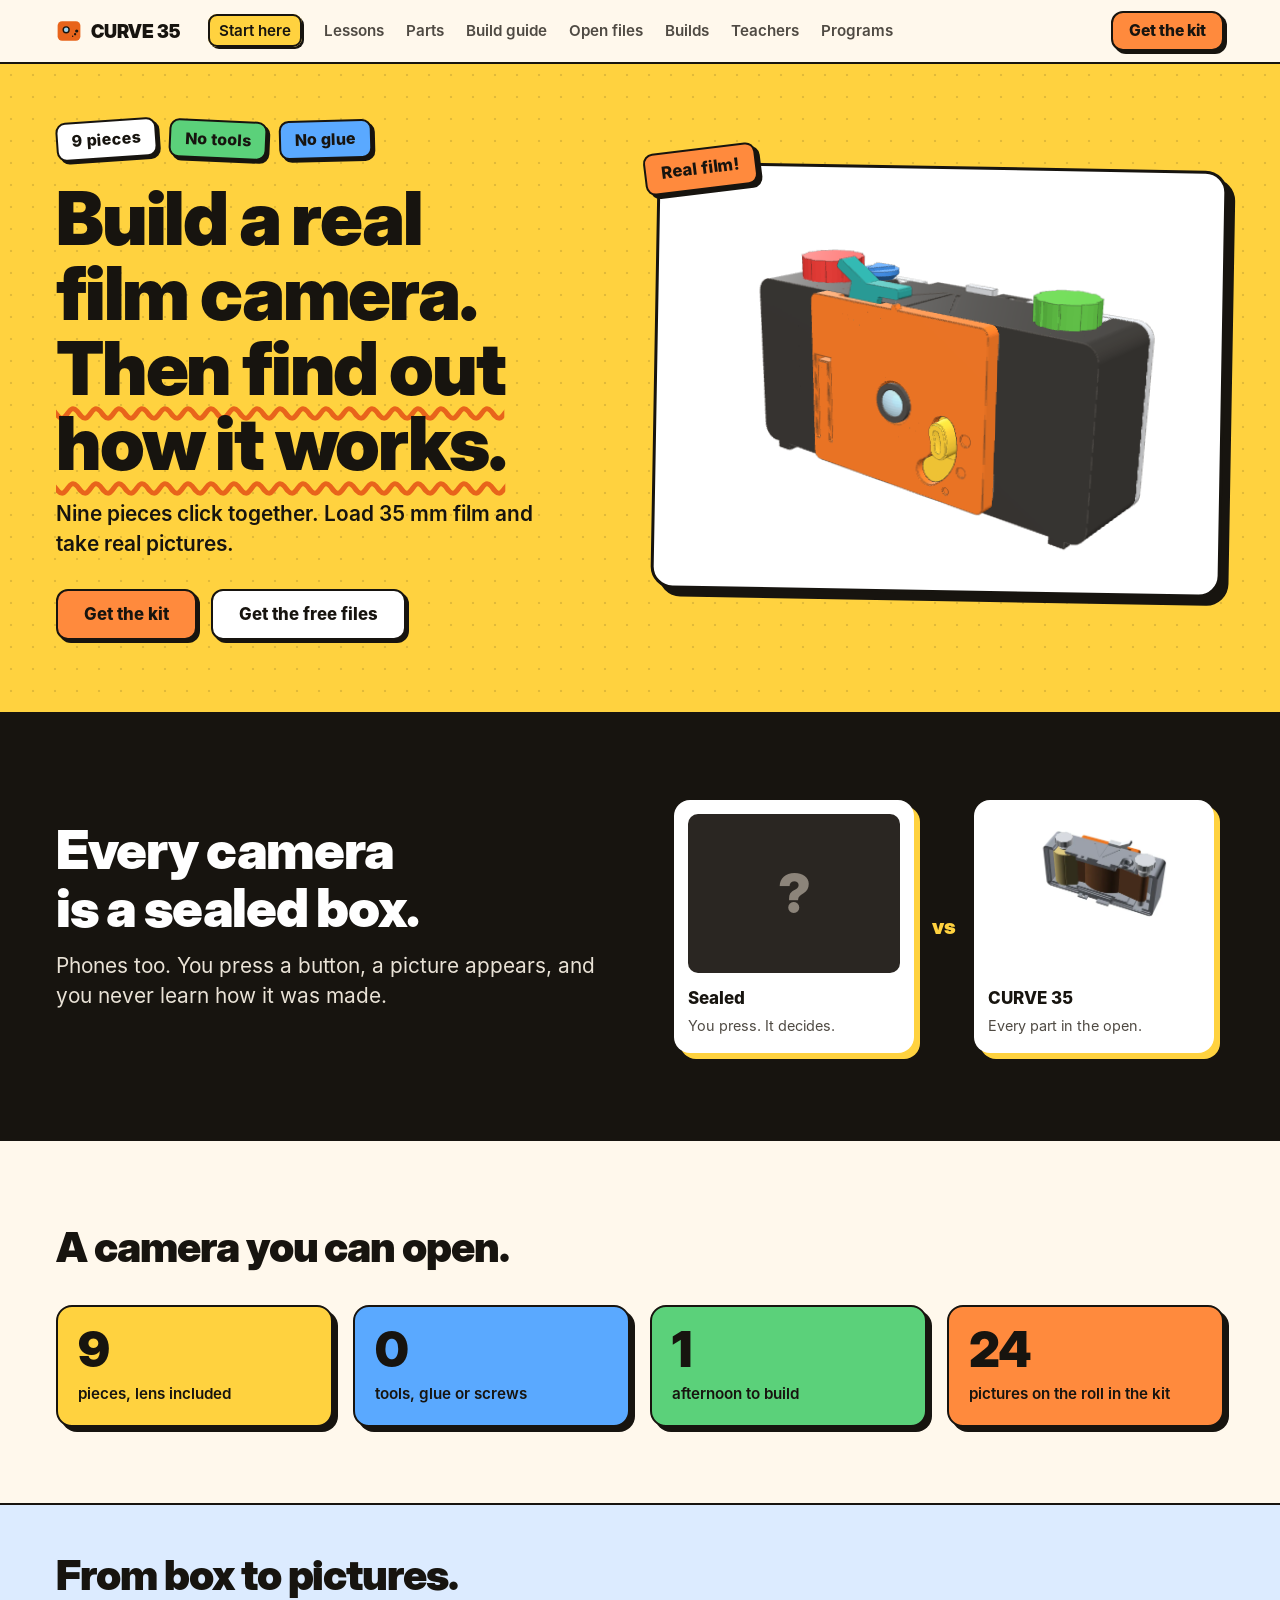
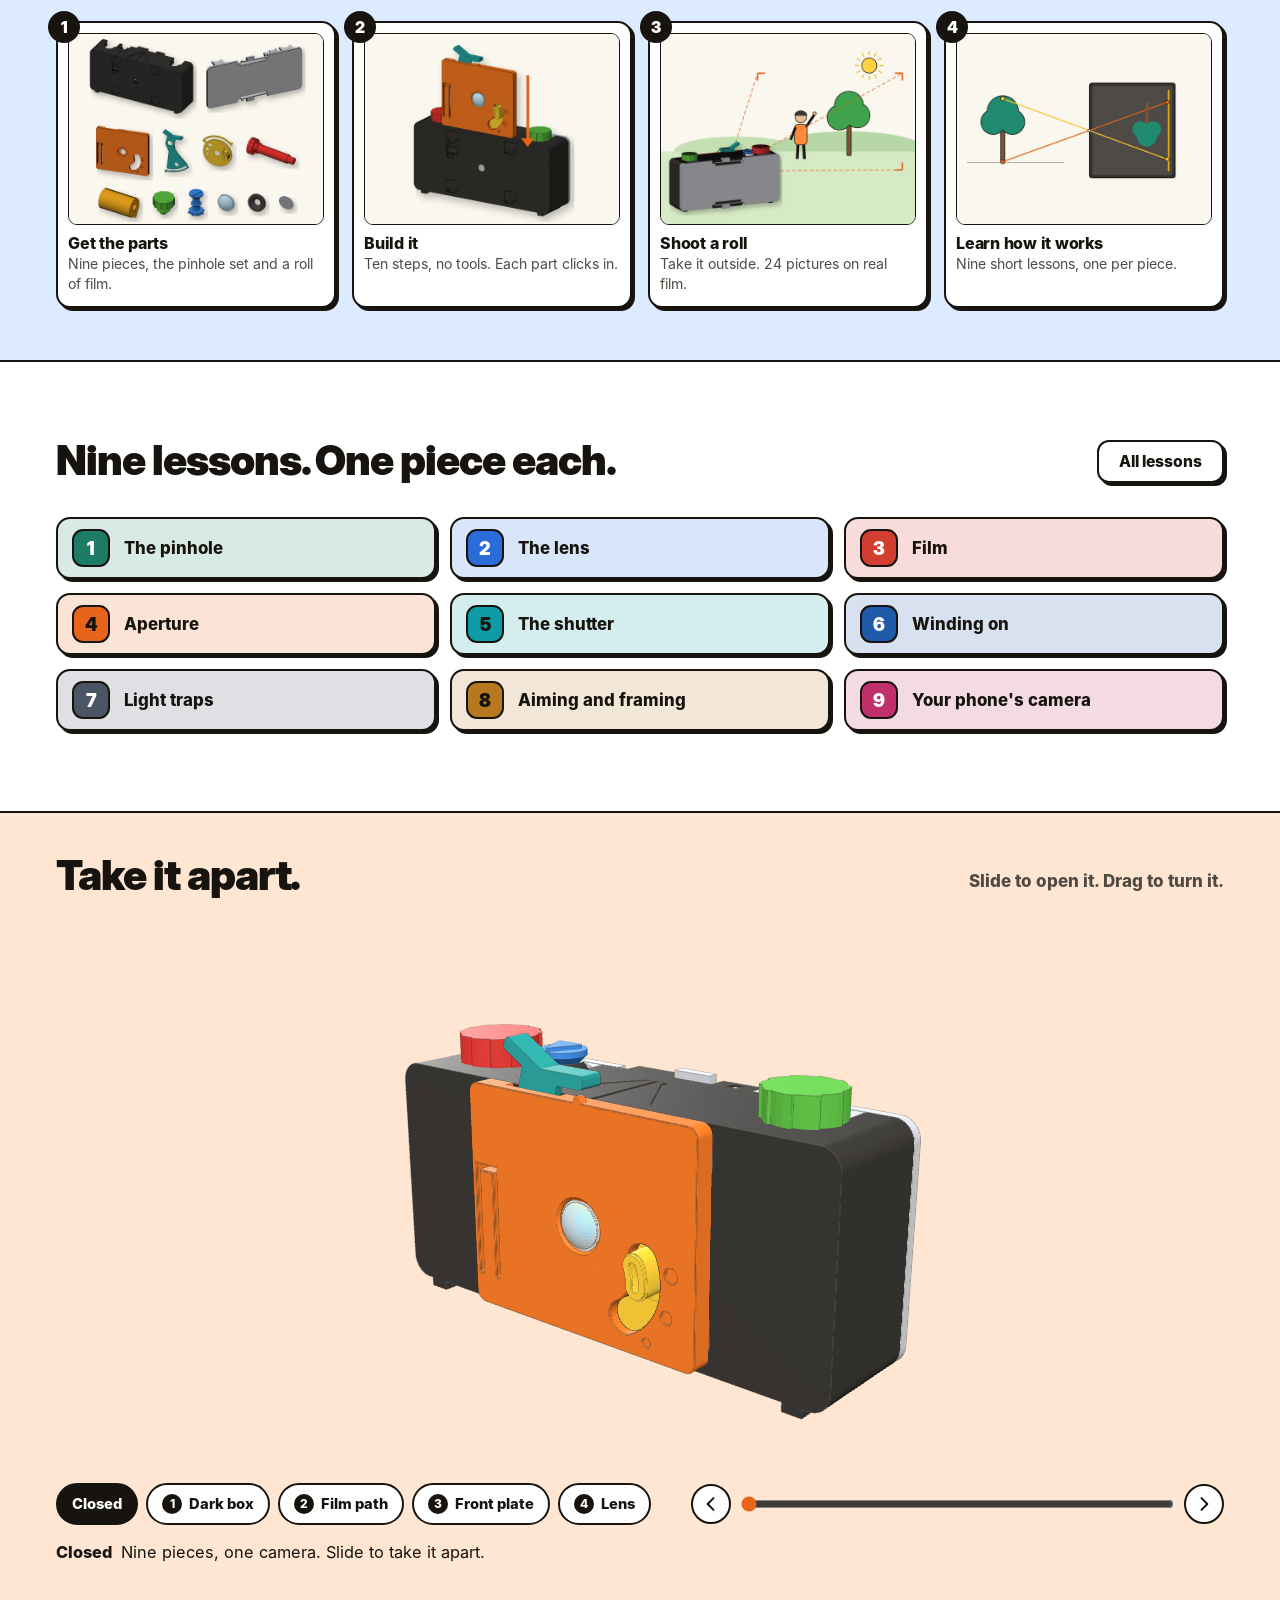
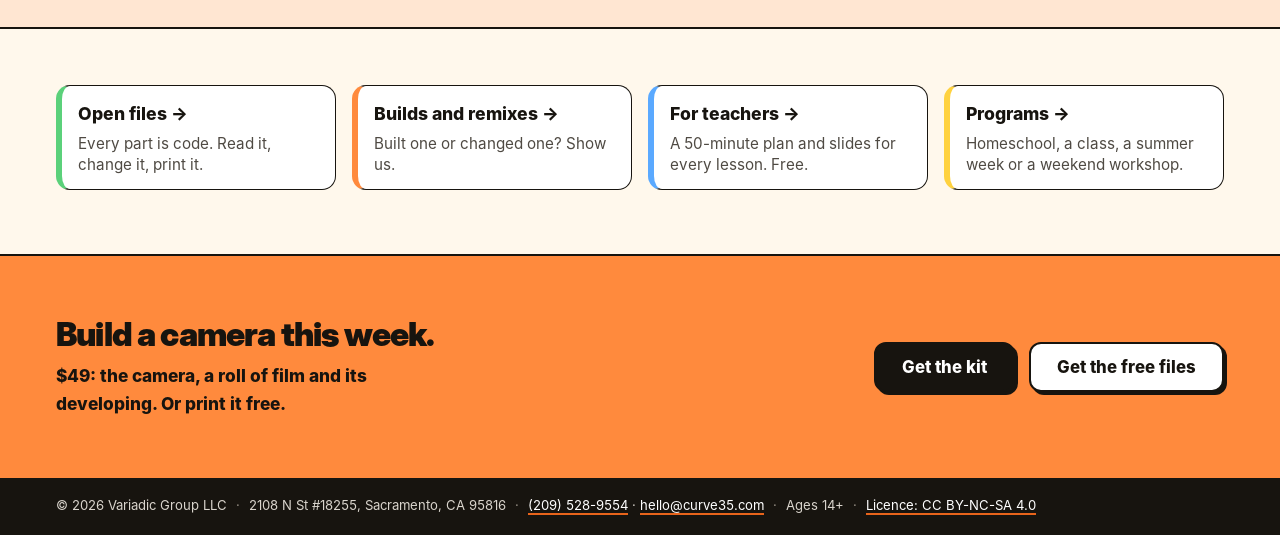
==== commit cf17bd13: "fix(site): calmer pages, playful hero, compact footer, better mobile viewer One call to action at th" ====
--- a/public/index.html
+++ b/public/index.html
@@ -35,7 +35,7 @@
     </div>
   </div>
   <ul class="nav-more" id="nav-more" aria-label="More pages">
-    <li class="narrow-only"><a href="#start" data-nav="start">Start here</a></li>
+    <li class="narrow-only"><a href="#lessons" data-nav="lessons">Lessons</a></li>
     <li><a href="#parts" data-nav="parts">Parts</a></li>
     <li><a href="#build" data-nav="build">Build guide</a></li>
     <li><a href="#open-files" data-nav="opensource">Open files</a></li>
@@ -66,35 +66,7 @@
 
 <footer class="foot">
   <div class="foot-in">
-    <div class="foot-brand">
-      <p class="foot-big">CURVE 35</p>
-      <p>Build a real film camera. Then find out how it works.</p>
-      <p class="foot-badges"><span>Ages 14+</span><span>9 pieces</span><span>Open files</span></p>
-      <p class="foot-co">Variadic Group makes build-it-yourself learning kits. CURVE 35 is the first.</p>
-    </div>
-    <div class="foot-col"><p class="foot-h">Build</p><ul>
-      <li><a href="#start">Start here</a></li>
-      <li><a href="#build">Build guide</a></li>
-      <li><a href="#parts">Parts</a></li>
-      <li><a href="#help">Help</a></li>
-    </ul></div>
-    <div class="foot-col"><p class="foot-h">Learn</p><ul>
-      <li><a href="#lessons">Lessons</a></li>
-      <li><a href="#makers">Maker lessons</a></li>
-      <li><a href="#teachers">For teachers</a></li>
-      <li><a href="#programs">Programs</a></li>
-    </ul></div>
-    <div class="foot-col"><p class="foot-h">Make</p><ul>
-      <li><a href="#store">Get the kit</a></li>
-      <li><a href="#files">Free files</a></li>
-      <li><a href="#open-files">Open files</a></li>
-      <li><a href="#builds">Builds and remixes</a></li>
-      <li><a href="#contact">Contact</a></li>
-    </ul></div>
-  </div>
-  <div class="foot-legal">
-    <p>&copy; 2026 Variadic Group LLC &middot; 2108 N St #18255, Sacramento, CA 95816 &middot; <a href="tel:+12095289554">(209) 528-9554</a> &middot; <a href="mailto:hello@curve35.com">hello@curve35.com</a> &middot; Ages 14+</p>
-    <p>Designs, guides, lessons and films: <a href="https://creativecommons.org/licenses/by-nc-sa/4.0/" rel="license noopener">CC BY-NC-SA 4.0</a>. Site code and tools: open source (MIT). The CURVE 35 name and logos are trademarks. Want to sell kits? Email <a href="mailto:hello@curve35.com">hello@curve35.com</a>. Model ONE-135 v2.16.</p>
+    <p class="foot-l"><span>&copy; 2026 Variadic Group LLC</span><span>2108 N St #18255, Sacramento, CA 95816</span><span><a href="tel:+12095289554">(209) 528-9554</a> &middot; <a href="mailto:hello@curve35.com">hello@curve35.com</a></span><span>Ages 14+</span><span><a href="#licence">Licence: CC BY-NC-SA 4.0</a></span></p>
   </div>
 </footer>
 
--- a/public/css/site.css
+++ b/public/css/site.css
@@ -1290,3 +1290,327 @@
 .ct-list dd { margin: 0; color: var(--ink-2); }
 @media (max-width: 600px) { .ct-list div { grid-template-columns: 1fr; } .contact { padding: 18px 14px; } }
 .kick-mint { color: var(--mint); } .kick-sun { color: var(--sun); }      /* kickers on the dark plates (Open files, For teachers): AA on forest and navy */
+
+/* ===================================================================================================================
+   v2.16: the interactive build guide, the parts table, the glossary, the facts, cross-links, three ways in, wholesale
+   =================================================================================================================== */
+.st-lab { display: block; font: 800 0.74rem/1.2 var(--sans); letter-spacing: 0.06em; text-transform: uppercase; color: var(--ink-2); margin: 0 0 4px; }
+.xchips { list-style: none; padding: 0; margin: 4px 0 0; display: flex; flex-wrap: wrap; gap: 6px; }
+.xchips li { margin: 0; }
+.xchips a { display: inline-block; font: 600 0.84rem/1.2 var(--sans); color: var(--ink); background: #fff; border: 1.5px solid var(--ink); border-radius: 999px; padding: 5px 10px; text-decoration: none; }
+.xchips a:hover { background: var(--sun-soft); }
+.xc-term a { border-style: dashed; }
+.xc-fact a { background: var(--sky-soft); }
+.xc-check a { background: var(--mint-soft); }
+.xc-offer a { background: var(--tang-soft); }
+.xdl { margin: 8px 0 0; }
+.xrow { display: grid; grid-template-columns: 7.5rem 1fr; gap: 6px 12px; padding: 8px 0; border-top: 1px solid var(--rule); }
+.xrow dt { font: 800 0.78rem/1.6 var(--sans); color: var(--ink-2); text-transform: uppercase; letter-spacing: 0.05em; }
+.xrow dd { margin: 0; }
+.xrow .xchips { margin: 0; }
+
+/* related, at the end of a page */
+.related { border-top: 2px solid var(--ink); background: var(--paper-2); padding: 28px 0 36px; margin-top: 48px; }
+.related h2 { font-size: 1.15rem; margin: 0 0 12px; }
+.related ul { list-style: none; padding: 0; margin: 0; display: grid; grid-template-columns: repeat(auto-fill, minmax(15rem, 1fr)); gap: 10px; }
+.related li { margin: 0; }
+.related a { display: block; height: 100%; background: #fff; border: 2px solid var(--ink); border-radius: 12px; padding: 10px 14px; text-decoration: none; color: var(--ink); font-weight: 600; line-height: 1.3; }
+.related a:hover { box-shadow: 3px 3px 0 var(--ink); }
+.rel-k { display: block; font: 800 0.7rem/1.4 var(--sans); letter-spacing: 0.06em; text-transform: uppercase; color: var(--ink-2); }
+.route-lesson .related { margin-top: 0; }
+
+/* glossary words in running text */
+.glw { position: relative; display: inline; }
+a.gl { color: inherit; text-decoration: underline dotted; text-decoration-thickness: 2px; text-underline-offset: 3px; text-decoration-color: var(--orange-ink); }
+a.gl:hover { text-decoration-style: solid; }
+.gl-tip { display: none; position: absolute; left: 0; top: calc(100% + 6px); z-index: 40; width: max-content; max-width: min(19rem, 78vw); background: var(--ink); color: #fff;
+  font: 400 0.86rem/1.4 var(--sans); padding: 9px 12px; border-radius: 8px; box-shadow: 3px 3px 0 var(--orange); text-align: left; white-space: normal; }
+.glw:hover .gl-tip, .gl:focus-visible + .gl-tip, .gl:focus + .gl-tip { display: block; }
+.glw.glw-off .gl-tip { display: none; }
+
+/* the build guide: rail */
+.rail { border: var(--line); border-radius: 16px; background: #fff; padding: 14px 16px 12px; margin: 0 0 22px; box-shadow: 3px 3px 0 var(--ink); }
+.rail-top { display: flex; justify-content: space-between; align-items: baseline; gap: 12px; flex-wrap: wrap; }
+.rail-n { margin: 0; font: 800 0.95rem/1.3 var(--sans); }
+.rail-keys { margin: 0; font-size: 0.82rem; color: var(--ink-2); }
+.rail-secs { display: flex; flex-wrap: wrap; gap: 10px 22px; margin-top: 10px; }
+.rail-h { margin: 0 0 4px; font: 800 0.72rem/1.2 var(--sans); letter-spacing: 0.06em; text-transform: uppercase; color: var(--ink-2); }
+.rail-steps { list-style: none; padding: 0; margin: 0; display: flex; gap: 6px; }
+.rail-steps li { margin: 0; display: flex; flex-direction: column; align-items: center; gap: 3px; }
+.rail-steps a { display: grid; place-items: center; min-width: 34px; height: 34px; padding: 0 6px; border: 2px solid var(--ink); border-radius: 9px; font: 800 0.9rem/1 var(--sans); color: var(--ink); text-decoration: none; background: #fff; }
+.rail-steps a:hover { background: var(--sun-soft); }
+.rail-steps a[aria-current="step"] { background: var(--ink); color: #fff; }
+.rail-steps input { width: 20px; height: 20px; margin: 0; accent-color: #1F7A3F; cursor: pointer; }
+.rail-steps label { position: absolute; }
+
+/* the build guide: one step */
+.stepper { display: grid; grid-template-columns: minmax(0, 1.08fr) minmax(0, 1fr); gap: 28px; align-items: start; scroll-margin-top: 80px; }
+.st-stage-col { position: sticky; top: 84px; }
+.st3 { position: relative; aspect-ratio: 4 / 3; background: var(--paper-3); border: var(--line); border-radius: 18px; overflow: hidden; touch-action: pan-y; cursor: grab; }
+.st3.x3-grab { cursor: grabbing; }
+.st3 .st3-still { position: absolute; inset: 0; width: 100%; height: 100%; object-fit: contain; mix-blend-mode: multiply; transition: opacity 0.3s; }
+.st3.st3-ready .st3-still { opacity: 0; }
+.st3 canvas { position: absolute; inset: 0; width: 100%; height: 100%; display: block; }
+.st3-bar { display: flex; align-items: center; gap: 12px; margin-top: 10px; }
+.st3-cap { flex: 1; margin: 0; font-size: 0.88rem; color: var(--ink-2); text-align: center; }
+.st-text h2 { font-size: clamp(1.6rem, 1.2rem + 1.4vw, 2.3rem); margin: 4px 0 10px; }
+.st-eye { margin: 0; font: 700 0.9rem/1 var(--sans); color: var(--ink-2); display: flex; align-items: center; gap: 10px; }
+.st-eye .tag { margin: 0; }
+.st-do { font-size: 1.15rem; line-height: 1.5; margin: 0 0 14px; }
+.st-ok, .st-mis { border: 2px solid var(--ink); border-radius: 12px; padding: 10px 14px; margin: 0 0 12px; }
+.st-ok { background: var(--mint-soft); }
+.st-mis { background: var(--sun-soft); }
+.st-ok p, .st-mis p { margin: 0; }
+.st-mis p + p { margin-top: 4px; }
+.st-fix { font-weight: 800; }
+.st-sub { font: 800 0.74rem/1.2 var(--sans); letter-spacing: 0.06em; text-transform: uppercase; color: var(--ink-2); margin: 16px 0 6px; }
+.st-parts { list-style: none; padding: 0; margin: 0 0 12px; display: flex; flex-wrap: wrap; gap: 8px; }
+.st-parts li { margin: 0; }
+.st-parts a { display: inline-flex; align-items: center; gap: 8px; border: 2px solid var(--ink); border-radius: 999px; padding: 3px 12px 3px 4px; background: #fff; color: var(--ink); text-decoration: none; font: 600 0.9rem/1 var(--sans); }
+.st-parts a:hover { background: var(--sun-soft); }
+.st-parts img { width: 40px; height: 30px; object-fit: contain; mix-blend-mode: multiply; }
+.st-none { font-size: 0.92rem; color: var(--ink-2); margin: 0 0 12px; }
+.st-les, .st-words { margin: 12px 0; }
+.st-les a { font-weight: 700; }
+.st-done { display: flex; align-items: center; gap: 10px; margin: 16px 0; font-weight: 700; }
+.st-done input { width: 22px; height: 22px; accent-color: #1F7A3F; margin: 0; }
+.st-pn { display: flex; justify-content: space-between; gap: 10px; flex-wrap: wrap; margin: 8px 0 18px; }
+.st-media { border-top: 1px solid var(--rule); padding-top: 14px; }
+.st-film { margin: 0 0 10px; }
+.st-film video { width: 100%; height: auto; aspect-ratio: 4 / 3; background: #1d2228; border-radius: 12px; }
+.st-media-row { display: flex; flex-wrap: wrap; gap: 10px; }
+.st-narr audio { width: 100%; margin: 6px 0; }
+.st-narr p { font-size: 0.95rem; color: var(--ink-2); }
+.st-short { display: flex; gap: 14px; align-items: center; margin-top: 10px; }
+.st-short .qr { width: 104px; height: 104px; flex: none; border: 2px solid var(--ink); border-radius: 8px; }
+.st-short p { margin: 0; display: flex; flex-direction: column; gap: 2px; }
+.st-short a { font-weight: 800; }
+.st-vlinks { display: flex; flex-wrap: wrap; gap: 10px; font-size: 0.9rem; }
+
+/* the build guide: the whole film, in a dark band */
+.theatre { background: var(--ink); color: #fff; padding: 40px 0 44px; margin-top: 44px; scroll-margin-top: 70px; }
+.theatre h2 { color: #fff; margin: 0 0 4px; }
+.th-head p { color: #E9E4DA; margin: 0 0 18px; }
+.th-grid { display: grid; grid-template-columns: minmax(0, 2fr) minmax(0, 1fr); gap: 24px; align-items: start; }
+.th-film { margin: 0; }
+.th-film video { width: 100%; aspect-ratio: 16 / 9; background: #000; border-radius: 12px; display: block; }
+.th-chap { columns: 1; max-height: 28rem; overflow-y: auto; margin: 0; padding-right: 6px; }
+.th-chap button { color: #fff; }
+.th-chap .tm { color: #CFC8BC; }
+.th-chap button[aria-current="true"] { color: var(--sun); }
+.theatre :focus-visible { outline-color: #fff; box-shadow: 0 0 0 6px var(--ink); }
+
+/* which steps need which parts */
+.deps { margin: 44px 0 30px; }
+.deps-t { font-size: 0.82rem; }
+.deps-t th, .deps-t td { padding: 6px 4px; text-align: center; border-bottom: 1px solid var(--rule); }
+.deps-t th[scope="row"] { text-align: left; white-space: nowrap; padding-right: 10px; }
+.deps-t thead th { font: 800 0.72rem/1 var(--sans); }
+.deps-t thead a { color: var(--ink); text-decoration: none; }
+.deps-t thead a:hover { text-decoration: underline; }
+.deps-t th[scope="row"] a { color: var(--ink); text-decoration: none; font-weight: 600; display: inline-flex; align-items: center; gap: 6px; }
+.dot-f, .dot-u { display: inline-block; width: 12px; height: 12px; border-radius: 50%; vertical-align: middle; }
+.dot-f { background: var(--ink); }
+.dot-u { border: 2px solid var(--ink-2); }
+.sw { display: inline-block; width: 14px; height: 14px; border-radius: 4px; border: 1.5px solid var(--ink); vertical-align: -2px; margin-right: 6px; }
+.deps-t .sw { margin-right: 0; }
+.dsec-filmin, .dsec-filmout { background: var(--sky-soft); }
+.dsec-photos { background: var(--mint-soft); }
+.dsec-thehole { background: var(--paper-2); }
+
+/* parts: the table and the small parts, each card's links */
+.pt-more { margin: 10px 0 0; font-size: 0.9rem; }
+.pt-more summary { font-size: 0.86rem; }
+.ptable { margin: 40px 0 24px; scroll-margin-top: 80px; }
+table.sortable th button { background: none; border: 0; padding: 0; font: inherit; font-weight: 800; color: var(--ink); cursor: pointer; display: inline-flex; gap: 6px; align-items: center; text-align: left; }
+table.sortable th button:hover { text-decoration: underline; }
+.sort-i::after { content: "\2195"; color: var(--ink-2); font-weight: 400; }
+th[aria-sort="ascending"] .sort-i::after { content: "\2191"; color: var(--ink); }
+th[aria-sort="descending"] .sort-i::after { content: "\2193"; color: var(--ink); }
+table .num { text-align: right; font-variant-numeric: tabular-nums; white-space: nowrap; padding-right: 18px; }
+table.sortable thead th:nth-child(4), table.sortable thead th:nth-child(5) { text-align: right; padding-right: 18px; }
+table.sortable td a, table.sortable th a { font-weight: 600; }
+.mparts { margin: 36px 0 0; }
+.mp-list { list-style: none; padding: 0; margin: 0; display: grid; grid-template-columns: repeat(auto-fill, minmax(16rem, 1fr)); gap: 14px; }
+.mp-list li { background: #fff; border: 2px solid var(--ink); border-radius: 14px; padding: 14px 16px; margin: 0; }
+.mp-list h3 { margin: 0 0 4px; font-size: 1.05rem; }
+.mp-k { font: 600 0.78rem/1 var(--sans); color: var(--ink-2); }
+.mp-list p { margin: 0; font-size: 0.92rem; }
+.parts-after { margin-top: 28px; }
+.here { outline: 3px solid var(--orange); outline-offset: 4px; }
+
+/* glossary and facts */
+.az { list-style: none; padding: 0; margin: 0 0 26px; display: flex; flex-wrap: wrap; gap: 6px 14px; font-weight: 600; }
+.az li { margin: 0; }
+.terms { list-style: none; padding: 0; margin: 0; display: grid; grid-template-columns: repeat(2, minmax(0, 1fr)); gap: 16px; }
+.term { background: #fff; border: 2px solid var(--ink); border-radius: 14px; padding: 16px 18px; margin: 0; scroll-margin-top: 90px; }
+.term h2 { font-size: 1.3rem; margin: 0 0 6px; }
+.t-says { font: 600 0.85rem/1 var(--sans); color: var(--ink-2); }
+.term > p { margin: 0 0 4px; }
+.checks { list-style: none; padding: 0; margin: 0 0 36px; display: grid; grid-template-columns: repeat(2, minmax(0, 1fr)); gap: 14px; }
+.checks > li { background: #fff; border: 2px solid var(--ink); border-radius: 14px; padding: 14px 18px; margin: 0; scroll-margin-top: 90px; }
+.checks h3 { margin: 0 0 2px; font-size: 1.15rem; }
+.ck-q { margin: 0 0 6px; color: var(--ink-2); font-style: italic; }
+.ck-h { margin: 0 0 6px; font-weight: 800; }
+.checks p { margin: 0 0 6px; font-size: 0.95rem; }
+.factlist { list-style: none; padding: 0; margin: 0; display: grid; grid-template-columns: repeat(2, minmax(0, 1fr)); gap: 12px; }
+.factlist > li { border: 2px solid var(--ink); border-radius: 12px; background: #fff; padding: 12px 16px; margin: 0; scroll-margin-top: 90px; }
+.fl-say { font: 900 1.35rem/1.15 var(--display); margin: 0 0 4px; }
+.fl-s { margin: 0 0 6px; }
+.fl-by { margin: 6px 0 0; font-size: 0.92rem; }
+
+/* three ways in, wholesale, the price list */
+.ways { list-style: none; padding: 0; margin: 4px 0 28px; display: grid; grid-template-columns: repeat(3, minmax(0, 1fr)); gap: 14px; }
+.way { margin: 0; background: #fff; border: var(--line); border-radius: 16px; padding: 16px 18px; box-shadow: 3px 3px 0 var(--ink); display: flex; flex-direction: column; }
+.way-h { font-size: 1.2rem; margin: 0 0 6px; }
+.way p { margin: 0 0 10px; font-size: 0.96rem; }
+.way .way-a { margin-top: auto; margin-bottom: 0; display: flex; flex-wrap: wrap; gap: 8px; }
+.w-free { background: var(--mint-soft); }
+.w-kit { background: var(--sun-soft); }
+.w-whole { background: var(--sky-soft); }
+.whole { margin: 44px 0 10px; scroll-margin-top: 80px; border: var(--line); border-radius: 18px; background: #fff; padding: 22px 24px; }
+.whole h2 { margin-top: 0; }
+.wh-terms { display: grid; grid-template-columns: repeat(4, minmax(0, 1fr)); gap: 12px; margin: 0 0 18px; }
+.wh-terms div { border-top: 2px solid var(--ink); padding-top: 8px; }
+.wh-terms dt { font: 800 0.74rem/1.2 var(--sans); letter-spacing: 0.06em; text-transform: uppercase; color: var(--ink-2); }
+.wh-terms dd { margin: 4px 0 0; font-weight: 600; }
+.wh-sets caption { text-align: left; font-weight: 800; padding-bottom: 6px; }
+.wh-sets .xchips { margin: 0; }
+.pg-offers { margin: 4px 0 10px; }
+.plist { margin: 40px 0 10px; }
+.plist .xchips { margin-top: 6px; }
+.plist td .btn { white-space: nowrap; }
+.m3-line { margin: 18px 0 0; font-weight: 600; }
+.lconn { border: 2px solid var(--ink); border-radius: 14px; background: #fff; padding: 16px 20px; margin: 0 0 22px; }
+.lconn h2 { font-size: 1.1rem; margin: 0 0 4px; }
+tr.here, li.here { outline-offset: 2px; }
+
+@media (max-width: 1080px) {
+  .th-grid { grid-template-columns: minmax(0, 1fr); }
+  .th-chap { columns: 2; max-height: none; }
+}
+@media (max-width: 860px) {
+  .stepper { grid-template-columns: minmax(0, 1fr); gap: 18px; }
+  .st-stage-col { position: static; }
+  .ways, .terms, .checks, .factlist { grid-template-columns: minmax(0, 1fr); }
+  .wh-terms { grid-template-columns: repeat(2, minmax(0, 1fr)); }
+}
+@media (max-width: 600px) {
+  .rail { padding: 12px; }
+  .rail-steps { flex-wrap: wrap; }
+  .xrow { grid-template-columns: minmax(0, 1fr); gap: 2px; }
+  .th-chap { columns: 1; }
+  .st-short .qr { width: 88px; height: 88px; }
+  .whole { padding: 18px 16px; }
+  .deps-t { font-size: 0.76rem; }
+}
+@media (prefers-reduced-motion: reduce) { .st3 .st3-still { transition: none; } }
+@media (max-width: 600px) {
+  .wh-terms { grid-template-columns: minmax(0, 1fr); }
+  .wh-sets thead, .plist thead { position: absolute; width: 1px; height: 1px; overflow: hidden; clip: rect(0 0 0 0); }
+  .wh-sets tr, .plist tr { display: block; border-bottom: 1px solid var(--rule); padding: 10px 0; }
+  .wh-sets th, .wh-sets td, .plist th, .plist td { display: block; border: 0; padding: 2px 0; }
+  .wh-sets th[scope="row"], .plist th[scope="row"] { font-size: 1rem; }
+}
+
+/* ------------------------------------------------------------------ v11: calmer pages, a playful hero again */
+/* hero: up to four rotated stickers, a wavy underline, the 3D camera framed as before */
+.hero-stks { list-style: none; padding: 0; margin: 0 0 22px; display: flex; flex-wrap: wrap; gap: 12px; }
+.hero-stks .stk { margin: 0; font-size: 1rem; padding: 9px 14px 10px; }
+.hero-stks .stk:nth-child(1) { transform: rotate(-4deg); }
+.hero-stks .stk:nth-child(2) { transform: rotate(2.5deg); }
+.hero-stks .stk:nth-child(3) { transform: rotate(-1.5deg); }
+.hero .hl { background: none; text-decoration: underline wavy var(--orange); text-decoration-thickness: 0.07em; text-underline-offset: 0.16em; text-decoration-skip-ink: none; }
+.hero-pic .frame { transform: rotate(1deg); }
+.hero-stk { z-index: 3; pointer-events: none; top: -18px; left: -10px; }
+.hero-stk .stk { font-size: 1.05rem; padding: 10px 15px 11px; transform: rotate(-7deg); box-shadow: 4px 4px 0 var(--ink); }
+
+/* from box to pictures: a slim four-up row */
+.plan { padding: 48px 0 52px; }
+.plan h2 { margin-bottom: 0; }
+.steps4 { margin: 22px 0 0; gap: 16px; grid-template-columns: repeat(4, minmax(0, 1fr)); }
+.steps4 li { padding: 10px 10px 12px; border-width: 2px; border-radius: 14px; box-shadow: 3px 3px 0 var(--ink); }
+.steps4 img { aspect-ratio: 16 / 10; border-width: 1.5px; border-radius: 9px; margin: 0 0 10px; }
+.steps4 h3 { font-size: 1rem; margin: 0 0 2px; }
+.steps4 p { font-size: 0.88rem; }
+.steps4 .s-n { width: 32px; height: 32px; font-size: 1rem; top: -12px; left: -10px; }
+
+/* the end of home: the four links quieter, then the one orange band */
+.home .more3 { padding: 56px 0 64px; }
+.m3 { grid-template-columns: repeat(4, minmax(0, 1fr)); }
+.m3 a { border-width: 1.5px; border-left-width: 6px; padding: 14px 16px; }
+
+/* the footer: one or two short lines */
+.foot { padding: 18px 0 20px; font-size: 0.82rem; }
+.foot-in { display: block; }
+.foot-l { margin: 0 !important; display: flex; flex-wrap: wrap; gap: 4px 0; line-height: 1.5; }
+.foot-l span + span::before { content: "\00B7"; margin: 0 9px; color: #9C958A; }
+.lic-note { margin: 16px 0 0; font-size: 0.92rem; color: var(--ink-2); max-width: 46rem; }
+
+/* the top bar: "Start here" never wraps */
+.nav a, .top-cta { white-space: nowrap; }
+.nav a.nav-start { padding: 5px 9px; }
+
+@media (max-width: 1080px) {
+  .steps4 { grid-template-columns: repeat(4, minmax(0, 1fr)); }
+  .m3 { grid-template-columns: repeat(2, minmax(0, 1fr)); }
+}
+@media (max-width: 860px) {
+  .steps4 { grid-template-columns: repeat(2, minmax(0, 1fr)); gap: 18px 14px; }
+  .hero-pic { margin-top: 6px; }
+}
+@media (max-width: 600px) {
+  .hero-stks { gap: 10px; margin-bottom: 18px; }
+  .hero-stks .stk { font-size: 0.9rem; padding: 7px 11px 8px; }
+  .hero-stk { top: -14px; left: -4px; }
+  .hero-stk .stk { font-size: 0.92rem; padding: 8px 12px 9px; }
+  .plan { padding: 36px 0 40px; }
+  .steps4 { grid-template-columns: repeat(2, minmax(0, 1fr)); gap: 16px 12px; margin-top: 18px; }
+  .steps4 li { padding: 8px 8px 10px; }
+  .steps4 h3 { font-size: 0.95rem; }
+  .steps4 p { font-size: 0.82rem; }
+  .home .more3 { padding: 40px 0 44px; }
+  .m3 { grid-template-columns: minmax(0, 1fr); gap: 8px; }
+  .m3 a { padding: 10px 14px; }
+  .m3 span { font-size: 0.88rem; }
+  .foot { padding: 16px 0 18px; font-size: 0.8rem; }
+  .foot-l { display: block; }
+  .foot-l span { display: block; }
+  .foot-l span + span::before { content: none; }
+  /* the camera viewer on a phone: full-width stage, then big controls below it */
+  .x3 { padding: 28px 0 22px; }
+  .x3-head { display: block; }
+  .x3-how { margin: 4px 0 0; font-size: 0.95rem; }
+  .x3-stage { height: auto; aspect-ratio: 1 / 1; max-height: 70vh; margin: 10px 0 4px; touch-action: pan-y; }
+  .x3-bar { display: flex; flex-direction: column; align-items: stretch; gap: 14px; }
+  .x3-range { -webkit-appearance: none; appearance: none; background: transparent; }
+  .x3-range::-webkit-slider-runnable-track { height: 10px; border-radius: 99px; background: var(--ink); }
+  .x3-range::-moz-range-track { height: 10px; border-radius: 99px; background: var(--ink); }
+  .x3-range::-webkit-slider-thumb { -webkit-appearance: none; width: 36px; height: 36px; margin-top: -13px; border-radius: 50%; background: var(--orange); border: 3px solid var(--ink); }
+  .x3-range::-moz-range-thumb { width: 30px; height: 30px; border-radius: 50%; background: var(--orange); border: 3px solid var(--ink); }
+  .x3-slide { order: 1; gap: 12px; }
+  .x3-turn { width: 52px; height: 52px; }
+  .x3-turn svg { width: 24px; height: 24px; }
+  .x3-range { height: 52px; }
+  .x3-steps { order: 2; display: grid; grid-template-columns: repeat(2, minmax(0, 1fr)); gap: 8px; }
+  .x3-go { justify-content: center; min-height: 48px; padding: 10px 8px; font-size: 0.95rem; border-radius: 12px; }
+  .x3-go:first-child { grid-column: 1 / -1; }
+  .x3-caps { order: 3; min-height: 4.4em; }
+}
+@media (max-width: 420px) {
+  .nav li:first-child { display: list-item; }
+  .nav li:nth-child(2) { display: none; }
+  .nav a.nav-start { padding: 5px 8px; font-size: 0.86rem; }
+  .top-in { gap: 6px; }
+  .brand { gap: 6px; }
+}
+@media (max-width: 350px) { .brand span { position: absolute; width: 1px; height: 1px; overflow: hidden; clip: rect(0 0 0 0); } }
+.steps4 img { aspect-ratio: 4 / 3; }
+@media (min-width: 1081px) { .x3-bar { grid-template-columns: auto minmax(0, 1fr); } .x3-steps { flex-wrap: nowrap; } }
+/* part facts: one quiet line, not three boxes */
+.pt-stats { flex-wrap: wrap; gap: 2px 0; }
+.pt-stats div, .pts.full .pt .pt-stats div { flex: 0 0 auto; border: 0; background: none; padding: 0; display: flex; gap: 4px; align-items: baseline; }
+.pt-stats div + div::before { content: "\00B7"; margin: 0 8px; color: var(--ink-2); }
+.pt-stats dt { font: 600 0.8rem/1.3 var(--sans); letter-spacing: 0; text-transform: none; }
+.pt-stats dd { font: 700 0.84rem/1.3 var(--sans); }
+@media (max-width: 600px) { .pt-stats { flex-direction: column; } .pt-stats div { flex: 0 0 auto; padding: 0; } .pt-stats div + div::before { content: none; } }
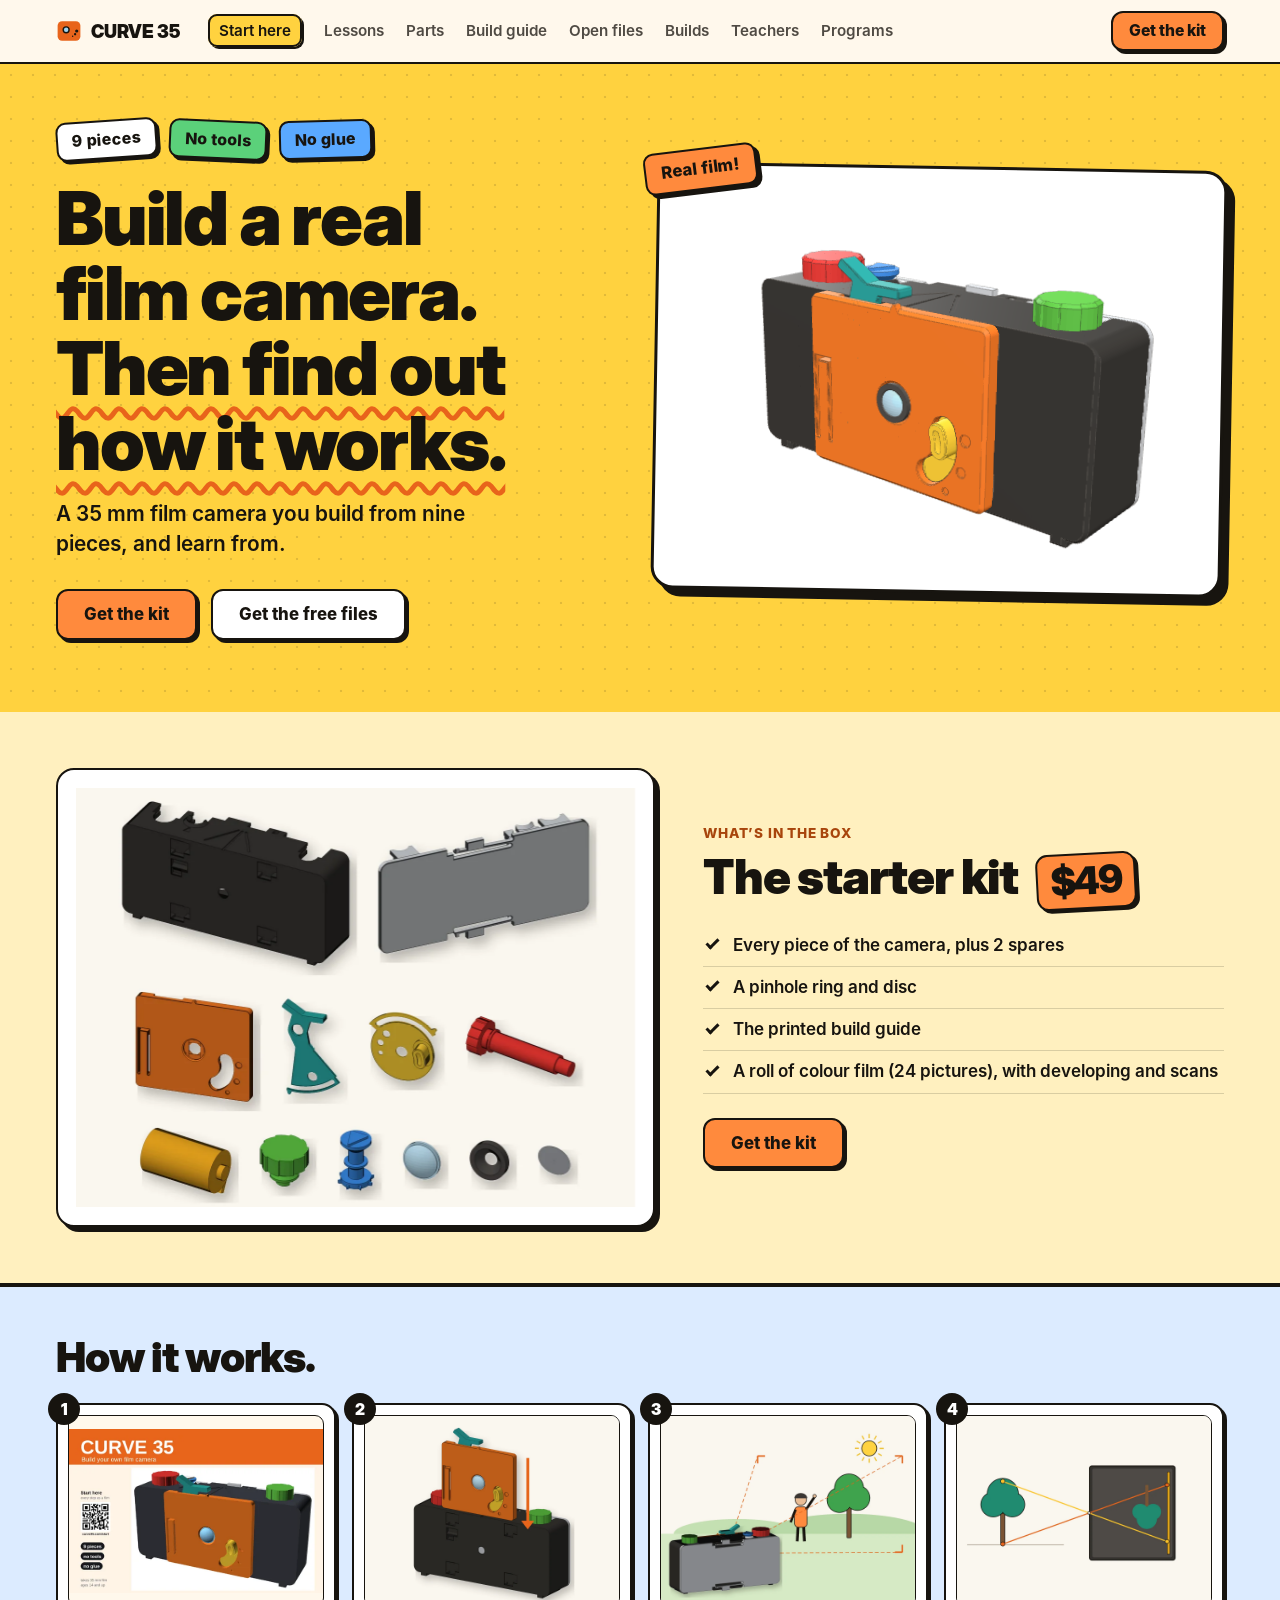
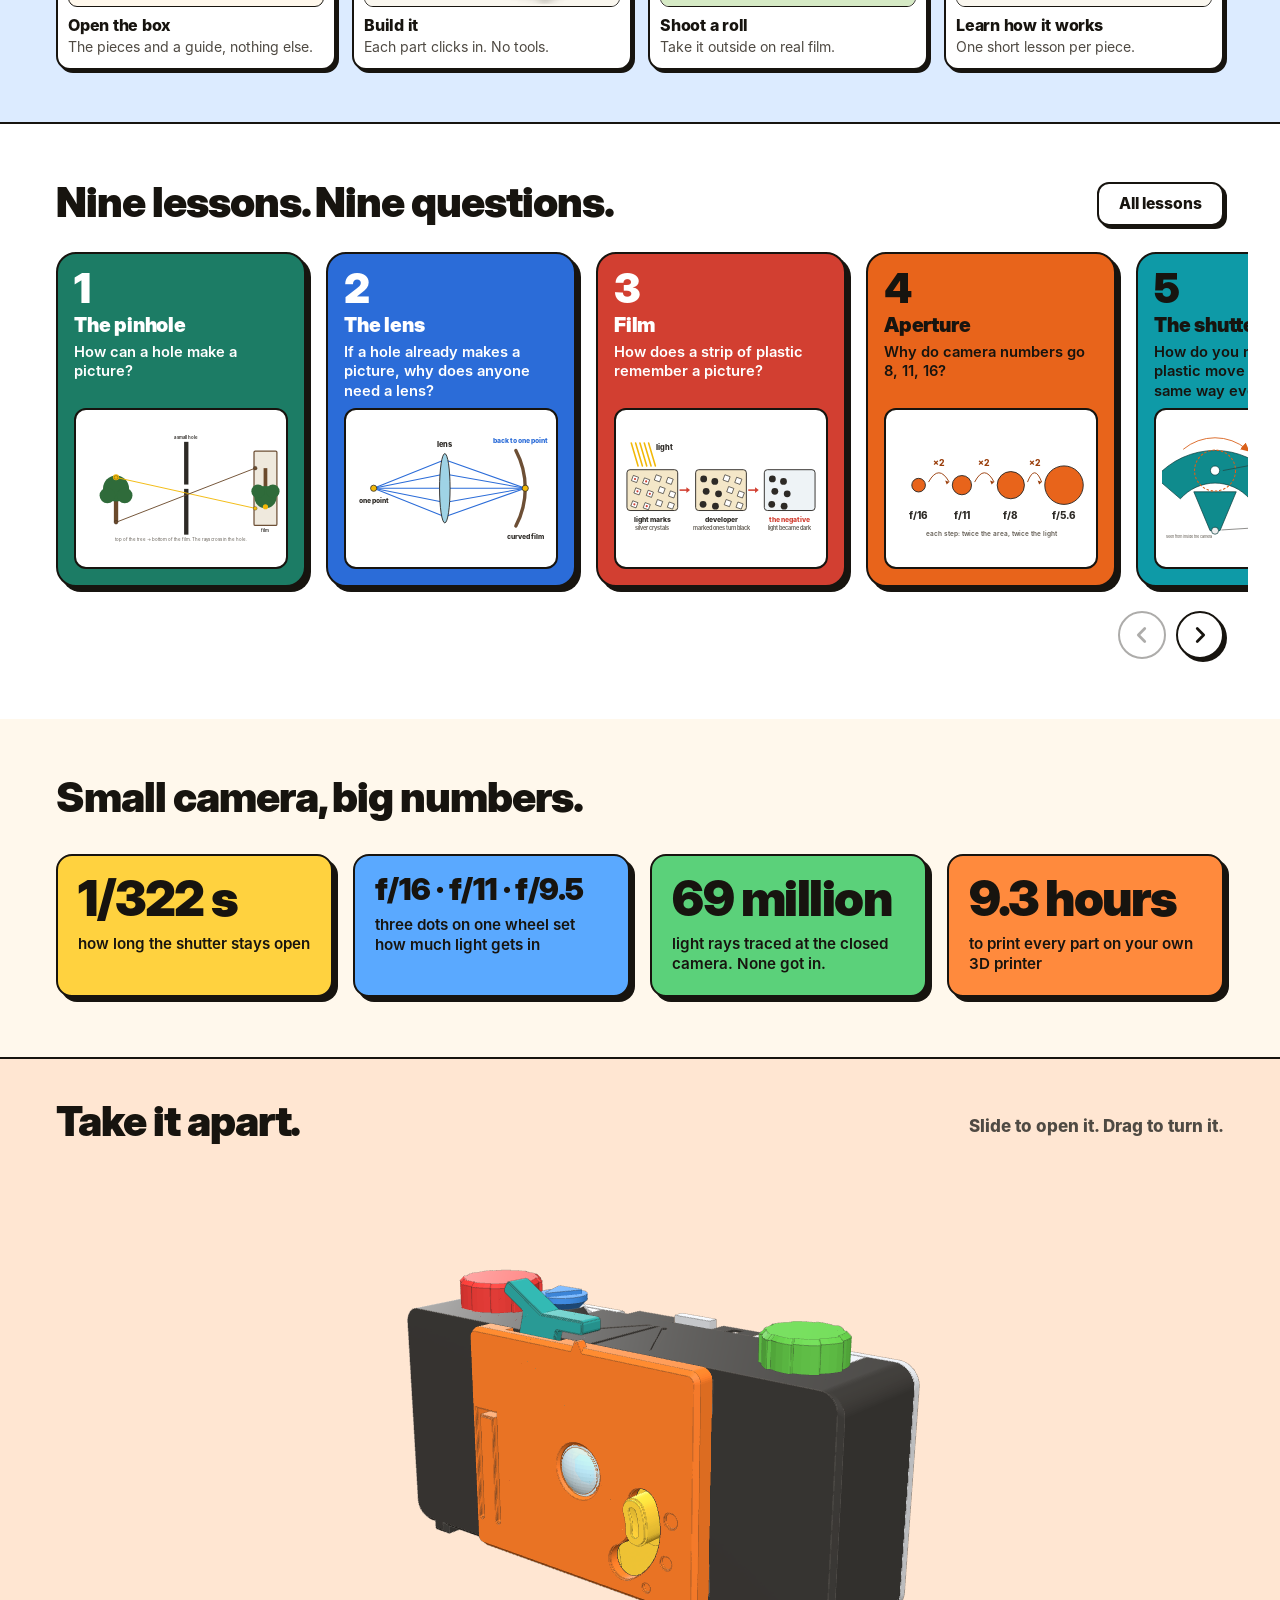
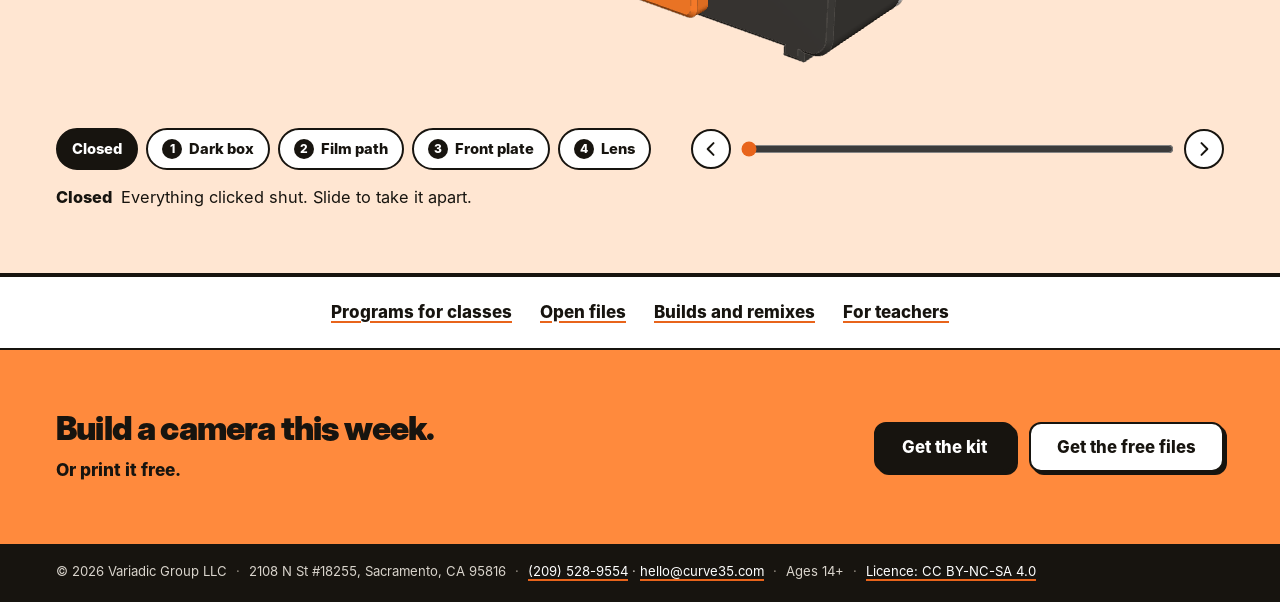
==== commit 34053172: "fix(site): phones no longer scroll sideways; a calmer phone home page On a phone the home page was 2" ====
--- a/public/index.html
+++ b/public/index.html
@@ -35,9 +35,11 @@
     </div>
   </div>
   <ul class="nav-more" id="nav-more" aria-label="More pages">
+    <li class="phone-only"><a href="#start" data-nav="start">Start here</a></li>
     <li class="narrow-only"><a href="#lessons" data-nav="lessons">Lessons</a></li>
     <li><a href="#parts" data-nav="parts">Parts</a></li>
     <li><a href="#build" data-nav="build">Build guide</a></li>
+    <li><a href="#build-film" data-nav="build-film">Watch the build</a></li>
     <li><a href="#open-files" data-nav="opensource">Open files</a></li>
     <li><a href="#files" data-nav="files">Files</a></li>
     <li><a href="#builds" data-nav="builds">Builds</a></li>
--- a/public/css/site.css
+++ b/public/css/site.css
@@ -1614,3 +1614,196 @@
 .pt-stats dt { font: 600 0.8rem/1.3 var(--sans); letter-spacing: 0; text-transform: none; }
 .pt-stats dd { font: 700 0.84rem/1.3 var(--sans); }
 @media (max-width: 600px) { .pt-stats { flex-direction: column; } .pt-stats div { flex: 0 0 auto; padding: 0; } .pt-stats div + div::before { content: none; } }
+
+/* ================================================================ home v11: owners' bar, what's in the box, the lesson carousel, four facts */
+.owners { background: #fff; border-bottom: var(--line); padding: 16px 0; }
+.owners-in { display: flex; align-items: center; gap: 12px 24px; flex-wrap: wrap; }
+.owners h2 { margin: 0; font-size: 1.05rem; white-space: nowrap; }
+.owners ul { list-style: none; padding: 0; margin: 0; display: flex; flex-wrap: wrap; gap: 10px; flex: 1 1 auto; }
+.owners li { margin: 0; flex: 1 1 auto; }
+.owners a { display: flex; align-items: center; justify-content: center; gap: 10px; min-height: 52px; padding: 8px 16px; border: 2px solid var(--ink); border-radius: 14px; background: var(--cream); color: var(--ink); font-weight: 800; text-decoration: none; white-space: nowrap; box-shadow: 3px 3px 0 var(--ink); }
+.owners a:hover { background: var(--sun-soft); }
+.owners a:active { transform: translate(2px, 2px); box-shadow: 1px 1px 0 var(--ink); }
+.ow-i { width: 28px; height: 28px; flex: 0 0 auto; border-radius: 50%; border: 2px solid var(--ink); display: inline-flex; align-items: center; justify-content: center; font: 900 0.85rem/1 var(--display); }
+.ow-y { background: var(--sun); } .ow-g { background: var(--mint); } .ow-o { background: var(--tang); } .ow-b { background: var(--sky); } .ow-w { background: #fff; }
+
+.kitbox { background: var(--sun-soft); border-bottom: var(--line); padding: 56px 0; }
+.kitbox-in { display: grid; grid-template-columns: minmax(0, 1.15fr) minmax(0, 1fr); gap: 48px; align-items: center; }
+.kb-pic { background: #fff; border: var(--line); border-radius: 18px; box-shadow: var(--sh); overflow: hidden; }
+.kb-pic img { display: block; width: 100%; height: auto; }
+.kb-k { font: 800 0.85rem/1 var(--sans); letter-spacing: 0.06em; text-transform: uppercase; margin: 0 0 10px; color: var(--orange-ink); }
+.kitbox h2 { margin: 0 0 16px; font-size: clamp(2rem, 1.4rem + 2vw, 3rem); display: flex; flex-wrap: wrap; align-items: baseline; gap: 4px 18px; }
+.kb-price { background: var(--tang); border: var(--line); border-radius: 12px; padding: 4px 12px 6px; box-shadow: 3px 3px 0 var(--ink); transform: rotate(-3deg); display: inline-block; font-size: 0.8em; }
+.kb-list { list-style: none; padding: 0; margin: 0 0 24px; font-weight: 600; }
+.kb-list li { position: relative; padding: 7px 0 7px 30px; margin: 0; border-bottom: 1.5px solid rgba(23, 20, 15, 0.16); }
+.kb-list li::before { content: ""; position: absolute; left: 3px; top: 0.85em; width: 13px; height: 7px; border-left: 3px solid var(--ink); border-bottom: 3px solid var(--ink); transform: rotate(-45deg); }
+
+.home .steps4 li:first-child img { object-fit: contain; background: var(--cream); }
+
+/* the lesson carousel: colourful tiles in one swipeable row */
+.lcar { position: relative; }
+.lcar-track { list-style: none; margin: 0 -24px; padding: 6px 24px 18px; display: grid; grid-auto-flow: column; grid-auto-columns: minmax(250px, calc((100% - 48px - 60px) / 4)); gap: 20px; overflow-x: auto; scroll-snap-type: x mandatory; scroll-padding: 0 24px; overscroll-behavior-x: contain; scrollbar-width: thin; }
+.lcar-track:focus-visible { outline-offset: -3px; }
+.lcar-track li { margin: 0; scroll-snap-align: start; display: flex; }
+.ltile { flex: 1; display: flex; flex-direction: column; gap: 6px; background: var(--c); color: var(--on); border: var(--line); border-radius: 20px; box-shadow: var(--sh); padding: 16px 16px 16px; text-decoration: none; transition: transform 0.15s ease, box-shadow 0.15s ease; }
+.ltile:hover { transform: translate(-2px, -3px) rotate(-0.6deg); box-shadow: 7px 8px 0 var(--ink); }
+.lt-n { font: 900 2.6rem/0.9 var(--display); letter-spacing: -0.04em; }
+.lt-t { font: 900 1.25rem/1.15 var(--display); letter-spacing: -0.01em; }
+.lt-q { font-size: 0.92rem; line-height: 1.35; font-weight: 600; min-height: 2.7em; }
+.lt-pic { margin-top: auto; background: #fff; border: 2px solid var(--ink); border-radius: 12px; aspect-ratio: 4 / 3; display: flex; align-items: center; justify-content: center; overflow: hidden; padding: 6px; }
+.lt-pic svg, .lt-pic img { width: 100%; height: 100%; display: block; object-fit: contain; }
+.lcar-nav { display: flex; justify-content: flex-end; gap: 10px; margin-top: 6px; }
+.lcar-b { width: 48px; height: 48px; border-radius: 50%; border: var(--line); background: #fff; color: var(--ink); display: inline-flex; align-items: center; justify-content: center; cursor: pointer; box-shadow: 3px 3px 0 var(--ink); }
+.lcar-b svg { width: 22px; height: 22px; fill: none; stroke: currentColor; stroke-width: 3; stroke-linecap: round; stroke-linejoin: round; }
+.lcar-b:disabled { opacity: 0.35; cursor: default; box-shadow: none; }
+.home .learn { padding: 56px 0 60px; }
+.home .learn-head { margin-bottom: 20px; }
+
+.home .guide { padding: 56px 0 60px; }
+.bns dt.bn-sm { font-size: clamp(1.5rem, 1.1rem + 1vw, 2rem); letter-spacing: -0.02em; }
+
+.strip1 { padding: 22px 0; border-top: var(--line); background: #fff; }
+.strip1 p { margin: 0; display: flex; flex-wrap: wrap; gap: 8px 28px; justify-content: center; font-weight: 700; }
+
+@media (max-width: 860px) {
+  .kitbox-in { grid-template-columns: 1fr; gap: 28px; }
+  .lcar-track { grid-auto-columns: minmax(240px, 72%); }
+}
+@media (max-width: 600px) {
+  .owners { padding: 14px 0; }
+  .owners ul { display: grid; grid-template-columns: 1fr 1fr; gap: 8px; width: 100%; }
+  .owners li:last-child:nth-child(odd) { grid-column: 1 / -1; }
+  .owners a { min-height: 48px; justify-content: flex-start; padding: 8px 12px; }
+  .kitbox { padding: 40px 0; }
+  .lcar-track { margin: 0 -20px; padding: 6px 20px 16px; scroll-padding: 0 20px; grid-auto-columns: 78%; gap: 14px; }
+  .lcar-nav { display: none; }
+  .home .learn-head { align-items: center; }
+  .strip1 p { justify-content: flex-start; gap: 6px 18px; }
+}
+@media (prefers-reduced-motion: reduce) { .ltile, .ltile:hover { transition: none; transform: none; } }
+@media (max-width: 600px) { .bns dt { font-size: 1.9rem; } .bns dt.bn-sm { font-size: 1.3rem; } }
+
+/* ================================================================ store v11: the products first; the rest as compact rows */
+.kcam { margin-top: 26px; display: grid; grid-template-columns: 180px minmax(0, 1fr) auto; gap: 24px; align-items: center; background: #fff; border: var(--line); border-radius: 20px; box-shadow: var(--sh); padding: 16px 24px 16px 16px; scroll-margin-top: 24px; }
+.kcam-pic { background: var(--sky-soft); border-radius: 12px; border: 2px solid var(--ink); }
+.kcam-pic img { display: block; width: 100%; height: auto; aspect-ratio: 4 / 3; object-fit: contain; mix-blend-mode: multiply; }
+.kcam h2 { font-size: clamp(1.5rem, 1.2rem + 1vw, 2rem); margin: 0 0 4px; }
+.kcam p { margin: 0; color: var(--ink-2); }
+.kcam .kc-buy { margin: 0; display: flex; align-items: center; gap: 16px; }
+.kcam .pc-price { font: 900 2rem/1 var(--display); }
+.store .extras { margin-top: 56px; }
+.store .extras h2 { margin: 0 0 14px; font-size: clamp(1.4rem, 1.1rem + 1vw, 1.9rem); }
+.store .extras .ex2 { margin-top: 40px; }
+.srows { list-style: none; padding: 0; margin: 0; border-top: 2px solid var(--ink); }
+.srow { margin: 0; display: grid; grid-template-columns: 72px minmax(0, 1fr) auto; gap: 16px; align-items: center; padding: 10px 0; border-bottom: 1.5px solid var(--rule); scroll-margin-top: 24px; }
+.sr-pic { width: 72px; height: 54px; display: flex; align-items: center; justify-content: center; background: #fff; border: 1.5px solid var(--ink); border-radius: 10px; overflow: hidden; }
+.sr-pic img, .sr-pic svg { width: 100%; height: 100%; object-fit: contain; }
+.sr-t strong { display: block; font-weight: 800; }
+.sr-t span { display: block; font-size: 0.9rem; color: var(--ink-2); line-height: 1.35; }
+.sr-buy { display: flex; align-items: center; gap: 14px; font-weight: 800; }
+.store-more { list-style: none; padding: 0; margin: 48px 0 0; display: flex; flex-wrap: wrap; gap: 10px 32px; font-weight: 700; }
+.store-more li { margin: 0; }
+@media (max-width: 860px) {
+  .kcam { grid-template-columns: 120px minmax(0, 1fr); }
+  .kcam .kc-buy { grid-column: 1 / -1; justify-content: space-between; }
+}
+@media (max-width: 600px) {
+  .kcam { padding: 12px; gap: 12px 14px; grid-template-columns: 96px minmax(0, 1fr); }
+  .srow { grid-template-columns: 56px minmax(0, 1fr); gap: 4px 12px; }
+  .sr-pic { width: 56px; height: 42px; grid-row: span 2; }
+  .sr-buy { grid-column: 2; }
+  .store-more { flex-direction: column; }
+}
+
+/* ================================================================ lessons page v11: colourful tiles, like the home carousel */
+.lessons-page .lcards { gap: 24px; }
+.lessons-page .lc-make { grid-template-columns: repeat(4, minmax(0, 1fr)); }
+.lessons-page .lc { background: var(--c); color: var(--on); border-radius: 20px; box-shadow: var(--sh); padding: 16px 16px 14px; gap: 0; }
+.lessons-page .lc:hover { transform: translate(-2px, -3px) rotate(-0.5deg); box-shadow: 7px 8px 0 var(--ink); }
+.lessons-page .lc-top { margin: 0 0 6px; gap: 12px; }
+.lessons-page .lc-n { min-width: 0; height: auto; padding: 0; border: 0; border-radius: 0; background: none; color: inherit; font: 900 2.6rem/0.9 var(--display); letter-spacing: -0.04em; }
+.lessons-page .lc-k { color: inherit; border: 2px solid currentColor; border-radius: 99px; padding: 4px 9px; font-size: 0.7rem; }
+.lessons-page .lc-seen { color: inherit; }
+.lessons-page .lc h3 { font-size: 1.35rem; margin: 2px 0 4px; }
+.lessons-page .lc h3 a { color: inherit; }
+.lessons-page .lc:hover h3 a { text-decoration-color: currentColor; }
+.lessons-page .lc-q { color: inherit; font-style: normal; font-weight: 600; font-size: 0.95rem; margin: 0 0 12px; }
+.lessons-page .lc-fig { margin: auto 0 0; aspect-ratio: 4 / 3; border-radius: 12px; }
+.lessons-page .lc-fig img { width: 100%; height: 100%; object-fit: contain; }
+.lessons-page .lc-time { margin: 10px 0 0; padding: 0; color: inherit; font-size: 0.82rem; }
+.lessons-page .lc-teach a { color: inherit; }
+.lessons-page .lc-make .lc h3 { font-size: 1.15rem; }
+.lessons-page .lc-make .lc-q { font-size: 0.88rem; }
+@media (max-width: 1080px) { .lessons-page .lc-make { grid-template-columns: repeat(2, minmax(0, 1fr)); } }
+@media (max-width: 600px) {
+  .lessons-page .lcards, .lessons-page .lc-make { grid-template-columns: minmax(0, 1fr); gap: 14px; }
+  .lessons-page .lc { display: grid; grid-template-columns: minmax(0, 1fr) 42%; grid-template-areas: "top fig" "h fig" "q fig" "time time" "teach teach"; gap: 0 12px; padding: 12px 12px 12px 14px; align-content: start; }
+  .lessons-page .lc-top { grid-area: top; } .lessons-page .lc h3 { grid-area: h; font-size: 1.1rem; } .lessons-page .lc-q { grid-area: q; font-size: 0.85rem; margin: 0; }
+  .lessons-page .lc-fig { grid-area: fig; align-self: center; margin: 0; padding: 4px; }
+  .lessons-page .lc-time { grid-area: time; margin-top: 8px; } .lessons-page .lc-teach { grid-area: teach; }
+  .lessons-page .lc-n { font-size: 2rem; }
+}
+@media (prefers-reduced-motion: reduce) { .lessons-page .lc, .lessons-page .lc:hover { transition: none; transform: none; } }
+
+/* ================================================================ v12: phones
+   1. A scroller holds its own hidden labels.  .sr-only is absolutely placed; inside a sideways scroller that is not itself positioned it escaped the scroller
+      and made the whole page 2,000 px wide on a phone (the lesson row on the home page, the tables on the Build guide and Parts pages).
+   2. The home page on a phone is one bold colour (the hero), then cream and white, then the last call: hero > the kit > how it works > lessons > four facts > last call.
+      The camera sits above the buttons.  The take-apart viewer (it is on the Parts page) and the strip of links (they are in the menu) are left out. */
+html { overflow-x: clip; }
+.tablewrap, .lcar-track, .cb-strip, .cb-secs { position: relative; }
+.ltile { position: relative; }
+.phone-only { display: none; }
+@media (max-width: 600px) {
+  .phone-only { display: block; }
+  .mainnav { display: none; }                                   /* the logo, the kit, the menu: Start here is the menu's first line */
+  .top-in { justify-content: space-between; }
+
+  .home .hero { padding: 22px 0 30px; background-size: 20px 20px; }
+  .home .hero-in { display: flex; flex-direction: column; gap: 0; align-items: stretch; }
+  .home .hero-text { display: contents; }
+  .home .hero-stks { order: 1; margin: 0 0 16px; gap: 9px; }
+  .home .hero-stks .stk { background: #fff; font-size: 0.88rem; padding: 7px 11px 8px; box-shadow: 2px 2px 0 var(--ink); }
+  .home .hero h1 { order: 2; font-size: clamp(2.05rem, 9.4vw, 2.6rem); margin-bottom: 12px; }
+  .home .hero .lead { order: 3; margin: 0; font-size: 1.02rem; }
+  .home .hero-pic { order: 4; margin: 26px 0 0; }
+  .home .hero-pic .frame { padding: 10px 12px; }
+  .home .hero .ctas { order: 5; margin: 22px 0 0; flex-direction: column; flex-wrap: nowrap; gap: 4px; }
+  .home .hero .ctas .btn, .home .final-act .btn { width: 100%; justify-content: center; }
+  .home .btn.alt { background: none; border-color: transparent; box-shadow: none; min-height: 44px; padding-top: 8px; padding-bottom: 8px; text-decoration: underline; text-decoration-thickness: 2px; text-underline-offset: 4px; font-size: 1rem; }
+  .home .btn.alt:hover, .home .btn.alt:active { transform: none; background: none; }
+
+  .home .kitbox { background: var(--cream); border-bottom: 0; padding: 34px 0 10px; }
+  .home .kitbox-in { gap: 20px; }
+  .home .kitbox h2 { font-size: 1.85rem; margin-bottom: 10px; }
+  .home .kb-list { margin-bottom: 18px; font-size: 0.98rem; }
+  .home .kb-list li { padding: 6px 0 6px 28px; }
+  .home .kitbox .btn { width: 100%; justify-content: center; }
+
+  .home .plan { background: var(--cream); border: 0; padding: 34px 0 36px; }
+  .home .steps4 { grid-template-columns: minmax(0, 1fr); gap: 10px; margin-top: 18px; }
+  .home .steps4 li { display: grid; grid-template-columns: 88px minmax(0, 1fr); grid-template-rows: auto auto; column-gap: 14px; align-items: center; padding: 8px 12px 8px 8px; box-shadow: 2px 2px 0 var(--ink); }
+  .home .steps4 img { grid-row: 1 / 3; grid-column: 1; width: 88px; aspect-ratio: 4 / 3; margin: 0; border-radius: 8px; }
+  .home .steps4 h3 { grid-column: 2; align-self: end; margin: 0; font-size: 1.02rem; }
+  .home .steps4 p { grid-column: 2; align-self: start; font-size: 0.88rem; }
+  .home .steps4 .s-n { width: 26px; height: 26px; font-size: 0.85rem; top: -8px; left: -8px; }
+
+  .home .learn { padding: 34px 0 26px; border-top: var(--line); }
+  .home .learn-head { margin-bottom: 14px; }
+  .home .learn-head h2 { font-size: 1.6rem; }
+
+  .home .guide { background: var(--cream); border-top: var(--line); padding: 32px 0 36px; }
+  .home .guide h2 { font-size: 1.6rem; }
+  .home .bns { grid-template-columns: minmax(0, 1fr) minmax(0, 1fr); gap: 10px; margin-top: 16px; }
+  .home .bns div { background: #fff; box-shadow: 2px 2px 0 var(--ink); border-width: 2px; border-radius: 12px; padding: 12px 12px 13px; }
+  .home .bns dt { font-size: 1.55rem; }
+  .home .bns dt.bn-sm { font-size: 1.05rem; line-height: 1.25; }
+  .home .bns dd { font-size: 0.84rem; margin-top: 6px; }
+
+  .home .x3, .home .strip1 { display: none; }
+
+  .home .final { padding: 32px 0 34px; }
+  .home .final-in { grid-template-columns: minmax(0, 1fr); gap: 16px; }
+  .home .final-win { display: none; }
+  .home .final-act { flex-direction: column; flex-wrap: nowrap; gap: 4px; }
+}
--- a/public/css/lesson.css
+++ b/public/css/lesson.css
@@ -403,3 +403,6 @@
 }
 @media (prefers-reduced-motion: reduce) { .lp-th-tri { transition: none; } }
 @media print { .lp-theatre { display: none !important; } }
+
+/* v12: a scroller holds its own hidden labels (see site.css, v12): without this an .sr-only inside one made the page scroll sideways on a phone */
+.lp-nums, .lp-tl, .lp-deck-stage { position: relative; }
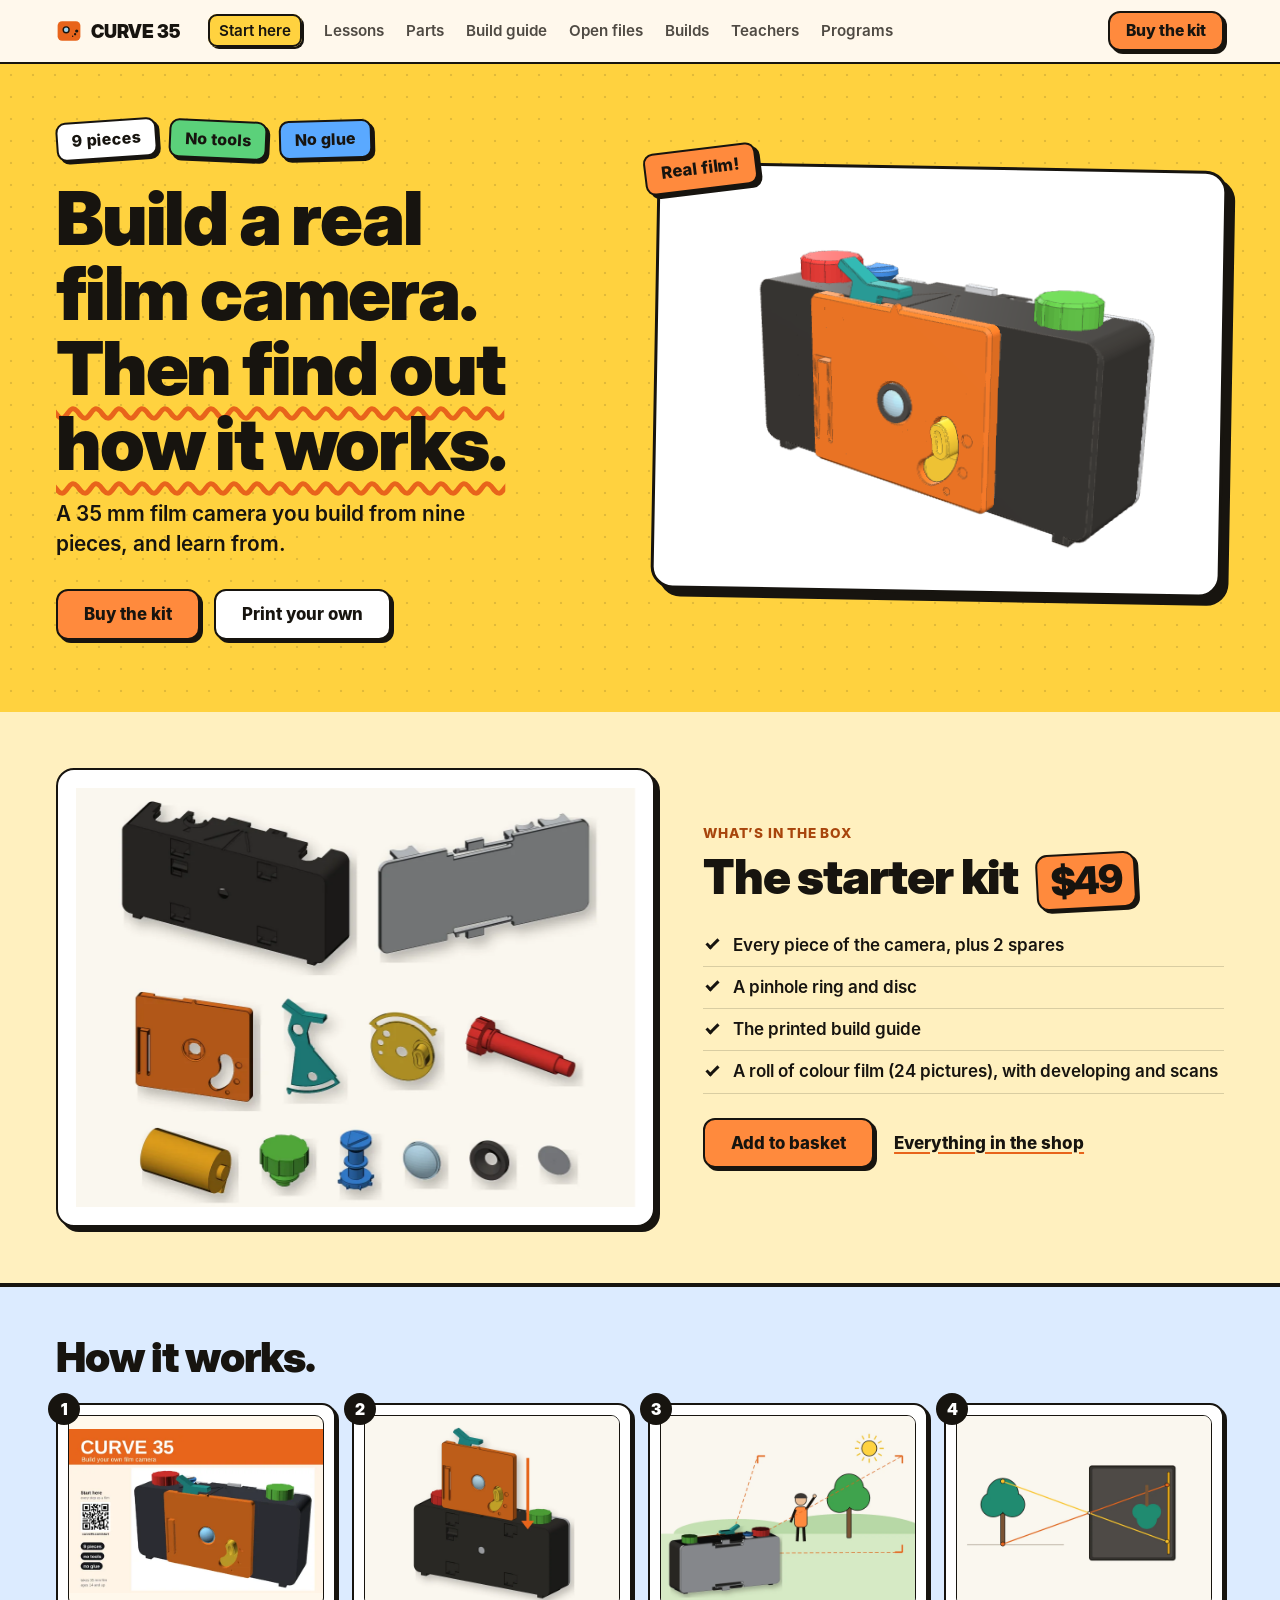
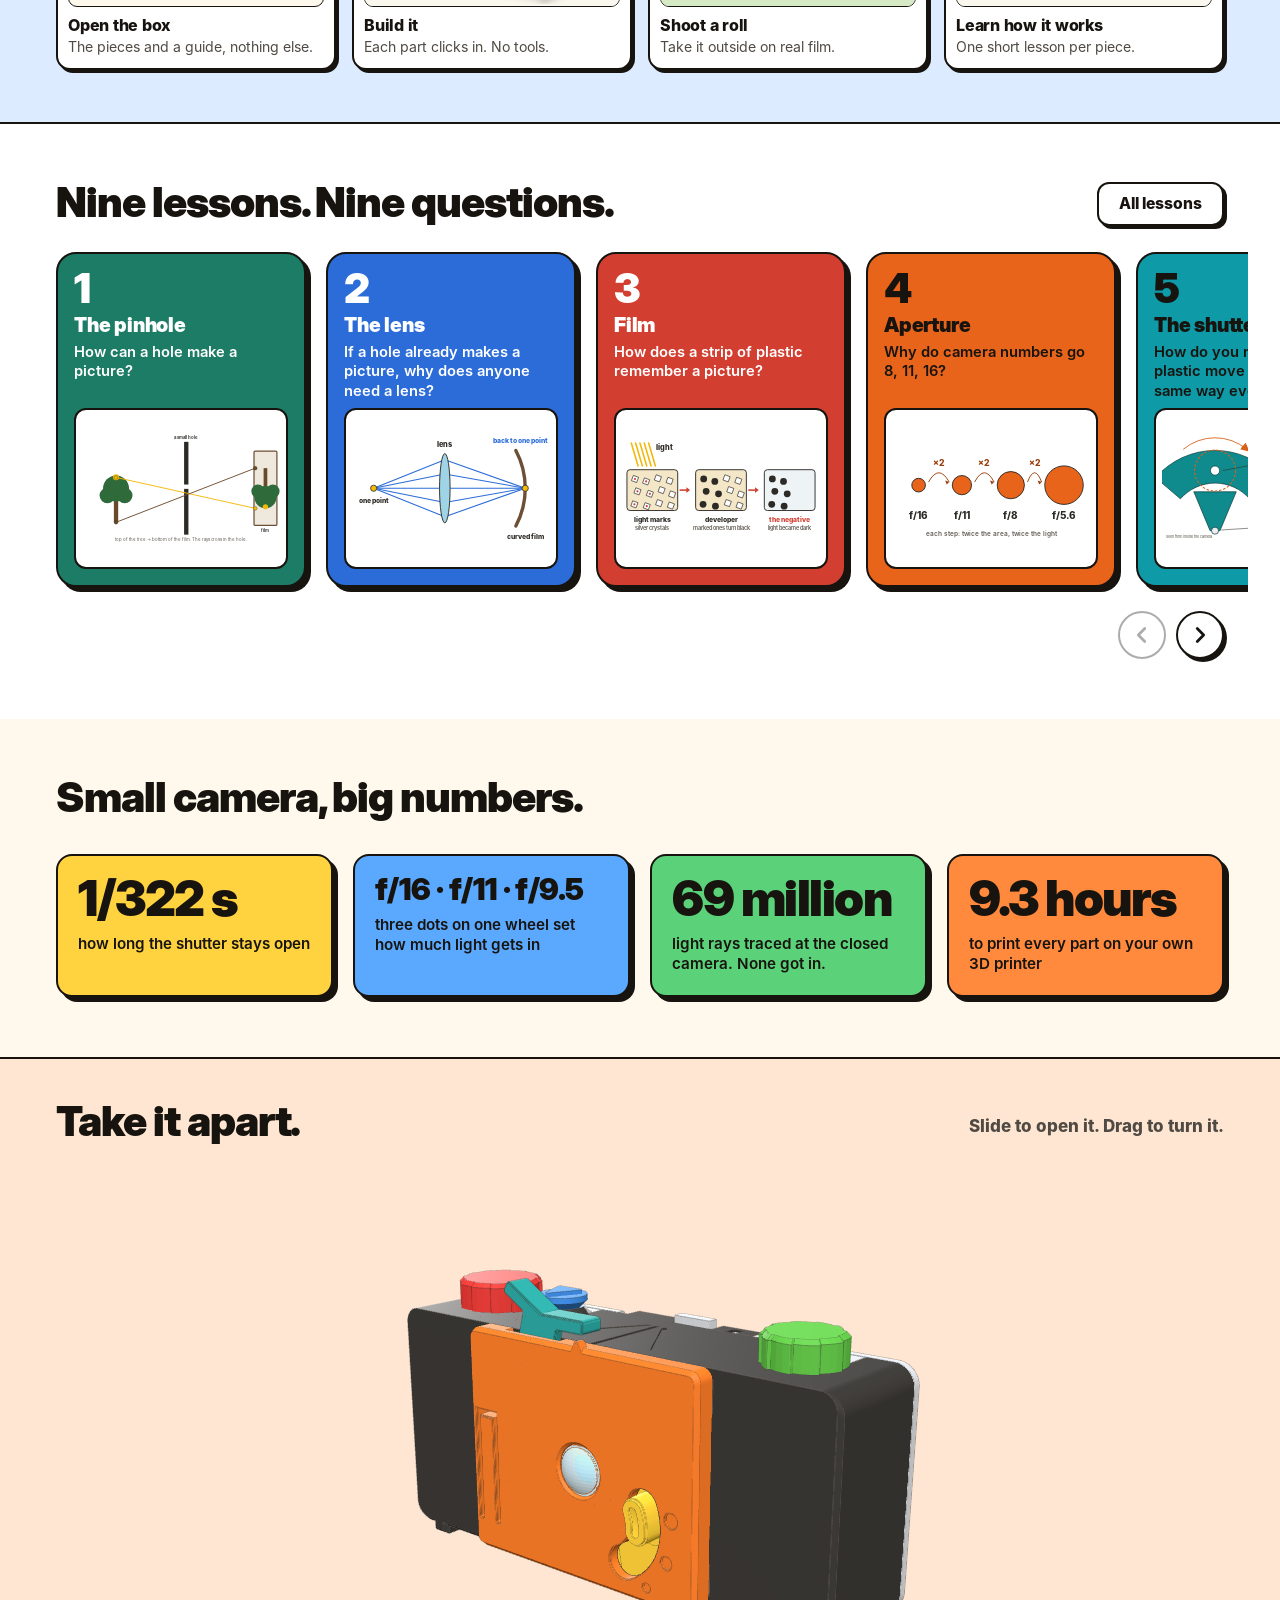
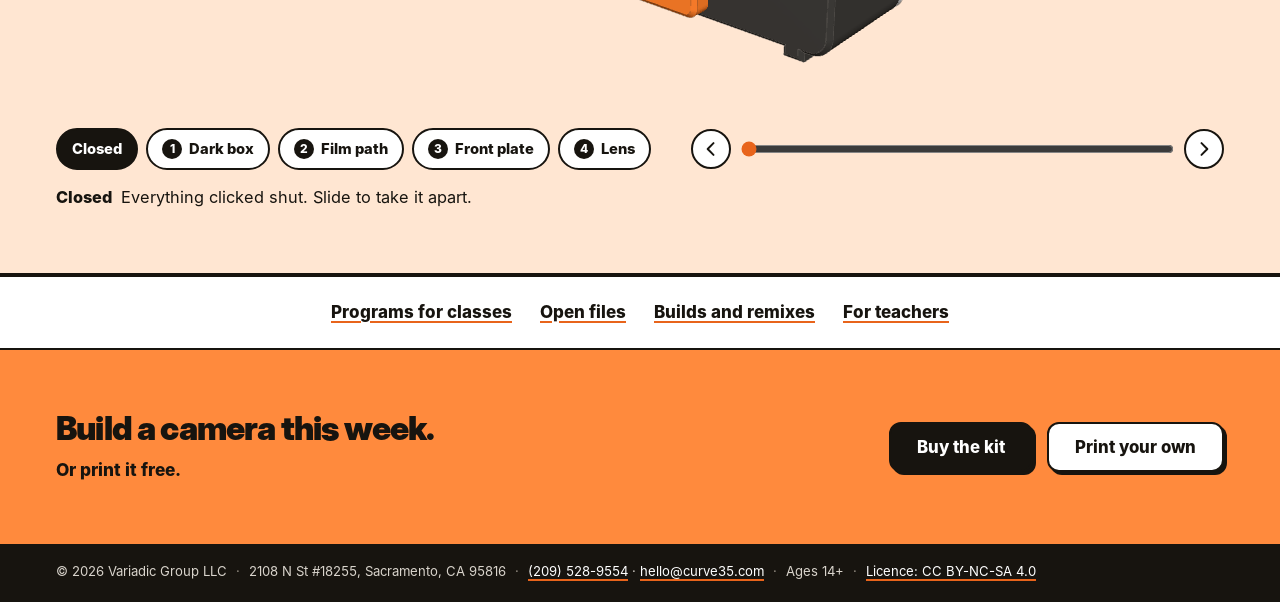
==== commit 36e07e3b: "feat(site): "Buy the kit" and "Print your own"; take-apart viewer back on phones The hero and the ki" ====
--- a/public/index.html
+++ b/public/index.html
@@ -30,7 +30,7 @@
     </nav>
     <div class="top-act">
       <button type="button" class="basket-btn" id="basket-open" hidden aria-label="Basket"><svg viewBox="0 0 24 24" aria-hidden="true"><path d="M5 8h14l-1.2 11.2a1 1 0 0 1-1 .8H7.2a1 1 0 0 1-1-.8z M9 8V6.5a3 3 0 0 1 6 0V8"/></svg><span class="badge" id="basket-count">0</span></button>
-      <a class="btn main top-cta" href="#store" data-nav="store">Get the kit</a>
+      <a class="btn main top-cta" href="#store" data-nav="store">Buy the kit</a>
       <button type="button" class="menu-btn" id="menu-btn" aria-expanded="false" aria-controls="nav-more" aria-label="More pages"><svg viewBox="0 0 24 24" aria-hidden="true"><path d="M4 7h16M4 12h16M4 17h16"/></svg></button>
     </div>
   </div>
--- a/public/css/site.css
+++ b/public/css/site.css
@@ -1754,6 +1754,8 @@
 .tablewrap, .lcar-track, .cb-strip, .cb-secs { position: relative; }
 .ltile { position: relative; }
 .phone-only { display: none; }
+.bns .bn-s { display: none; }
+.kb-more { display: inline-block; margin-left: 20px; font-weight: 700; }
 @media (max-width: 600px) {
   .phone-only { display: block; }
   .mainnav { display: none; }                                   /* the logo, the kit, the menu: Start here is the menu's first line */
@@ -1779,6 +1781,7 @@
   .home .kb-list { margin-bottom: 18px; font-size: 0.98rem; }
   .home .kb-list li { padding: 6px 0 6px 28px; }
   .home .kitbox .btn { width: 100%; justify-content: center; }
+  .home .kb-more { display: block; margin: 12px 0 0; text-align: center; }
 
   .home .plan { background: var(--cream); border: 0; padding: 34px 0 36px; }
   .home .steps4 { grid-template-columns: minmax(0, 1fr); gap: 10px; margin-top: 18px; }
@@ -1792,15 +1795,38 @@
   .home .learn-head { margin-bottom: 14px; }
   .home .learn-head h2 { font-size: 1.6rem; }
 
-  .home .guide { background: var(--cream); border-top: var(--line); padding: 32px 0 36px; }
-  .home .guide h2 { font-size: 1.6rem; }
-  .home .bns { grid-template-columns: minmax(0, 1fr) minmax(0, 1fr); gap: 10px; margin-top: 16px; }
-  .home .bns div { background: #fff; box-shadow: 2px 2px 0 var(--ink); border-width: 2px; border-radius: 12px; padding: 12px 12px 13px; }
-  .home .bns dt { font-size: 1.55rem; }
-  .home .bns dt.bn-sm { font-size: 1.05rem; line-height: 1.25; }
-  .home .bns dd { font-size: 0.84rem; margin-top: 6px; }
-
-  .home .x3, .home .strip1 { display: none; }
+  /* the page's order on a phone: the pitch, the kit, how it works, the camera taken apart with its four facts, the lessons, the last call */
+  .home { display: flex; flex-direction: column; }
+  .home > .hero { order: 1; } .home > .kitbox { order: 2; } .home > .plan { order: 3; } .home > .x3 { order: 4; } .home > .guide { order: 5; } .home > .learn { order: 6; } .home > .strip1 { order: 7; } .home > .final { order: 8; }
+
+  /* the take-apart viewer, small: a square stage and one slider.  It opens itself once when it comes on screen (app.js, mountExplode). */
+  .home .x3 { background: #fff; border-top: var(--line); border-bottom: 0; padding: 30px 0 4px; }
+  .home .x3-head { display: block; }
+  .home .x3-head h2 { font-size: 1.6rem; }
+  .home .x3-how { font-size: 0.92rem; margin: 4px 0 0; }
+  .home .x3-stage { height: min(88vw, 370px); margin-top: 2px; }
+  .home .x3-bar { display: block; }
+  .home .x3-steps, .home .x3-turn { display: none; }
+  .home .x3-slide { gap: 0; }
+  .home .x3-range { height: 44px; }
+  .home .x3-caps { min-height: 4.5em; margin-top: 2px; }
+  .home .x3-cap { font-size: 0.95rem; line-height: 1.4; }
+
+  /* the four facts: small coloured stickers under the viewer, not a section of their own */
+  .home .guide { background: #fff; border-top: 0; padding: 6px 0 36px; }
+  .home .guide h2 { font: 800 0.8rem/1.2 var(--sans); letter-spacing: 0.06em; text-transform: uppercase; color: var(--ink-2); margin: 0 0 14px; }
+  .home .bns { display: flex; flex-wrap: wrap; gap: 11px 10px; margin: 0; }
+  .home .bns div { display: flex; align-items: baseline; gap: 7px; border-width: 2px; border-radius: 10px; box-shadow: 2px 2px 0 var(--ink); padding: 7px 11px 8px; }
+  .home .bns div:nth-child(odd) { transform: rotate(-1.4deg); }
+  .home .bns div:nth-child(even) { transform: rotate(1.1deg); }
+  .home .bns dt, .home .bns dt.bn-sm { font-size: 1.06rem; line-height: 1.15; letter-spacing: -0.01em; }
+  .home .bns dd { margin: 0; font-size: 0.84rem; font-weight: 600; line-height: 1.2; }
+  .bns .bn-l { display: none; }
+  .bns .bn-s { display: inline; }
+
+  .home .learn { border-top: var(--line); background: var(--cream); }
+
+  .home .strip1 { display: none; }
 
   .home .final { padding: 32px 0 34px; }
   .home .final-in { grid-template-columns: minmax(0, 1fr); gap: 16px; }
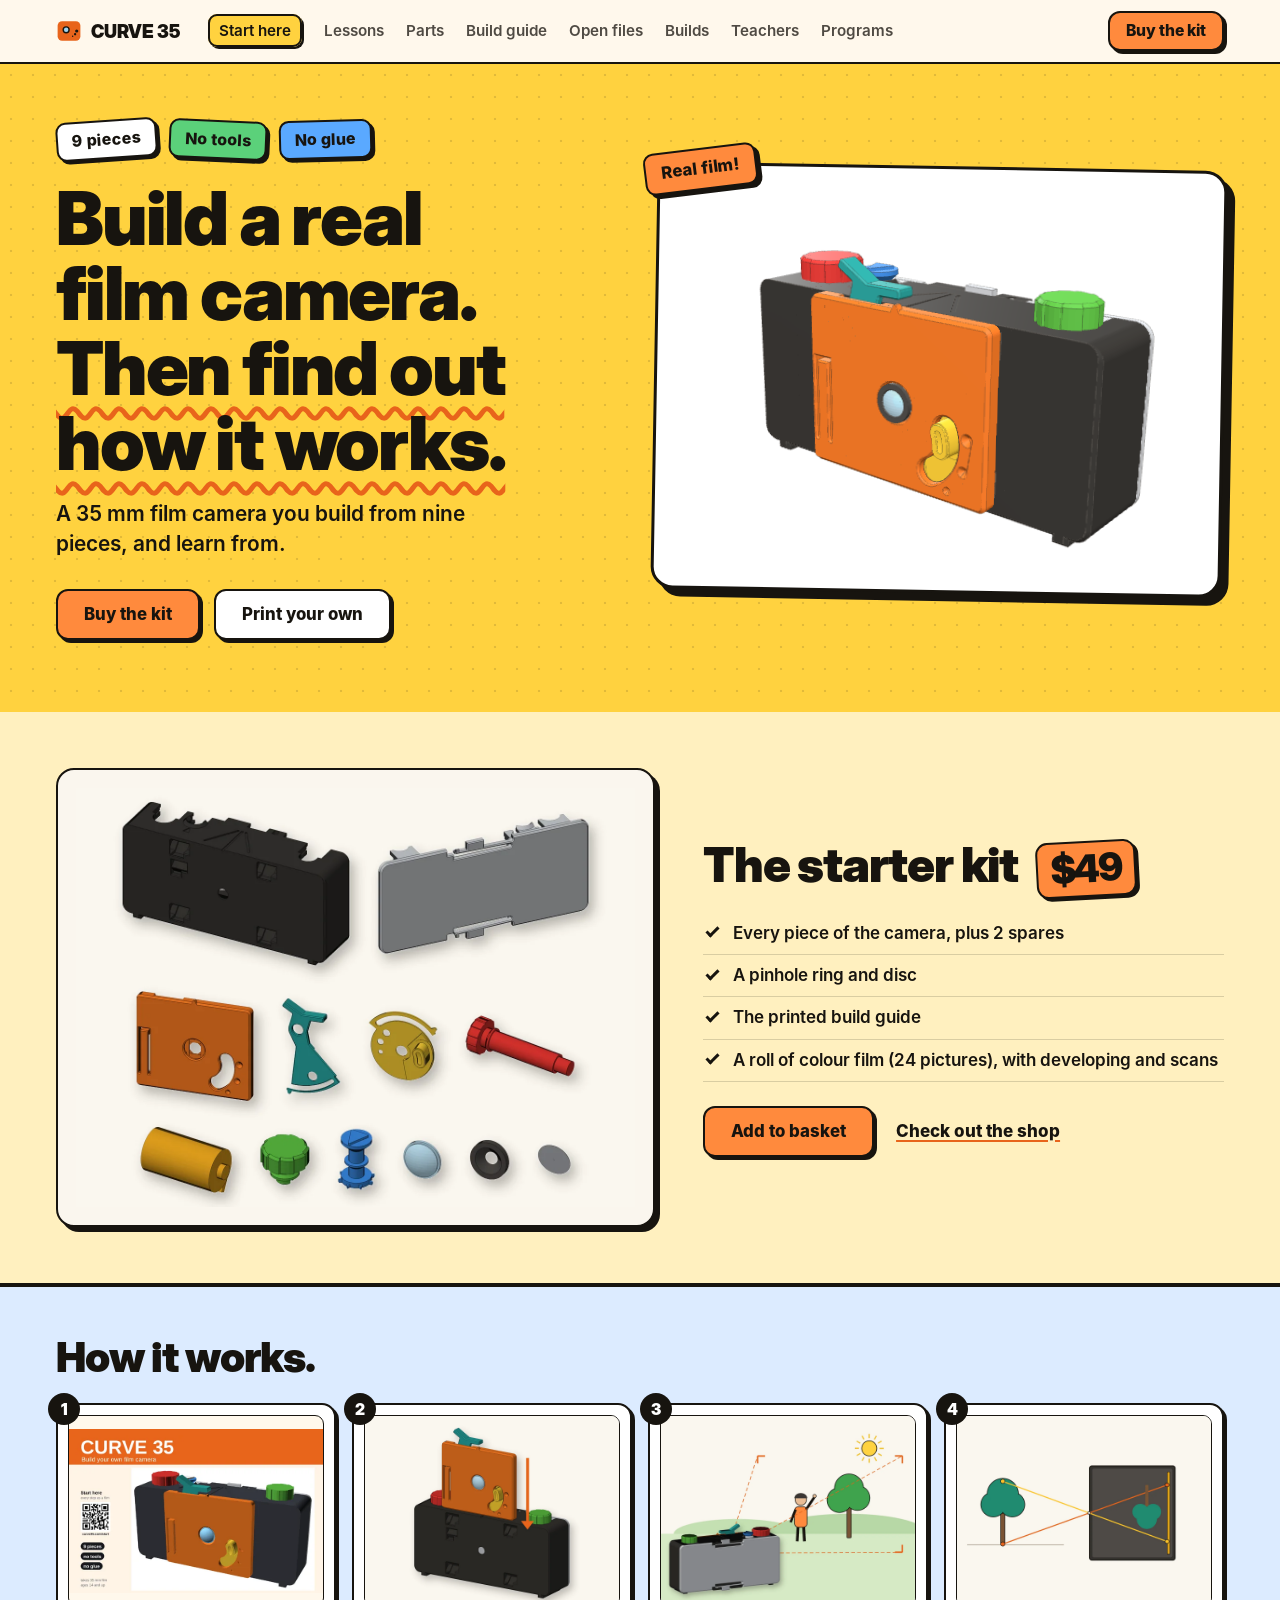
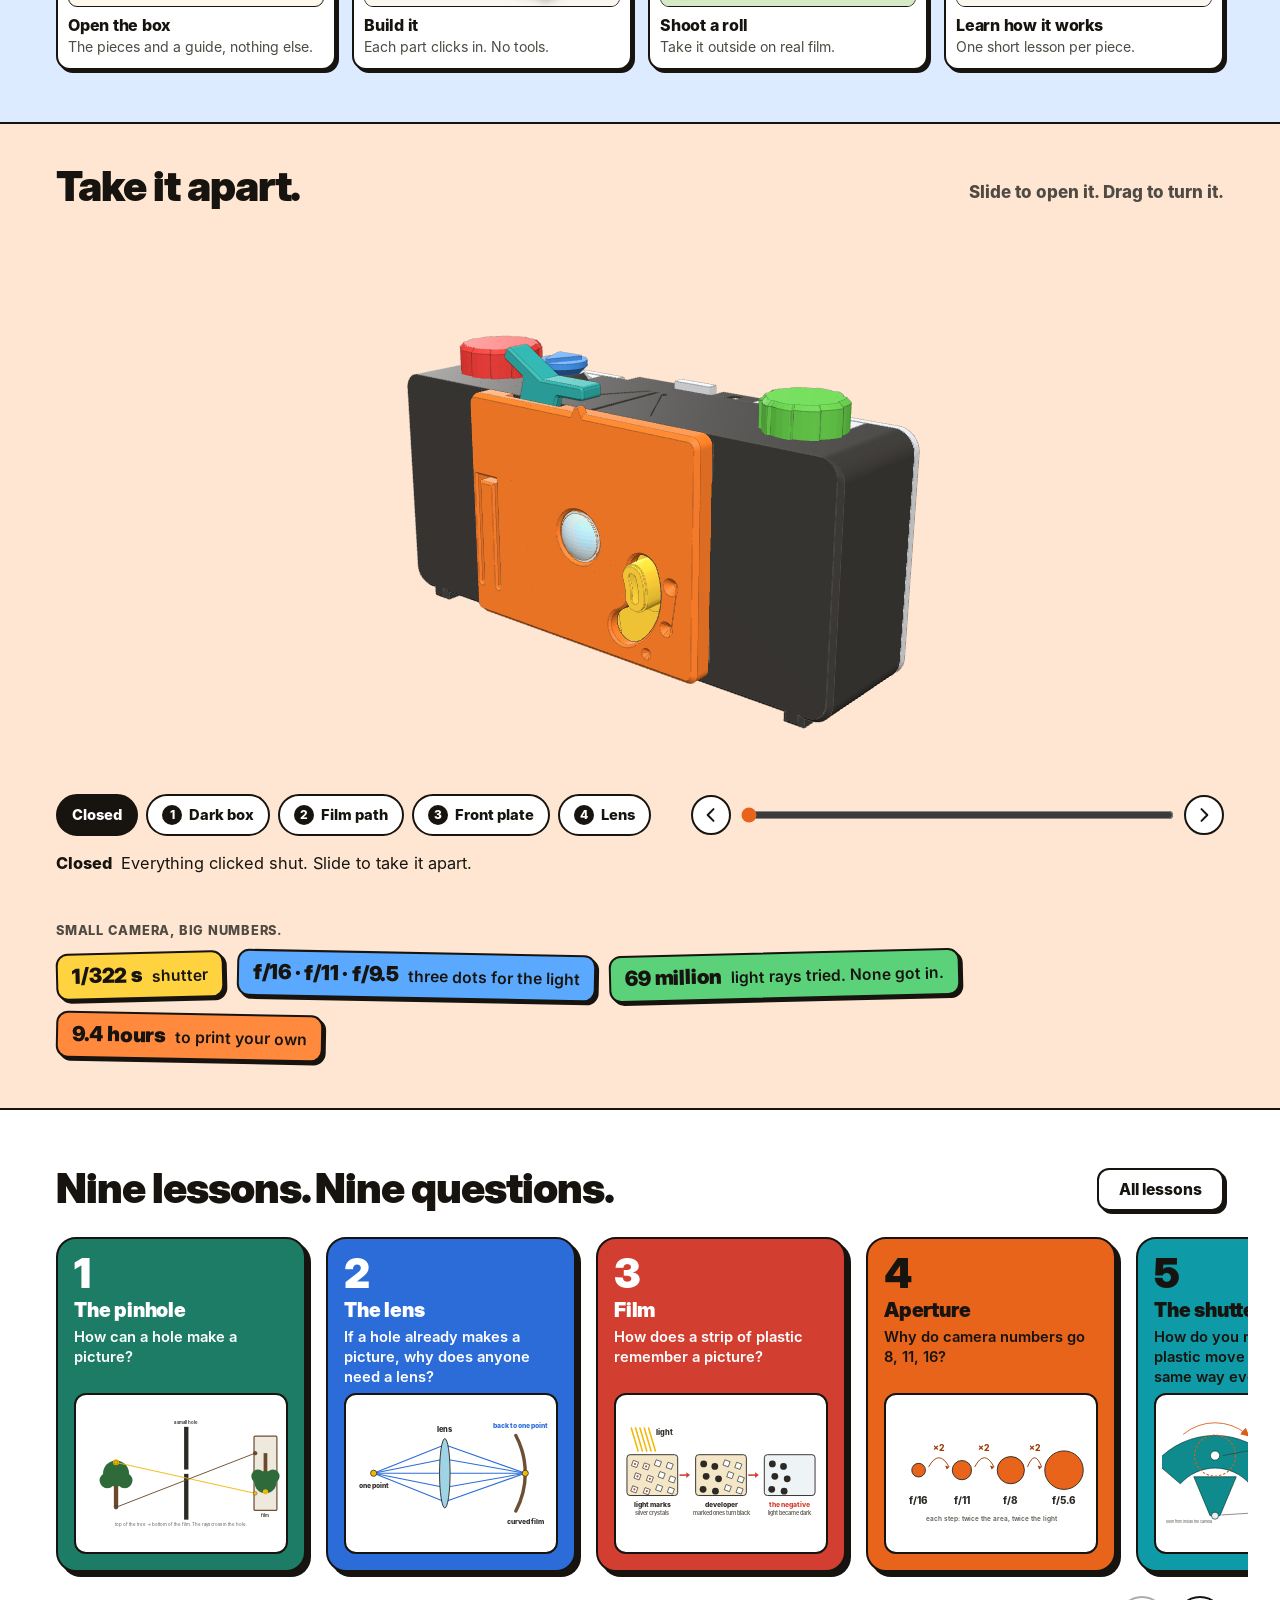
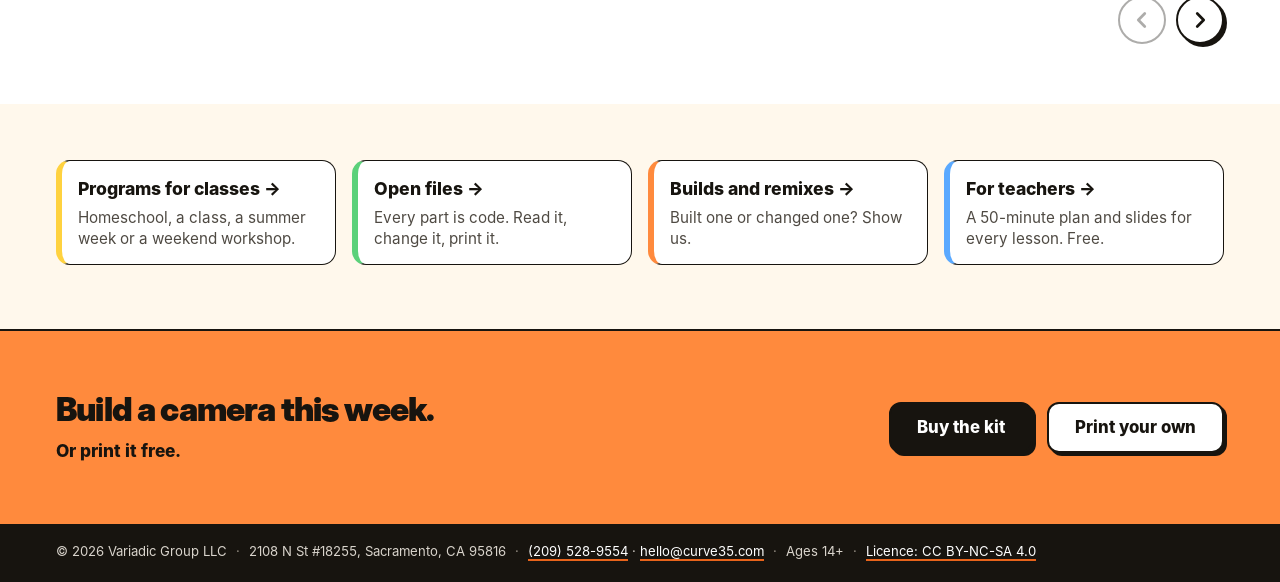
==== commit 4448cd96: "feat(site): chips on every screen, four link cards, one button in the top bar The home page's four n" ====
--- a/public/index.html
+++ b/public/index.html
@@ -29,8 +29,8 @@
       </ul>
     </nav>
     <div class="top-act">
-      <button type="button" class="basket-btn" id="basket-open" hidden aria-label="Basket"><svg viewBox="0 0 24 24" aria-hidden="true"><path d="M5 8h14l-1.2 11.2a1 1 0 0 1-1 .8H7.2a1 1 0 0 1-1-.8z M9 8V6.5a3 3 0 0 1 6 0V8"/></svg><span class="badge" id="basket-count">0</span></button>
-      <a class="btn main top-cta" href="#store" data-nav="store">Buy the kit</a>
+      <a class="btn main top-cta" id="top-buy" href="#store" data-nav="store">Buy the kit</a>
+      <button type="button" class="btn main top-cta top-basket" id="basket-open" hidden aria-label="Basket">Basket <span class="badge" id="basket-count">0</span></button>
       <button type="button" class="menu-btn" id="menu-btn" aria-expanded="false" aria-controls="nav-more" aria-label="More pages"><svg viewBox="0 0 24 24" aria-hidden="true"><path d="M4 7h16M4 12h16M4 17h16"/></svg></button>
     </div>
   </div>
--- a/public/css/site.css
+++ b/public/css/site.css
@@ -110,8 +110,8 @@
 .nav a[aria-current="page"] { color: var(--ink); border-bottom-color: var(--tang); }
 .top-act { display: flex; align-items: center; gap: 10px; }
 .top-cta { padding: 10px 16px; }
-.basket-btn, .menu-btn, .so-x { background: #fff; border: var(--line); border-radius: 10px; height: 40px; min-width: 40px; display: inline-flex; align-items: center; justify-content: center; gap: 4px; padding: 0 10px; cursor: pointer; color: var(--ink); }
-.basket-btn svg, .menu-btn svg, .so-x svg { width: 20px; height: 20px; fill: none; stroke: currentColor; stroke-width: 1.8; stroke-linecap: round; stroke-linejoin: round; }
+.menu-btn, .so-x { background: #fff; border: var(--line); border-radius: 10px; height: 40px; min-width: 40px; display: inline-flex; align-items: center; justify-content: center; gap: 4px; padding: 0 10px; cursor: pointer; color: var(--ink); }
+.menu-btn svg, .so-x svg { width: 20px; height: 20px; fill: none; stroke: currentColor; stroke-width: 1.8; stroke-linecap: round; stroke-linejoin: round; }
 .badge { display: inline-block; min-width: 1.4em; padding: 2px 5px; border-radius: 999px; background: var(--ink); color: #fff; font: 600 0.75rem/1.2 var(--sans); text-align: center; }
 .menu-btn { display: none; }
 .nav-more { display: none; list-style: none; margin: 0; padding: 4px 24px 12px; border-top: 1px solid var(--rule); background: var(--cream); }
@@ -579,7 +579,7 @@
   .nav { gap: 14px; font-size: 0.9rem; }
   .top-act { gap: 6px; }
   .top-cta { padding: 9px 11px; font-size: 0.88rem; }
-  .basket-btn, .menu-btn { height: 38px; min-width: 38px; padding: 0 8px; }
+  .menu-btn { height: 38px; min-width: 38px; padding: 0 8px; }
   .pagehead { padding: 36px 0 26px; }
   .stk { font-size: 0.85rem; padding: 7px 10px 8px; }
   .hero .ctas .btn { width: 100%; }
@@ -639,7 +639,6 @@
 @media (max-width: 420px) {
   .nav li:first-child { display: none; }
   .narrow-only { display: block; }
-  .top-in.has-basket .brand span { position: absolute; width: 1px; height: 1px; overflow: hidden; clip: rect(0 0 0 0); }
 }
 @media (prefers-reduced-motion: reduce) {
   html { scroll-behavior: auto; }
@@ -1569,7 +1568,7 @@
   .steps4 li { padding: 8px 8px 10px; }
   .steps4 h3 { font-size: 0.95rem; }
   .steps4 p { font-size: 0.82rem; }
-  .home .more3 { padding: 40px 0 44px; }
+  .home .more3 { padding: 24px 0 32px; }
   .m3 { grid-template-columns: minmax(0, 1fr); gap: 8px; }
   .m3 a { padding: 10px 14px; }
   .m3 span { font-size: 0.88rem; }
@@ -1604,7 +1603,6 @@
   .top-in { gap: 6px; }
   .brand { gap: 6px; }
 }
-@media (max-width: 350px) { .brand span { position: absolute; width: 1px; height: 1px; overflow: hidden; clip: rect(0 0 0 0); } }
 .steps4 img { aspect-ratio: 4 / 3; }
 @media (min-width: 1081px) { .x3-bar { grid-template-columns: auto minmax(0, 1fr); } .x3-steps { flex-wrap: nowrap; } }
 /* part facts: one quiet line, not three boxes */
@@ -1631,7 +1629,6 @@
 .kitbox-in { display: grid; grid-template-columns: minmax(0, 1.15fr) minmax(0, 1fr); gap: 48px; align-items: center; }
 .kb-pic { background: #fff; border: var(--line); border-radius: 18px; box-shadow: var(--sh); overflow: hidden; }
 .kb-pic img { display: block; width: 100%; height: auto; }
-.kb-k { font: 800 0.85rem/1 var(--sans); letter-spacing: 0.06em; text-transform: uppercase; margin: 0 0 10px; color: var(--orange-ink); }
 .kitbox h2 { margin: 0 0 16px; font-size: clamp(2rem, 1.4rem + 2vw, 3rem); display: flex; flex-wrap: wrap; align-items: baseline; gap: 4px 18px; }
 .kb-price { background: var(--tang); border: var(--line); border-radius: 12px; padding: 4px 12px 6px; box-shadow: 3px 3px 0 var(--ink); transform: rotate(-3deg); display: inline-block; font-size: 0.8em; }
 .kb-list { list-style: none; padding: 0; margin: 0 0 24px; font-weight: 600; }
@@ -1659,12 +1656,6 @@
 .home .learn { padding: 56px 0 60px; }
 .home .learn-head { margin-bottom: 20px; }
 
-.home .guide { padding: 56px 0 60px; }
-.bns dt.bn-sm { font-size: clamp(1.5rem, 1.1rem + 1vw, 2rem); letter-spacing: -0.02em; }
-
-.strip1 { padding: 22px 0; border-top: var(--line); background: #fff; }
-.strip1 p { margin: 0; display: flex; flex-wrap: wrap; gap: 8px 28px; justify-content: center; font-weight: 700; }
-
 @media (max-width: 860px) {
   .kitbox-in { grid-template-columns: 1fr; gap: 28px; }
   .lcar-track { grid-auto-columns: minmax(240px, 72%); }
@@ -1678,10 +1669,8 @@
   .lcar-track { margin: 0 -20px; padding: 6px 20px 16px; scroll-padding: 0 20px; grid-auto-columns: 78%; gap: 14px; }
   .lcar-nav { display: none; }
   .home .learn-head { align-items: center; }
-  .strip1 p { justify-content: flex-start; gap: 6px 18px; }
 }
 @media (prefers-reduced-motion: reduce) { .ltile, .ltile:hover { transition: none; transform: none; } }
-@media (max-width: 600px) { .bns dt { font-size: 1.9rem; } .bns dt.bn-sm { font-size: 1.3rem; } }
 
 /* ================================================================ store v11: the products first; the rest as compact rows */
 .kcam { margin-top: 26px; display: grid; grid-template-columns: 180px minmax(0, 1fr) auto; gap: 24px; align-items: center; background: #fff; border: var(--line); border-radius: 20px; box-shadow: var(--sh); padding: 16px 24px 16px 16px; scroll-margin-top: 24px; }
@@ -1745,66 +1734,83 @@
 }
 @media (prefers-reduced-motion: reduce) { .lessons-page .lc, .lessons-page .lc:hover { transition: none; transform: none; } }
 
-/* ================================================================ v12: phones
-   1. A scroller holds its own hidden labels.  .sr-only is absolutely placed; inside a sideways scroller that is not itself positioned it escaped the scroller
-      and made the whole page 2,000 px wide on a phone (the lesson row on the home page, the tables on the Build guide and Parts pages).
-   2. The home page on a phone is one bold colour (the hero), then cream and white, then the last call: hero > the kit > how it works > lessons > four facts > last call.
-      The camera sits above the buttons.  The take-apart viewer (it is on the Parts page) and the strip of links (they are in the menu) are left out. */
+/* ================================================================ v13: one page on every screen
+   The home page has one order and one set of parts on a phone and on a desk: the pitch, the kit, how it works, the camera taken apart, its four numbers, the lessons,
+   the last call.  What differs on a phone is layout (one column; the hero's camera sits between the words and the buttons) and three things left out because they
+   are in the menu or done by touch: the strip of links, the viewer's step buttons and its turn arrows.  Colour: the stickers, cards and numbers keep theirs; the
+   sections behind them are cream and white on a phone, where five coloured bands in a row read as noise.
+   Heights (v13): a phone screen is short.  The hero's camera and the kit's picture take the height the screen has left (100svh: the screen with the browser's
+   bars showing), so the buttons under them are on the first screen of an iPhone SE (375 x 548 showing) as well as a tall phone.
+   Also here (v12): a scroller holds its own hidden labels (.sr-only is absolutely placed; inside a sideways scroller that is not itself positioned it escaped and
+   made the page 2,000 px wide on a phone). */
 html { overflow-x: clip; }
 .tablewrap, .lcar-track, .cb-strip, .cb-secs { position: relative; }
 .ltile { position: relative; }
 .phone-only { display: none; }
-.bns .bn-s { display: none; }
-.kb-more { display: inline-block; margin-left: 20px; font-weight: 700; }
+.kb-pic.frame, .ks-pic .frame { background: #FAF6EE; }             /* the kit's picture is drawn on this paper: its frame is the same paper, so no box shows inside the frame */
+.kb-pic img, .ks-pic img { mix-blend-mode: normal; }
+.kb-act { display: flex; flex-wrap: wrap; align-items: center; gap: 12px 22px; margin: 0; }
+.kb-more { font-weight: 700; }
+.home .plan { border-bottom: 0; }                                /* the viewer's own line follows */
+.home .learn { border-top: var(--line); }
+/* The four numbers are small coloured chips on every screen: one line each, a number and a few words, a little tilted, closing the viewer's section under a
+   small heading.  The owner chose them over four big cards twice (v14 for the hand, v15 for the desk as well); site/mobilecheck.py fails if they are cards. */
+.home .x3 { border-bottom: 0; padding-bottom: 8px; }
+.home .guide { background: var(--paper-3); border-top: 0; padding: 10px 0 48px; }
+.home .guide h2 { font: 800 0.8rem/1.2 var(--sans); letter-spacing: 0.06em; text-transform: uppercase; color: var(--ink-2); margin: 0 0 14px; }
+.home .bns { display: flex; flex-wrap: wrap; gap: 14px 13px; margin: 0; }
+.home .bns div { display: flex; align-items: baseline; gap: 9px; border-width: 2px; border-radius: 12px; box-shadow: 3px 3px 0 var(--ink); padding: 9px 14px 10px; min-width: 0; }
+.home .bns div:nth-child(odd) { transform: rotate(-1.4deg); }
+.home .bns div:nth-child(even) { transform: rotate(1.1deg); }
+.home .bns dt, .home .bns dt.bn-sm { font-size: 1.3rem; line-height: 1.15; letter-spacing: -0.01em; }
+.home .bns dd { margin: 0; font-size: 0.98rem; font-weight: 600; line-height: 1.2; }
+.home .learn { border-top: var(--line); }
+.top-basket { gap: 7px; }                                           /* the bar's one orange button, once something is in the basket */
+.top-basket .badge { font-size: 0.78rem; margin: -3px 0; }             /* the count must not make this button taller than "Buy the kit" */
 @media (max-width: 600px) {
   .phone-only { display: block; }
-  .mainnav { display: none; }                                   /* the logo, the kit, the menu: Start here is the menu's first line */
+  .mainnav { display: none; }                                   /* the logo with its name, the kit, the menu: Start here is the menu's first line */
   .top-in { justify-content: space-between; }
 
-  .home .hero { padding: 22px 0 30px; background-size: 20px 20px; }
-  .home .hero-in { display: flex; flex-direction: column; gap: 0; align-items: stretch; }
+  .home .hero { padding: 18px 0 26px; background-size: 20px 20px; }
+  .home .hero-in { display: flex; flex-direction: column; gap: 0; align-items: stretch; min-height: calc(100vh - 104px); min-height: min(calc(100svh - 104px), 640px); }
   .home .hero-text { display: contents; }
-  .home .hero-stks { order: 1; margin: 0 0 16px; gap: 9px; }
-  .home .hero-stks .stk { background: #fff; font-size: 0.88rem; padding: 7px 11px 8px; box-shadow: 2px 2px 0 var(--ink); }
-  .home .hero h1 { order: 2; font-size: clamp(2.05rem, 9.4vw, 2.6rem); margin-bottom: 12px; }
-  .home .hero .lead { order: 3; margin: 0; font-size: 1.02rem; }
-  .home .hero-pic { order: 4; margin: 26px 0 0; }
-  .home .hero-pic .frame { padding: 10px 12px; }
-  .home .hero .ctas { order: 5; margin: 22px 0 0; flex-direction: column; flex-wrap: nowrap; gap: 4px; }
-  .home .hero .ctas .btn, .home .final-act .btn { width: 100%; justify-content: center; }
-  .home .btn.alt { background: none; border-color: transparent; box-shadow: none; min-height: 44px; padding-top: 8px; padding-bottom: 8px; text-decoration: underline; text-decoration-thickness: 2px; text-underline-offset: 4px; font-size: 1rem; }
-  .home .btn.alt:hover, .home .btn.alt:active { transform: none; background: none; }
-
-  .home .kitbox { background: var(--cream); border-bottom: 0; padding: 34px 0 10px; }
-  .home .kitbox-in { gap: 20px; }
-  .home .kitbox h2 { font-size: 1.85rem; margin-bottom: 10px; }
-  .home .kb-list { margin-bottom: 18px; font-size: 0.98rem; }
-  .home .kb-list li { padding: 6px 0 6px 28px; }
-  .home .kitbox .btn { width: 100%; justify-content: center; }
-  .home .kb-more { display: block; margin: 12px 0 0; text-align: center; }
-
-  .home .plan { background: var(--cream); border: 0; padding: 34px 0 36px; }
-  .home .steps4 { grid-template-columns: minmax(0, 1fr); gap: 10px; margin-top: 18px; }
+  .home .hero-stks { order: 1; margin: 0 0 14px; gap: 9px; }
+  .home .hero-stks .stk { font-size: 0.88rem; padding: 7px 11px 8px; box-shadow: 2px 2px 0 var(--ink); }
+  .home .hero h1 { order: 2; font-size: clamp(1.85rem, 9vw, 2.6rem); margin-bottom: 10px; }
+  .home .hero .lead { order: 3; margin: 0; font-size: 1rem; }
+  .home .hero-pic { order: 4; margin: 22px 0 0; flex: 1 1 150px; min-height: 150px; max-height: 340px; display: flex; }
+  .home .hero-pic .frame { flex: 1 1 auto; aspect-ratio: auto; min-height: 0; padding: 0; }
+  .home .hero-pic .h3d-still { padding: 10px 12px; }
+  .home .hero .ctas { order: 5; margin: 20px 0 0; flex-wrap: nowrap; gap: 10px; }
+  .home .hero .ctas .btn, .home .final-act .btn { flex: 1 1 0; width: auto; min-width: 0; justify-content: center; padding-left: 8px; padding-right: 8px; font-size: clamp(0.9rem, 4.2vw, 1.05rem); }
+
+  .home .kitbox { background: var(--cream); border-bottom: 0; padding: 30px 0 8px; }
+  .home .kitbox-in { gap: 16px; }
+  .home .kb-pic img { max-height: clamp(170px, calc(100svh - 390px), 270px); object-fit: contain; }   /* on a short screen the picture gives way, so the list and the button stay on the screen */
+  .route-store .ks-pic img { max-height: clamp(150px, calc(100svh - 380px), 250px); }
+  .home .kitbox h2 { font-size: 1.85rem; margin-bottom: 8px; }
+  .home .kb-list { margin-bottom: 14px; font-size: 0.94rem; line-height: 1.4; }
+  .home .kb-list li { padding: 4px 0 4px 28px; }
+  .home .kb-list li::before { top: 0.7em; }
+  .home .kb-act { gap: 10px 14px; }
+  .home .kb-act .btn { padding: 14px 16px; }
+  .home .kb-more { font-size: 0.96rem; }
+
+  .home .plan { background: var(--cream); border: 0; padding: 30px 0 34px; }
+  .home .steps4 { grid-template-columns: minmax(0, 1fr); gap: 10px; margin-top: 16px; }
   .home .steps4 li { display: grid; grid-template-columns: 88px minmax(0, 1fr); grid-template-rows: auto auto; column-gap: 14px; align-items: center; padding: 8px 12px 8px 8px; box-shadow: 2px 2px 0 var(--ink); }
   .home .steps4 img { grid-row: 1 / 3; grid-column: 1; width: 88px; aspect-ratio: 4 / 3; margin: 0; border-radius: 8px; }
   .home .steps4 h3 { grid-column: 2; align-self: end; margin: 0; font-size: 1.02rem; }
   .home .steps4 p { grid-column: 2; align-self: start; font-size: 0.88rem; }
   .home .steps4 .s-n { width: 26px; height: 26px; font-size: 0.85rem; top: -8px; left: -8px; }
 
-  .home .learn { padding: 34px 0 26px; border-top: var(--line); }
-  .home .learn-head { margin-bottom: 14px; }
-  .home .learn-head h2 { font-size: 1.6rem; }
-
-  /* the page's order on a phone: the pitch, the kit, how it works, the camera taken apart with its four facts, the lessons, the last call */
-  .home { display: flex; flex-direction: column; }
-  .home > .hero { order: 1; } .home > .kitbox { order: 2; } .home > .plan { order: 3; } .home > .x3 { order: 4; } .home > .guide { order: 5; } .home > .learn { order: 6; } .home > .strip1 { order: 7; } .home > .final { order: 8; }
-
-  /* the take-apart viewer, small: a square stage and one slider.  It opens itself once when it comes on screen (app.js, mountExplode). */
-  .home .x3 { background: #fff; border-top: var(--line); border-bottom: 0; padding: 30px 0 4px; }
+  /* the take-apart viewer: a stage and one slider.  It opens itself once when it comes on screen (app.js, mountExplode). */
+  .home .x3 { background: #fff; border-top: var(--line); border-bottom: 0; padding: 28px 0 4px; }
   .home .x3-head { display: block; }
   .home .x3-head h2 { font-size: 1.6rem; }
   .home .x3-how { font-size: 0.92rem; margin: 4px 0 0; }
-  .home .x3-stage { height: min(88vw, 370px); margin-top: 2px; }
+  .home .x3-stage { height: min(88vw, 370px, calc(100svh - 250px)); min-height: 200px; aspect-ratio: auto; max-height: none; margin-top: 2px; }
   .home .x3-bar { display: block; }
   .home .x3-steps, .home .x3-turn { display: none; }
   .home .x3-slide { gap: 0; }
@@ -1812,24 +1818,35 @@
   .home .x3-caps { min-height: 4.5em; margin-top: 2px; }
   .home .x3-cap { font-size: 0.95rem; line-height: 1.4; }
 
-  /* the four facts: small coloured stickers under the viewer, not a section of their own */
-  .home .guide { background: #fff; border-top: 0; padding: 6px 0 36px; }
-  .home .guide h2 { font: 800 0.8rem/1.2 var(--sans); letter-spacing: 0.06em; text-transform: uppercase; color: var(--ink-2); margin: 0 0 14px; }
-  .home .bns { display: flex; flex-wrap: wrap; gap: 11px 10px; margin: 0; }
-  .home .bns div { display: flex; align-items: baseline; gap: 7px; border-width: 2px; border-radius: 10px; box-shadow: 2px 2px 0 var(--ink); padding: 7px 11px 8px; }
-  .home .bns div:nth-child(odd) { transform: rotate(-1.4deg); }
-  .home .bns div:nth-child(even) { transform: rotate(1.1deg); }
-  .home .bns dt, .home .bns dt.bn-sm { font-size: 1.06rem; line-height: 1.15; letter-spacing: -0.01em; }
-  .home .bns dd { margin: 0; font-size: 0.84rem; font-weight: 600; line-height: 1.2; }
-  .bns .bn-l { display: none; }
-  .bns .bn-s { display: inline; }
-
-  .home .learn { border-top: var(--line); background: var(--cream); }
-
-  .home .strip1 { display: none; }
-
-  .home .final { padding: 32px 0 34px; }
+  /* the four numbers: the chips (above), a size down, on the viewer's white */
+  .home .guide { background: #fff; padding: 6px 0 34px; }
+  .home .bns { gap: 11px 10px; }
+  .home .bns div { gap: 7px; border-radius: 10px; box-shadow: 2px 2px 0 var(--ink); padding: 7px 11px 8px; }
+  .home .bns dt, .home .bns dt.bn-sm { font-size: 1.06rem; }
+  .home .bns dd { font-size: 0.84rem; }
+
+  .home .learn { padding: 30px 0 26px; border-top: var(--line); background: var(--cream); }
+  .home .learn-head { margin-bottom: 14px; }
+  .home .learn-head h2 { font-size: 1.6rem; }
+
+
+  .home .final { padding: 30px 0 34px; }
   .home .final-in { grid-template-columns: minmax(0, 1fr); gap: 16px; }
-  .home .final-win { display: none; }
-  .home .final-act { flex-direction: column; flex-wrap: nowrap; gap: 4px; }
-}
+  .home .final-win { margin-top: 6px; font-size: 1rem; }
+  .home .final-act { flex-direction: row; flex-wrap: nowrap; gap: 10px; }
+}
+/* the top bar on the narrowest phones (an iPhone SE of 2016 is 320 px): the name stays; the parts beside it give a little */
+@media (max-width: 350px) {
+  .top-in { padding: 10px 10px; gap: 5px; }
+  .brand { font-size: 0.95rem; gap: 5px; }
+  .top-act { gap: 5px; }
+  .top-cta { padding: 9px 8px; font-size: 0.82rem; }
+  .menu-btn { min-width: 36px; padding: 0 6px; }
+}
+/* a short phone screen (an iPhone SE shows 548 px, the 2016 one 454): the hero's words give a little so the buttons stay in reach */
+@media (max-width: 600px) and (max-height: 500px) {
+  .home .hero h1 { font-size: 1.7rem; }
+  .home .hero .lead { font-size: 0.94rem; }
+  .home .hero-pic { flex-basis: 120px; min-height: 120px; margin-top: 16px; }
+  .home .hero .ctas { margin-top: 16px; }
+}
--- a/public/css/lesson.css
+++ b/public/css/lesson.css
@@ -203,6 +203,7 @@
 .lp-table th, .lp-table td { text-align: left; padding: 9px 10px 9px 0; border-bottom: 1px solid var(--lp-rule); vertical-align: top; }
 .lp-table thead th { font-weight: 800; color: var(--lc-ink); border-bottom: var(--lp-line); }
 .lp-table tbody th { font-weight: 700; color: var(--lp-ink2); white-space: nowrap; }
+@media (max-width: 600px) { .lp-table { font-size: 0.86rem; } .lp-table tbody th { white-space: normal; } .lp-table th, .lp-table td { padding-right: 8px; overflow-wrap: break-word; } }   /* v13: a row's name kept on one line made the table 360 px wide; on an iPhone SE its last column was cut off */
 
 /* the teacher view */
 .lp-teach { padding: clamp(32px, 4vw, 48px) 0; background: var(--lp-paper2); border-bottom: var(--lp-line); scroll-margin-top: calc(var(--lp-top) + 60px); }
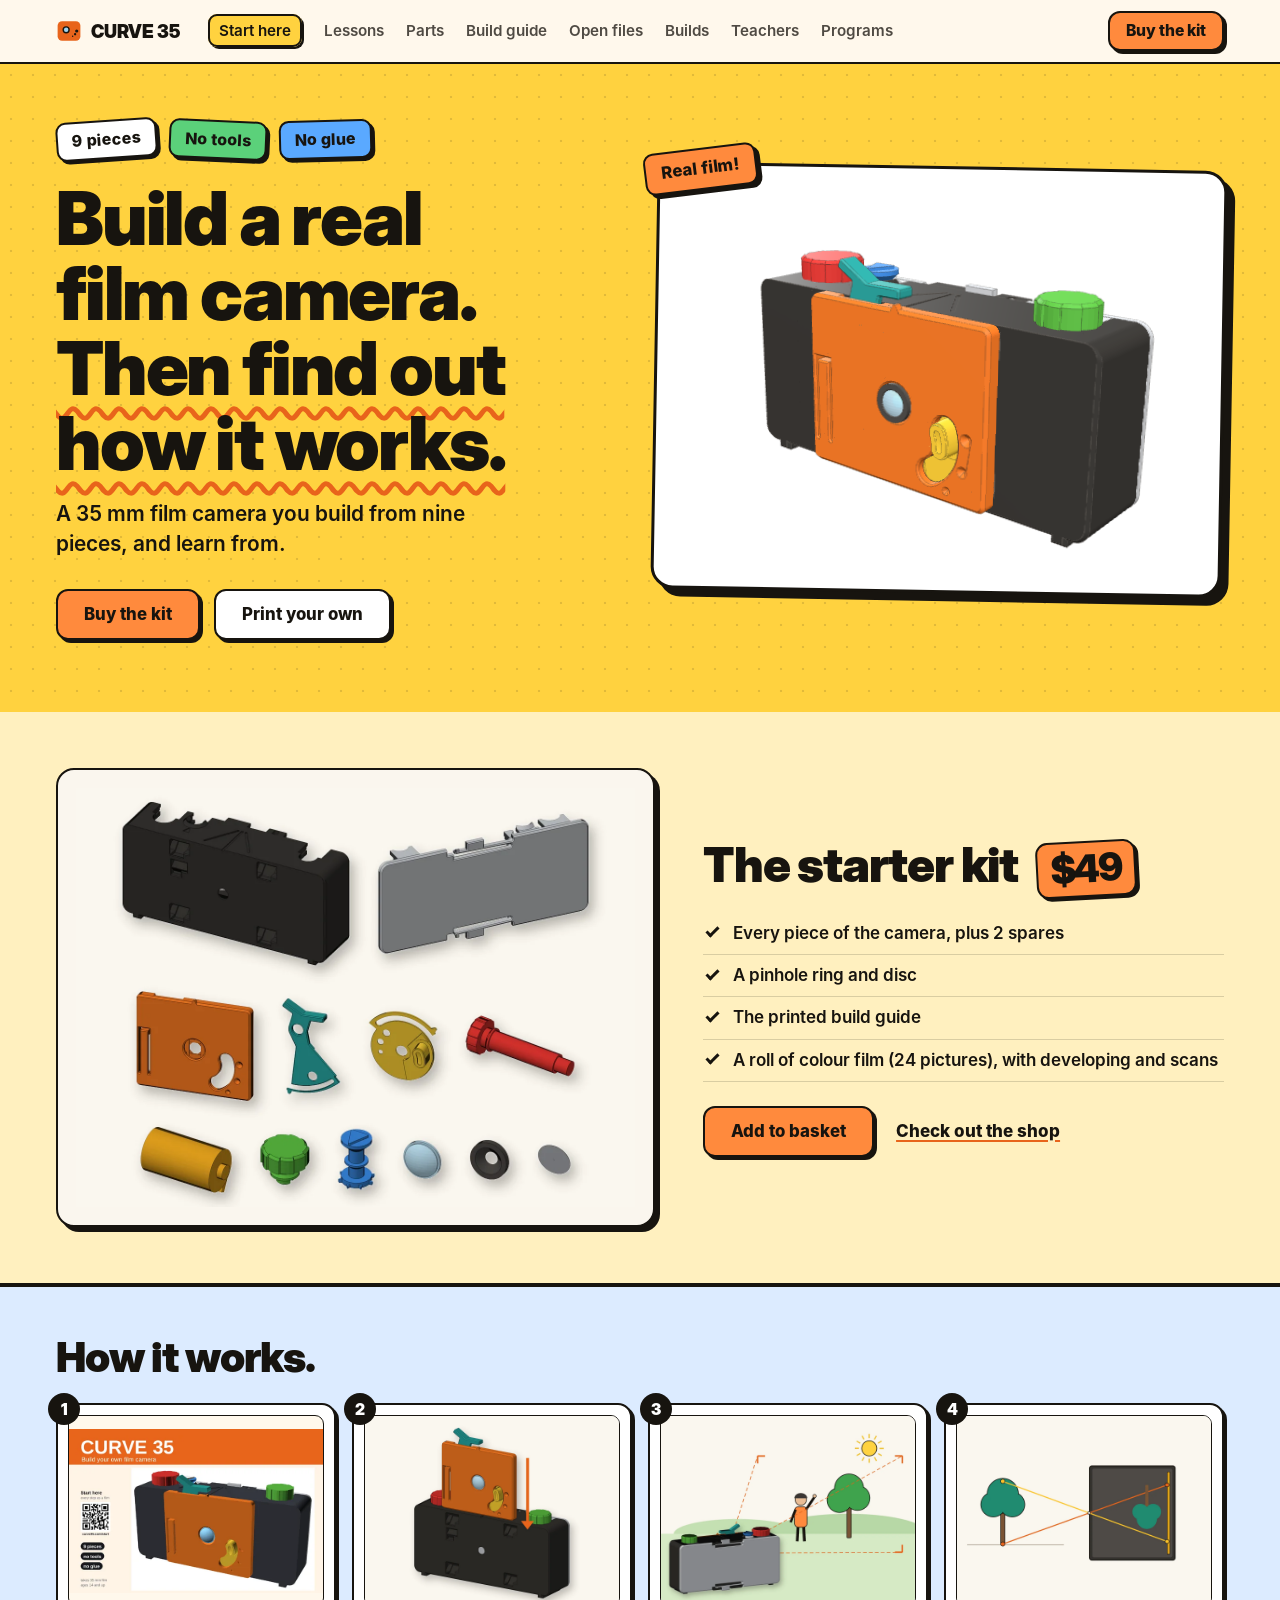
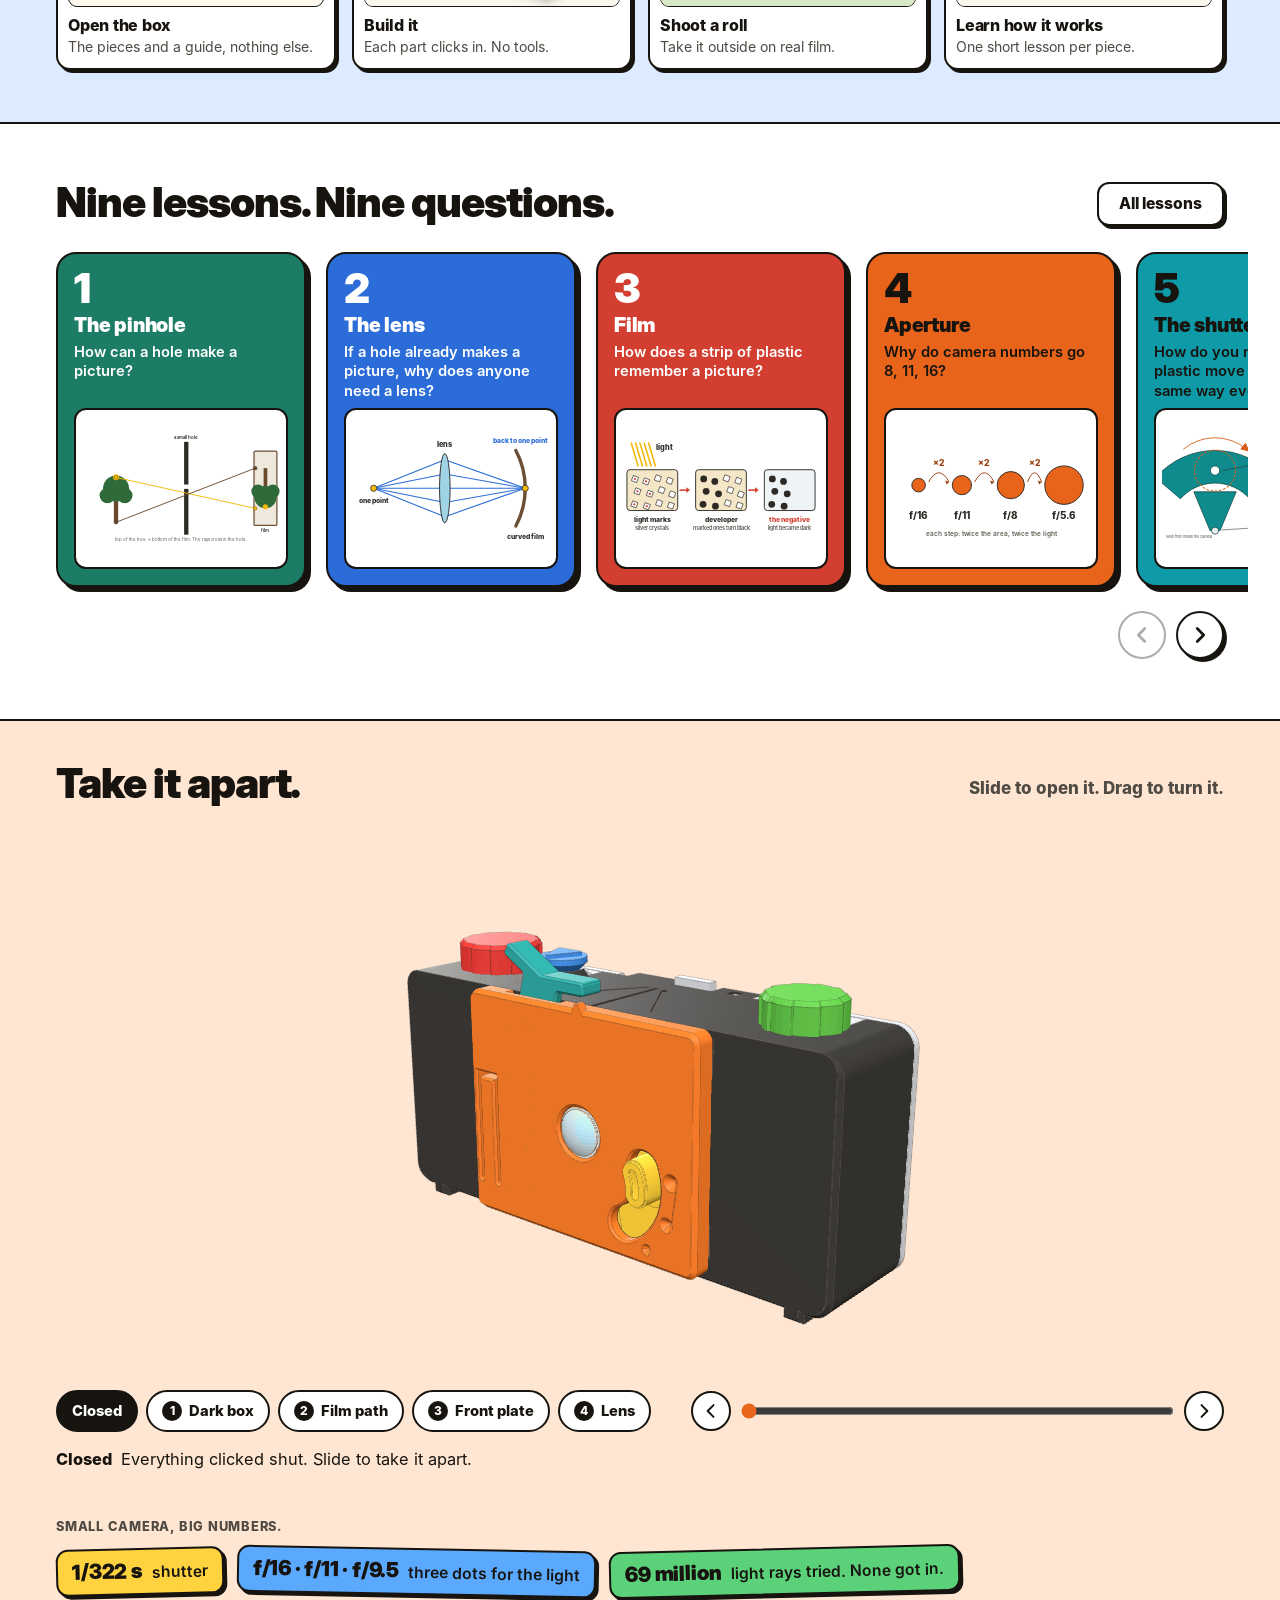
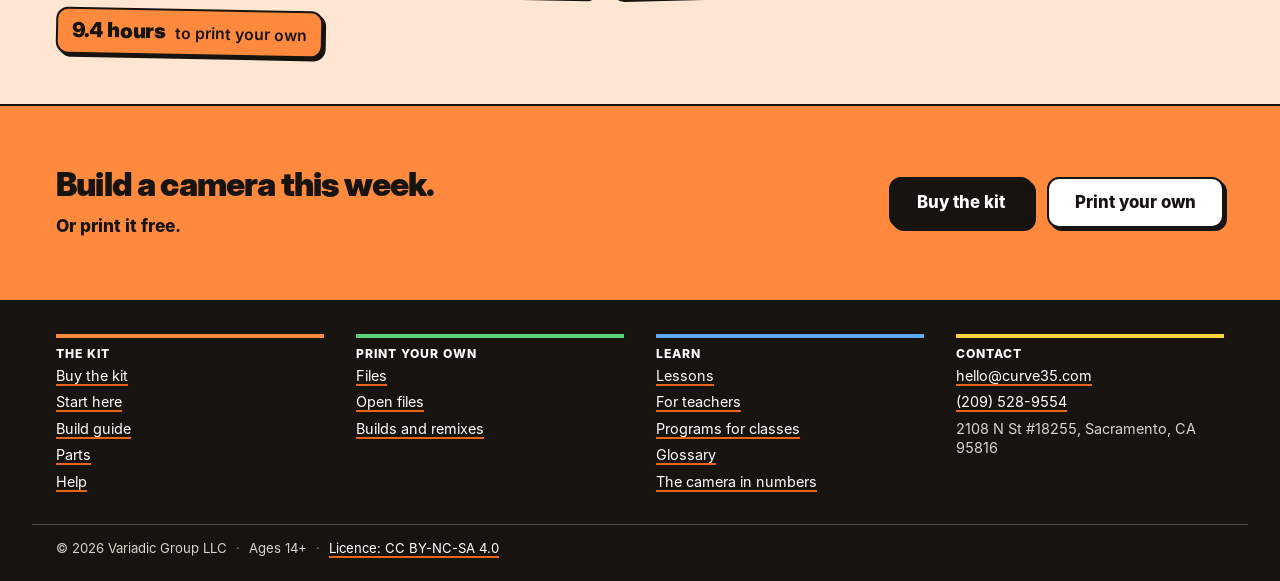
==== commit ab243e76: "feat(site): the footer is the site's map; one set of rules on every page The four link cards on the " ====
--- a/public/index.html
+++ b/public/index.html
@@ -68,8 +68,16 @@
 
 <footer class="foot">
   <div class="foot-in">
-    <p class="foot-l"><span>&copy; 2026 Variadic Group LLC</span><span>2108 N St #18255, Sacramento, CA 95816</span><span><a href="tel:+12095289554">(209) 528-9554</a> &middot; <a href="mailto:hello@curve35.com">hello@curve35.com</a></span><span>Ages 14+</span><span><a href="#licence">Licence: CC BY-NC-SA 4.0</a></span></p>
+    <nav class="foot-col fc-o" aria-label="The kit"><p class="foot-h">The kit</p><ul>
+      <li><a href="#store">Buy the kit</a></li><li><a href="#start">Start here</a></li><li><a href="#build">Build guide</a></li><li><a href="#parts">Parts</a></li><li><a href="#help">Help</a></li></ul></nav>
+    <nav class="foot-col fc-g" aria-label="Print your own"><p class="foot-h">Print your own</p><ul>
+      <li><a href="#files">Files</a></li><li><a href="#open-files">Open files</a></li><li><a href="#builds">Builds and remixes</a></li></ul></nav>
+    <nav class="foot-col fc-b" aria-label="Learn"><p class="foot-h">Learn</p><ul>
+      <li><a href="#lessons">Lessons</a></li><li><a href="#teachers">For teachers</a></li><li><a href="#programs">Programs for classes</a></li><li><a href="#glossary">Glossary</a></li><li><a href="#facts">The camera in numbers</a></li></ul></nav>
+    <div class="foot-col fc-y"><p class="foot-h">Contact</p><ul>
+      <li><a href="mailto:hello@curve35.com">hello@curve35.com</a></li><li><a href="tel:+12095289554">(209) 528-9554</a></li><li>2108 N St #18255, Sacramento, CA 95816</li></ul></div>
   </div>
+  <p class="foot-l"><span>&copy; 2026 Variadic Group LLC</span><span>Ages 14+</span><span><a href="#licence">Licence: CC BY-NC-SA 4.0</a></span></p>
 </footer>
 
 <script src="js/data.js"></script>
--- a/public/css/site.css
+++ b/public/css/site.css
@@ -166,10 +166,6 @@
 
 /* guide: four real numbers, one colour each */
 .guide { padding: 88px 0 80px; }
-.bns { display: grid; grid-template-columns: repeat(4, minmax(0, 1fr)); gap: 20px; margin: 30px 0 0; }
-.bns div { border: var(--line); border-radius: 16px; box-shadow: var(--sh); padding: 18px 20px 20px; }
-.bns dt { font: 900 clamp(2.4rem, 1.8rem + 1.6vw, 3.2rem)/1 var(--display); letter-spacing: -0.03em; }
-.bns dd { margin: 10px 0 0; font-weight: 600; font-size: 0.95rem; line-height: 1.35; }
 .bn-y { background: var(--sun); } .bn-b { background: var(--sky); } .bn-g { background: var(--mint); } .bn-o { background: var(--tang); }
 
 /* 1-2-3 */
@@ -425,10 +421,6 @@
 
 /* ================================================================ FILES */
 .dlstate { margin-top: 16px; }
-.files-page .bns { grid-template-columns: repeat(4, minmax(0, 1fr)); max-width: 46rem; gap: 14px; margin-top: 22px; }
-.files-page .bns div { padding: 12px 14px 14px; box-shadow: 3px 3px 0 var(--ink); border-radius: 12px; }
-.files-page .bns dt { font-size: 1.7rem; }
-.files-page .bns dd { margin-top: 4px; }
 .files { list-style: none; padding: 0; margin: 0; display: grid; grid-template-columns: repeat(2, minmax(0, 1fr)); gap: 0 48px; border-top: var(--line); }
 .file { display: grid; grid-template-columns: 6.5rem minmax(0, 1fr) auto; gap: 18px; align-items: center; padding: 14px 0; border-bottom: 1px solid var(--rule); margin: 0; }
 .file-pic { background: #fff; border: 2px solid var(--ink); border-radius: 10px; padding: 4px; }
@@ -535,8 +527,6 @@
 /* ---- footer */
 .foot { background: var(--ink); color: #D9D4CC; padding: 44px 0 52px; font-size: 0.9rem; }
 .foot-in { max-width: var(--wrap); margin: 0 auto; padding: 0 24px; display: flex; flex-wrap: wrap; gap: 20px 64px; }
-.foot-brand { flex: 1 1 22rem; }
-.foot-big { font: 900 1.6rem/1 var(--display); color: #fff; margin: 0 0 10px; }
 .foot ul { list-style: none; padding: 0; margin: 0; }
 .foot li { margin: 0 0 8px; }
 .foot a { color: #fff; }
@@ -546,7 +536,6 @@
 /* ================================================================ narrower */
 @media (max-width: 1080px) {
   .pcards { grid-template-columns: 1fr 1fr; }
-  .bns { grid-template-columns: repeat(2, minmax(0, 1fr)); }
   .mrow { grid-template-columns: repeat(2, minmax(0, 1fr)); }
   .pts.mini { grid-template-columns: repeat(5, minmax(0, 1fr)); }
 }
@@ -592,9 +581,6 @@
   .vs-card span:last-child { font-size: 0.82rem; }
   .guide, .learn, .plan, .openfiles { padding: 56px 0 64px; }
   .partsec { padding: 0 0 64px; }
-  .bns { gap: 14px; }
-  .bns div { padding: 14px; box-shadow: 4px 4px 0 var(--ink); }
-  .bns dd { font-size: 0.86rem; }
   .steps3 li { grid-template-columns: 1fr; padding: 24px 18px 18px; }
   .steps3 img { grid-row: auto; margin: 0 0 12px; }
   .tiles, .tiles.full { grid-template-columns: 1fr; gap: 14px; }
@@ -620,7 +606,6 @@
   .pt-links { flex-direction: column; gap: 4px; }
   .of-grid { grid-template-columns: repeat(4, minmax(0, 1fr)); gap: 4px; }
   .final { padding: 44px 0; }
-  .files-page .bns { grid-template-columns: 1fr 1fr; }
   .file { grid-template-columns: 4.5rem minmax(0, 1fr) auto; gap: 12px; }
   .makers { padding: 22px 18px; margin: 48px 0 40px; }
   .xlist li { grid-template-columns: 44px minmax(0, 1fr) auto; }
@@ -848,10 +833,6 @@
 .classroom h2 { max-width: 20ch; }
 .classroom .lead, .teach-plate .lead { color: #E4ECFB; }
 .cl-in, .tp-in { display: grid; grid-template-columns: minmax(0, 1.1fr) minmax(0, 1fr); gap: 56px; align-items: center; }
-.cl-grid { list-style: none; padding: 0; margin: 0; display: grid; grid-template-columns: 1fr 1fr; gap: 18px; }
-.cl-grid li { margin: 0; background: #fff; color: var(--ink); border: 2.5px solid var(--ink); border-radius: 16px; box-shadow: 5px 5px 0 var(--sun); padding: 18px 18px 16px; }
-.cl-grid b { display: block; font: 900 2.7rem/1 var(--display); letter-spacing: -0.03em; }
-.cl-grid span { display: block; margin-top: 6px; font-weight: 600; font-size: 0.92rem; line-height: 1.35; }
 
 /* builds: a pin board */
 .board { background: var(--pink-soft); border-top: var(--line); padding: 84px 0 96px; }
@@ -945,13 +926,6 @@
 .kit-loop { display: flex; flex-wrap: wrap; align-items: center; gap: 10px 12px; margin: 18px 0 0; font-weight: 700; }
 
 /* footer */
-.foot-in { gap: 28px 56px; }
-.foot-col { flex: 0 0 auto; min-width: 9rem; }
-.foot-h { font: 800 0.76rem/1 var(--sans); letter-spacing: 0.08em; text-transform: uppercase; color: var(--sun) !important; margin: 4px 0 14px !important; }
-.foot-badges { display: flex; flex-wrap: wrap; gap: 8px; margin: 12px 0 14px !important; }
-.foot-badges { gap: 4px 0; }
-.foot-badges span { font-weight: 700; font-size: 0.9rem; }
-.foot-badges span + span::before { content: "\00B7"; margin: 0 8px; }
 
 @media (max-width: 1180px) {
   .wide-only { display: none; }
@@ -987,9 +961,6 @@
   .addon { padding: 14px 11px 12px; box-shadow: 4px 4px 0 var(--ink); }
   .addon p { font-size: 0.85rem; }
   .inv { padding: 22px 14px 20px; box-shadow: 5px 5px 0 var(--ink); }
-  .cl-grid { gap: 12px; }
-  .cl-grid li { padding: 14px 12px; box-shadow: 4px 4px 0 var(--sun); }
-  .cl-grid b { font-size: 2.1rem; }
   .pins { grid-template-columns: 1fr; gap: 26px; }
   .pin { min-height: 0; }
   .pin-b { margin-top: 0; }
@@ -1029,7 +1000,6 @@
 
 /* the four numbers: plain bold cards */
 .guide { background: var(--cream); padding: 84px 0 76px; }
-.bns { margin-top: 34px; }
 .guide-open { margin: 26px 0 0; font-weight: 700; }
 
 /* lessons: nine compact cards, three across */
@@ -1083,15 +1053,6 @@
 .kc-txt .lead { margin: 0; }
 
 /* open source, builds, teachers: one line each */
-.more3 { padding: 0 0 84px; }
-.m3 { list-style: none; padding: 0; margin: 0; display: grid; grid-template-columns: repeat(3, minmax(0, 1fr)); gap: 16px; }
-.m3 li { margin: 0; }
-.m3 a { display: flex; flex-direction: column; gap: 4px; height: 100%; padding: 18px 20px 18px 24px; background: #fff; border: var(--line); border-left-width: 10px; border-radius: 14px; text-decoration: none; color: var(--ink); }
-.m3-g a { border-left-color: var(--mint); } .m3-p a { border-left-color: var(--tang); } .m3-b a { border-left-color: var(--sky); }
-.m3 strong { font-size: 1.1rem; font-weight: 800; }
-.m3 strong::after { content: " \2192"; }
-.m3 span { color: var(--ink-2); font-size: 0.95rem; line-height: 1.4; }
-.m3 a:hover strong { text-decoration: underline; text-decoration-color: var(--orange); text-underline-offset: 0.18em; }
 
 /* last call: two columns */
 .final-in { grid-template-columns: minmax(0, 1fr) auto; }
@@ -1103,7 +1064,6 @@
 }
 @media (max-width: 860px) {
   .kc-card { grid-template-columns: 1fr; padding: 22px; gap: 22px; }
-  .m3 { grid-template-columns: 1fr; gap: 12px; }
   .final-in { grid-template-columns: 1fr; }
 }
 @media (max-width: 600px) {
@@ -1117,7 +1077,6 @@
   .kitcta { padding: 56px 0 52px; }
   .kc-card { box-shadow: 5px 5px 0 var(--ink); border-radius: 18px; padding: 16px; }
   .kc-txt .btn { width: 100%; }
-  .more3 { padding-bottom: 56px; }
   .final-act { flex-direction: column; }
   .final-act .btn { width: 100%; }
 }
@@ -1223,14 +1182,6 @@
 .froll { margin-bottom: 0; }
 
 /* ---- v11: footer legal lines, the home strip with Programs, the Programs page, the licence, Contact, order by email */
-.foot-co { color: #fff; max-width: 31rem; }
-.foot-legal { max-width: var(--wrap); margin: 30px auto 0; padding: 0 24px; font-size: 0.84rem; color: #D9D4CC; }
-.foot-legal::before { content: ""; display: block; border-top: 1px solid #4F4A43; margin-bottom: 18px; }
-.foot-legal p { margin: 0 0 6px; }
-.m3 { grid-template-columns: repeat(4, minmax(0, 1fr)); }
-.m3-y a { border-left-color: var(--sun); }
-@media (max-width: 1080px) { .m3 { grid-template-columns: repeat(2, minmax(0, 1fr)); } }
-@media (max-width: 600px) { .m3 { grid-template-columns: 1fr; } }
 .order-note { margin: 10px 0 0; text-align: center; }
 
 .pg-plate { background: var(--sky-soft); border-bottom: var(--line); }
@@ -1288,7 +1239,6 @@
 .ct-list dt { font-weight: 800; overflow-wrap: anywhere; }
 .ct-list dd { margin: 0; color: var(--ink-2); }
 @media (max-width: 600px) { .ct-list div { grid-template-columns: 1fr; } .contact { padding: 18px 14px; } }
-.kick-mint { color: var(--mint); } .kick-sun { color: var(--sun); }      /* kickers on the dark plates (Open files, For teachers): AA on forest and navy */
 
 /* ===================================================================================================================
    v2.16: the interactive build guide, the parts table, the glossary, the facts, cross-links, three ways in, wholesale
@@ -1479,7 +1429,6 @@
 .plist { margin: 40px 0 10px; }
 .plist .xchips { margin-top: 6px; }
 .plist td .btn { white-space: nowrap; }
-.m3-line { margin: 18px 0 0; font-weight: 600; }
 .lconn { border: 2px solid var(--ink); border-radius: 14px; background: #fff; padding: 16px 20px; margin: 0 0 22px; }
 .lconn h2 { font-size: 1.1rem; margin: 0 0 4px; }
 tr.here, li.here { outline-offset: 2px; }
@@ -1535,14 +1484,8 @@
 .steps4 .s-n { width: 32px; height: 32px; font-size: 1rem; top: -12px; left: -10px; }
 
 /* the end of home: the four links quieter, then the one orange band */
-.home .more3 { padding: 56px 0 64px; }
-.m3 { grid-template-columns: repeat(4, minmax(0, 1fr)); }
-.m3 a { border-width: 1.5px; border-left-width: 6px; padding: 14px 16px; }
 
 /* the footer: one or two short lines */
-.foot { padding: 18px 0 20px; font-size: 0.82rem; }
-.foot-in { display: block; }
-.foot-l { margin: 0 !important; display: flex; flex-wrap: wrap; gap: 4px 0; line-height: 1.5; }
 .foot-l span + span::before { content: "\00B7"; margin: 0 9px; color: #9C958A; }
 .lic-note { margin: 16px 0 0; font-size: 0.92rem; color: var(--ink-2); max-width: 46rem; }
 
@@ -1552,7 +1495,6 @@
 
 @media (max-width: 1080px) {
   .steps4 { grid-template-columns: repeat(4, minmax(0, 1fr)); }
-  .m3 { grid-template-columns: repeat(2, minmax(0, 1fr)); }
 }
 @media (max-width: 860px) {
   .steps4 { grid-template-columns: repeat(2, minmax(0, 1fr)); gap: 18px 14px; }
@@ -1568,12 +1510,6 @@
   .steps4 li { padding: 8px 8px 10px; }
   .steps4 h3 { font-size: 0.95rem; }
   .steps4 p { font-size: 0.82rem; }
-  .home .more3 { padding: 24px 0 32px; }
-  .m3 { grid-template-columns: minmax(0, 1fr); gap: 8px; }
-  .m3 a { padding: 10px 14px; }
-  .m3 span { font-size: 0.88rem; }
-  .foot { padding: 16px 0 18px; font-size: 0.8rem; }
-  .foot-l { display: block; }
   .foot-l span { display: block; }
   .foot-l span + span::before { content: none; }
   /* the camera viewer on a phone: full-width stage, then big controls below it */
@@ -1735,8 +1671,8 @@
 @media (prefers-reduced-motion: reduce) { .lessons-page .lc, .lessons-page .lc:hover { transition: none; transform: none; } }
 
 /* ================================================================ v13: one page on every screen
-   The home page has one order and one set of parts on a phone and on a desk: the pitch, the kit, how it works, the camera taken apart, its four numbers, the lessons,
-   the last call.  What differs on a phone is layout (one column; the hero's camera sits between the words and the buttons) and three things left out because they
+   The home page has one order and one set of parts on a phone and on a desk: the pitch, the kit, how it works, the lessons, the four ways on, the camera taken
+   apart with its four numbers, the last call (v16: step 4 of how it works leads into the lessons, and the viewer is the last place to play before the last call).  What differs on a phone is layout (one column; the hero's camera sits between the words and the buttons) and three things left out because they
    are in the menu or done by touch: the strip of links, the viewer's step buttons and its turn arrows.  Colour: the stickers, cards and numbers keep theirs; the
    sections behind them are cream and white on a phone, where five coloured bands in a row read as noise.
    Heights (v13): a phone screen is short.  The hero's camera and the kit's picture take the height the screen has left (100svh: the screen with the browser's
@@ -1753,18 +1689,35 @@
 .kb-more { font-weight: 700; }
 .home .plan { border-bottom: 0; }                                /* the viewer's own line follows */
 .home .learn { border-top: var(--line); }
-/* The four numbers are small coloured chips on every screen: one line each, a number and a few words, a little tilted, closing the viewer's section under a
-   small heading.  The owner chose them over four big cards twice (v14 for the hand, v15 for the desk as well); site/mobilecheck.py fails if they are cards. */
+/* A number is a small coloured chip on every page and every screen: one line, a number and a few words, a little tilted.  On the home page the four chips close
+   the viewer's section under a small heading; on the files page they sit under the page's heading.  The owner chose them over big cards twice (v14, v15);
+   site/mobilecheck.py fails if a page shows cards. */
+.bns { display: flex; flex-wrap: wrap; gap: 14px 13px; margin: 22px 0 0; }
+.bns div { display: flex; align-items: baseline; gap: 9px; border: 2px solid var(--ink); border-radius: 12px; box-shadow: 3px 3px 0 var(--ink); padding: 9px 14px 10px; min-width: 0; }
+.bns div:nth-child(odd) { transform: rotate(-1.4deg); }
+.bns div:nth-child(even) { transform: rotate(1.1deg); }
+.bns dt, .bns dt.bn-sm { font: 900 1.3rem/1.15 var(--display); letter-spacing: -0.01em; }
+.bns dd { margin: 0; font-size: 0.98rem; font-weight: 600; line-height: 1.2; }
+.bns div { color: var(--ink); }
 .home .x3 { border-bottom: 0; padding-bottom: 8px; }
 .home .guide { background: var(--paper-3); border-top: 0; padding: 10px 0 48px; }
 .home .guide h2 { font: 800 0.8rem/1.2 var(--sans); letter-spacing: 0.06em; text-transform: uppercase; color: var(--ink-2); margin: 0 0 14px; }
-.home .bns { display: flex; flex-wrap: wrap; gap: 14px 13px; margin: 0; }
-.home .bns div { display: flex; align-items: baseline; gap: 9px; border-width: 2px; border-radius: 12px; box-shadow: 3px 3px 0 var(--ink); padding: 9px 14px 10px; min-width: 0; }
-.home .bns div:nth-child(odd) { transform: rotate(-1.4deg); }
-.home .bns div:nth-child(even) { transform: rotate(1.1deg); }
-.home .bns dt, .home .bns dt.bn-sm { font-size: 1.3rem; line-height: 1.15; letter-spacing: -0.01em; }
-.home .bns dd { margin: 0; font-size: 0.98rem; font-weight: 600; line-height: 1.2; }
+.home .bns { margin: 0; }
 .home .learn { border-top: var(--line); }
+/* The footer is the site's map, on every page: each page once, under the thing it is nearest to (v17).  The home page's four link cards live here now, straight
+   under the last call: programs and teachers with the lessons, open files and builds with printing your own.  Each group's bar is the colour its card had. */
+.foot { padding: 34px 0 22px; font-size: 0.9rem; }
+.foot-in { max-width: var(--wrap); margin: 0 auto; padding: 0 24px; display: grid; grid-template-columns: repeat(4, minmax(0, 1fr)); gap: 26px 32px; }
+.foot-col { min-width: 0; }
+.foot-h { font: 800 0.76rem/1 var(--sans); letter-spacing: 0.08em; text-transform: uppercase; color: #fff; margin: 0 0 12px; padding-top: 10px; border-top: 4px solid var(--sun); }
+.fc-o .foot-h { border-top-color: var(--tang); } .fc-g .foot-h { border-top-color: var(--mint); } .fc-b .foot-h { border-top-color: var(--sky); }
+.foot li { margin: 0 0 7px; line-height: 1.35; overflow-wrap: anywhere; }
+.foot .foot-l { max-width: var(--wrap); margin: 26px auto 0; padding: 14px 24px 0; border-top: 1px solid #4F4A43; display: flex; flex-wrap: wrap; gap: 4px 0; line-height: 1.5; font-size: 0.82rem; }
+@media (max-width: 600px) {
+  .foot { padding: 26px 0 18px; font-size: 0.88rem; }
+  .foot-in { grid-template-columns: repeat(2, minmax(0, 1fr)); gap: 22px 18px; padding: 0 20px; }
+  .foot .foot-l { display: block; padding: 12px 20px 0; margin-top: 20px; }
+}
 .top-basket { gap: 7px; }                                           /* the bar's one orange button, once something is in the basket */
 .top-basket .badge { font-size: 0.78rem; margin: -3px 0; }             /* the count must not make this button taller than "Buy the kit" */
 @media (max-width: 600px) {
@@ -1820,10 +1773,10 @@
 
   /* the four numbers: the chips (above), a size down, on the viewer's white */
   .home .guide { background: #fff; padding: 6px 0 34px; }
-  .home .bns { gap: 11px 10px; }
-  .home .bns div { gap: 7px; border-radius: 10px; box-shadow: 2px 2px 0 var(--ink); padding: 7px 11px 8px; }
-  .home .bns dt, .home .bns dt.bn-sm { font-size: 1.06rem; }
-  .home .bns dd { font-size: 0.84rem; }
+  .bns { gap: 11px 10px; }
+  .bns div { gap: 7px; border-radius: 10px; box-shadow: 2px 2px 0 var(--ink); padding: 7px 11px 8px; }
+  .bns dt, .bns dt.bn-sm { font-size: 1.06rem; }
+  .bns dd { font-size: 0.84rem; }
 
   .home .learn { padding: 30px 0 26px; border-top: var(--line); background: var(--cream); }
   .home .learn-head { margin-bottom: 14px; }
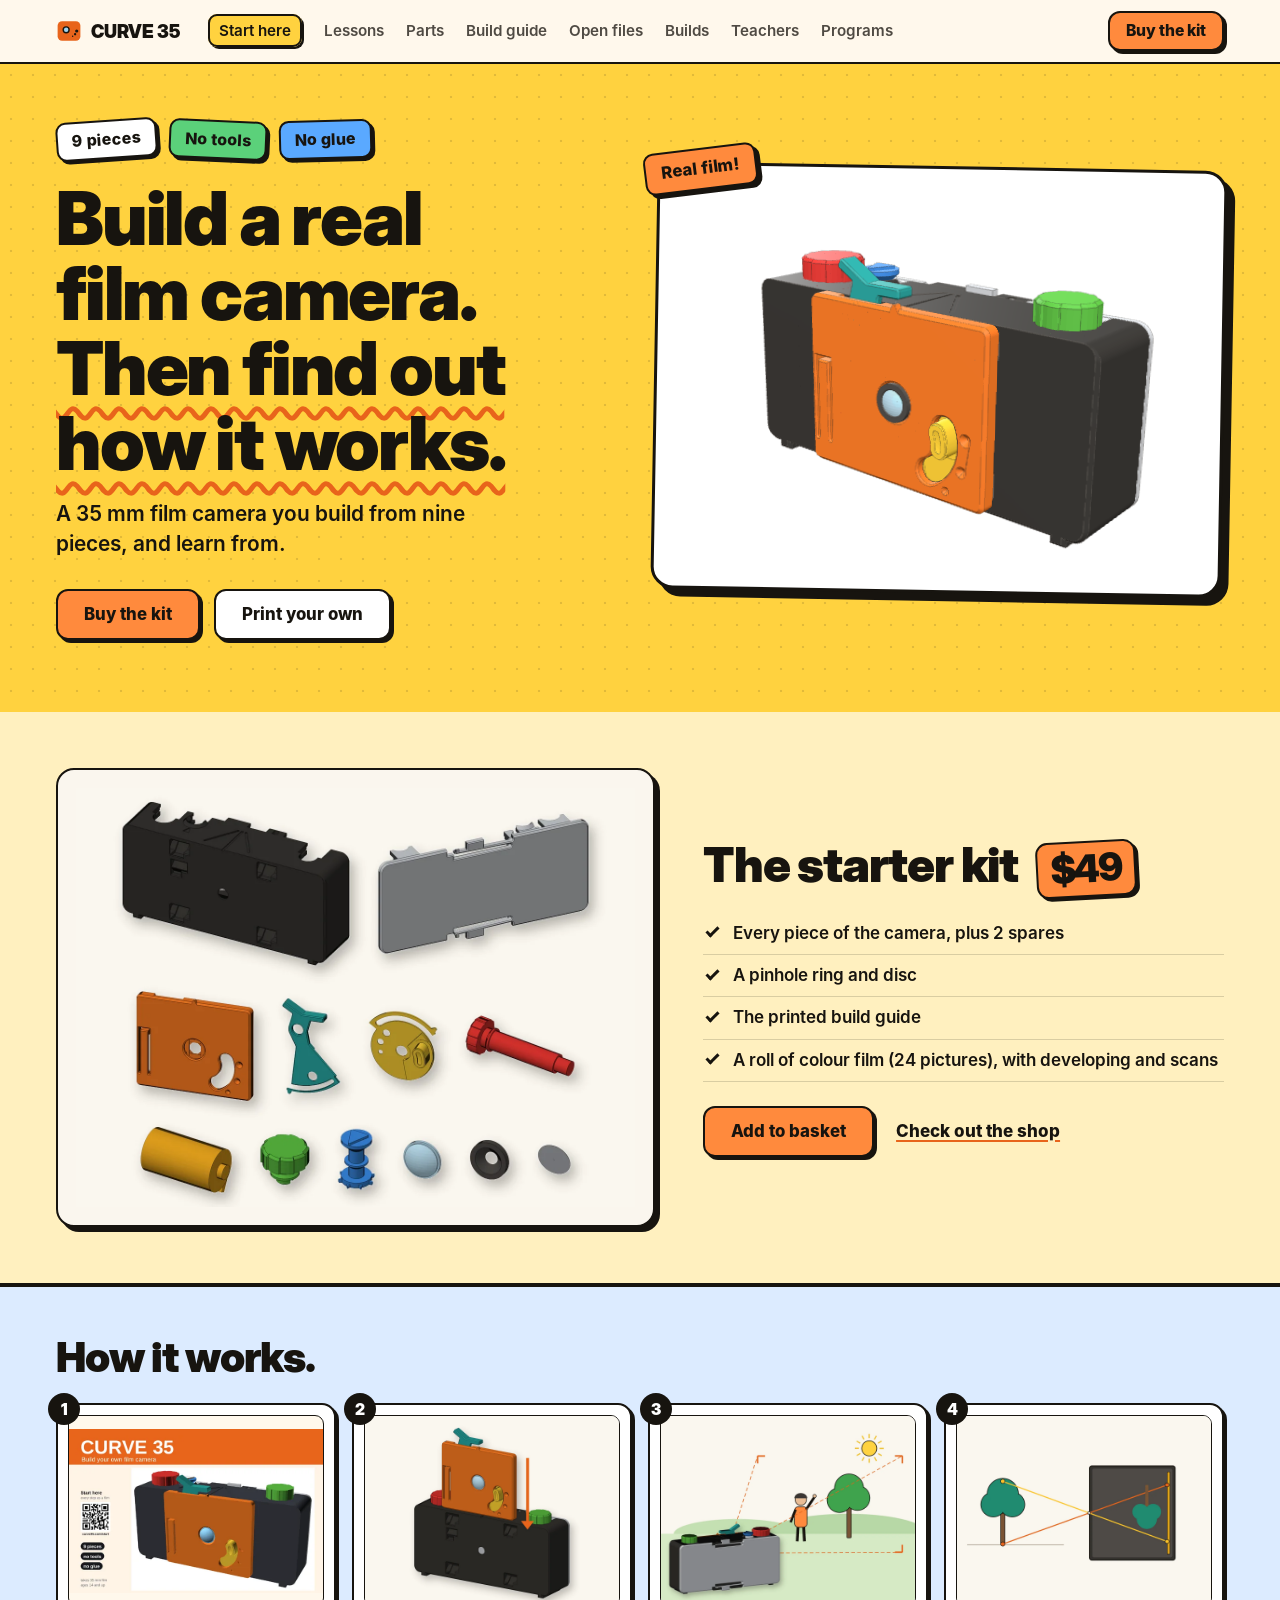
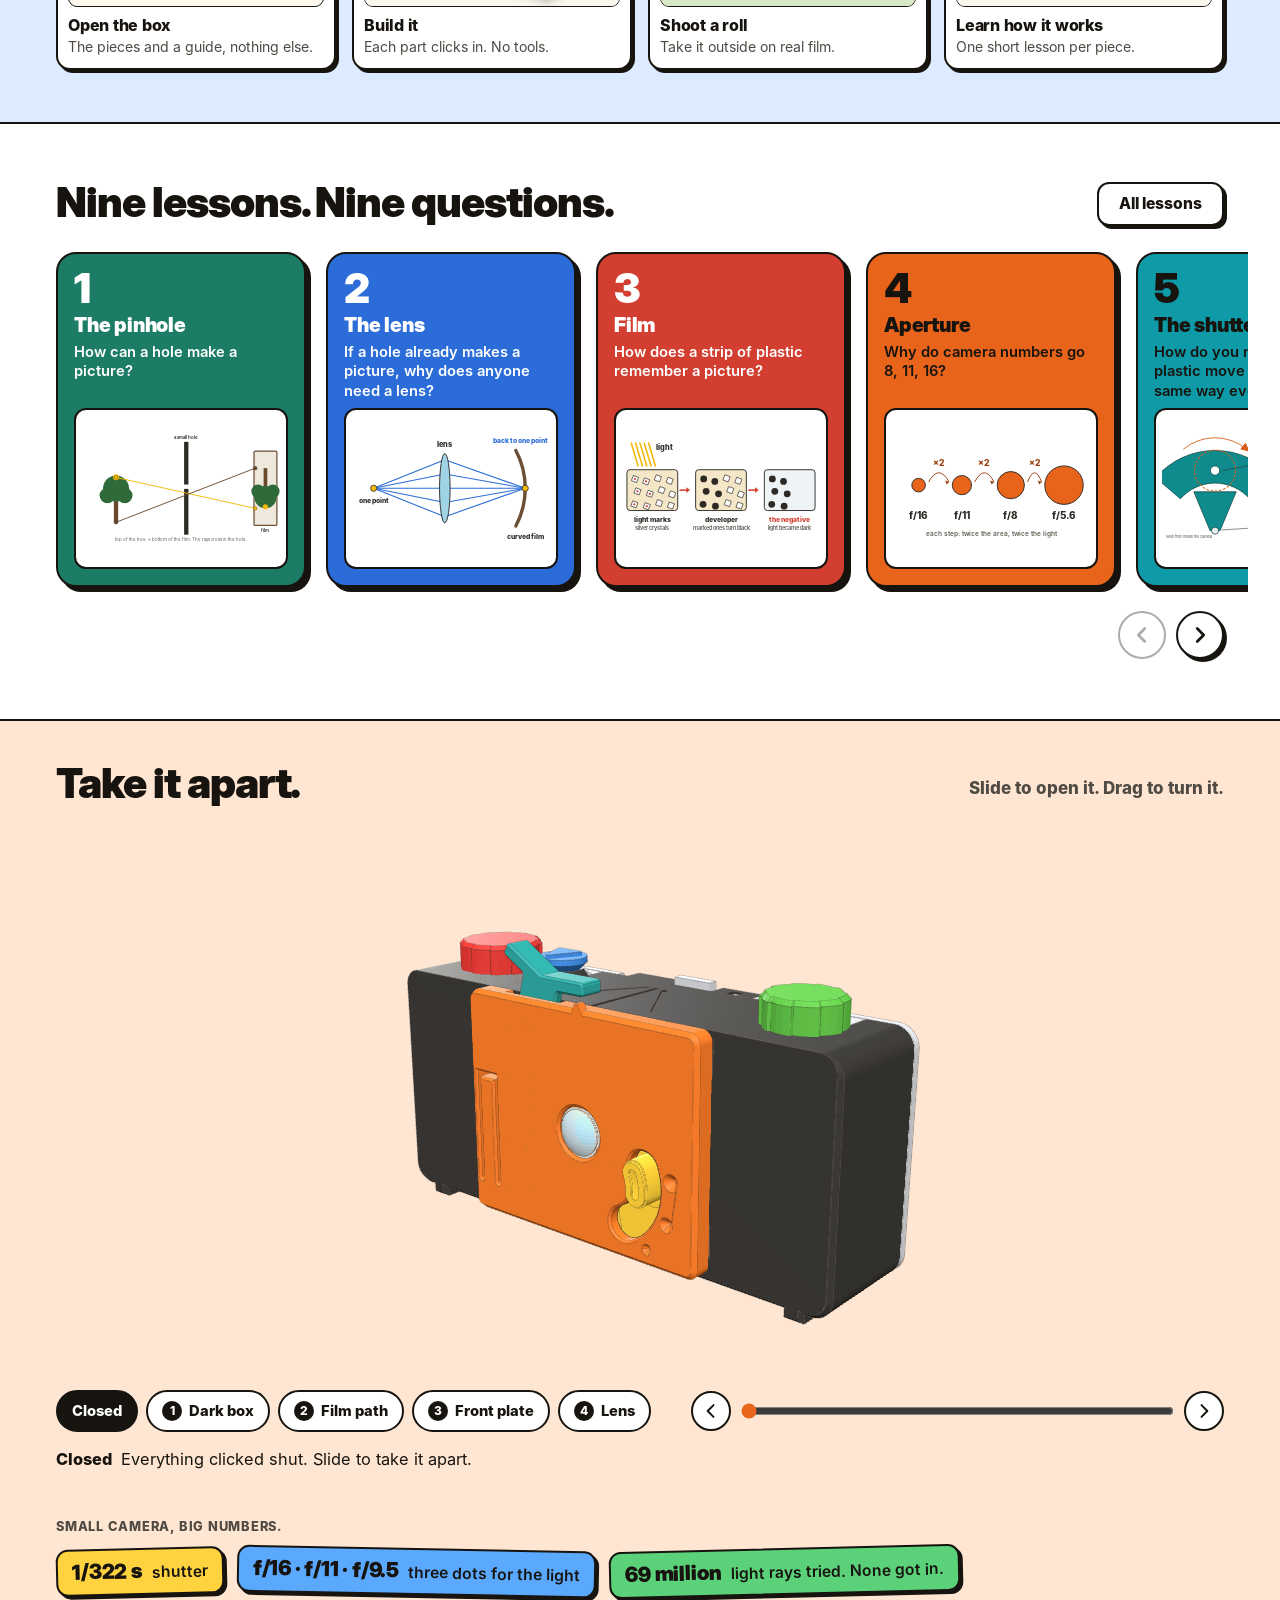
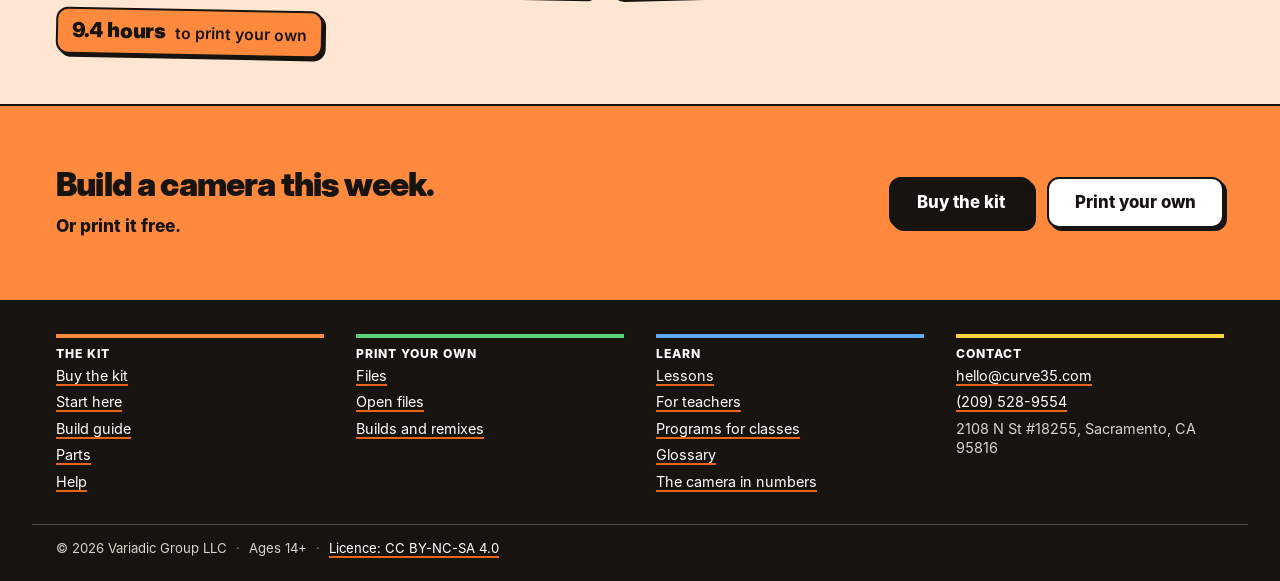
==== commit eb3a2daa: "feat(site): a link preview, an iPhone bookmark icon and a robots file A link to the site showed no p" ====
--- a/public/index.html
+++ b/public/index.html
@@ -6,7 +6,19 @@
 <title>CURVE 35: build a real film camera, then find out how it works</title>
 <meta name="description" content="Build a real 35 mm film camera: 9 pieces, no tools, no glue. For ages 14 and up. Nine free lessons on how it works. Open files.">
 <meta name="theme-color" content="#E8641B">
+<link rel="canonical" href="https://curve35.com/">
+<meta property="og:type" content="website">
+<meta property="og:site_name" content="CURVE 35">
+<meta property="og:url" content="https://curve35.com/">
+<meta property="og:title" content="CURVE 35: build a real film camera, then find out how it works">
+<meta property="og:description" content="Build a real 35 mm film camera: 9 pieces, no tools, no glue. For ages 14 and up. Nine free lessons on how it works. Open files.">
+<meta property="og:image" content="https://curve35.com/brand/og.png">
+<meta property="og:image:width" content="1200">
+<meta property="og:image:height" content="630">
+<meta property="og:image:alt" content="The CURVE 35 film camera, drawn from its model: a black body, an orange front plate, a red and a green knob.">
+<meta name="twitter:card" content="summary_large_image">
 <link rel="icon" href="favicon.svg" type="image/svg+xml">
+<link rel="apple-touch-icon" href="brand/apple-touch-icon.png">
 <link rel="stylesheet" href="css/site.css">
 <link rel="stylesheet" href="css/lesson.css">
 </head>
--- a/public/css/lesson.css
+++ b/public/css/lesson.css
@@ -89,6 +89,15 @@
 .lp-tile-t { font: 700 0.86rem/1.3 var(--sans, system-ui, sans-serif); color: var(--ink); margin-top: 3px; }
 
 /* sections */
+/* units: a lesson is a few short units, each whole on its own.  A unit's mark is one quiet line at the top of its first section
+   (number, name, minutes, a hairline).  It has no band of its own: a pale band between sections cut the page into pieces (owner, 19 November 2026) */
+.lp-unit { display: flex; align-items: center; gap: 10px; margin: 0 0 clamp(26px, 4vw, 40px); font: 800 0.8rem/1.2 var(--sans, system-ui, sans-serif); letter-spacing: 0.02em; color: var(--lp-ink2); scroll-margin-top: calc(var(--lp-top) + 72px); }
+.lp-unit::after { content: ""; flex: 1; height: 1px; background: var(--lp-rule); }
+.lp-unit-n { display: inline-grid; place-items: center; width: 1.9em; height: 1.9em; flex: none; border-radius: 50%; background: var(--lc); color: var(--lc-on); font-weight: 800; }
+.lp-unit-t { color: var(--ink); }
+.lp-unit-m { flex: none; font-weight: 700; }
+.lp-tiles-u ol { grid-template-columns: repeat(3, 1fr); }
+@media (min-width: 1000px) { .lp-tiles-u ol { grid-template-columns: repeat(6, 1fr); } }
 .lp-s { padding: clamp(52px, 7vw, 92px) 0; border-top: 1px solid var(--lp-rule); scroll-margin-top: calc(var(--lp-top) + 56px); }
 .lp-body .lp-s:nth-child(even) { background: var(--lp-paper2); }
 .lp-body .lp-s:first-child { border-top: 0; }
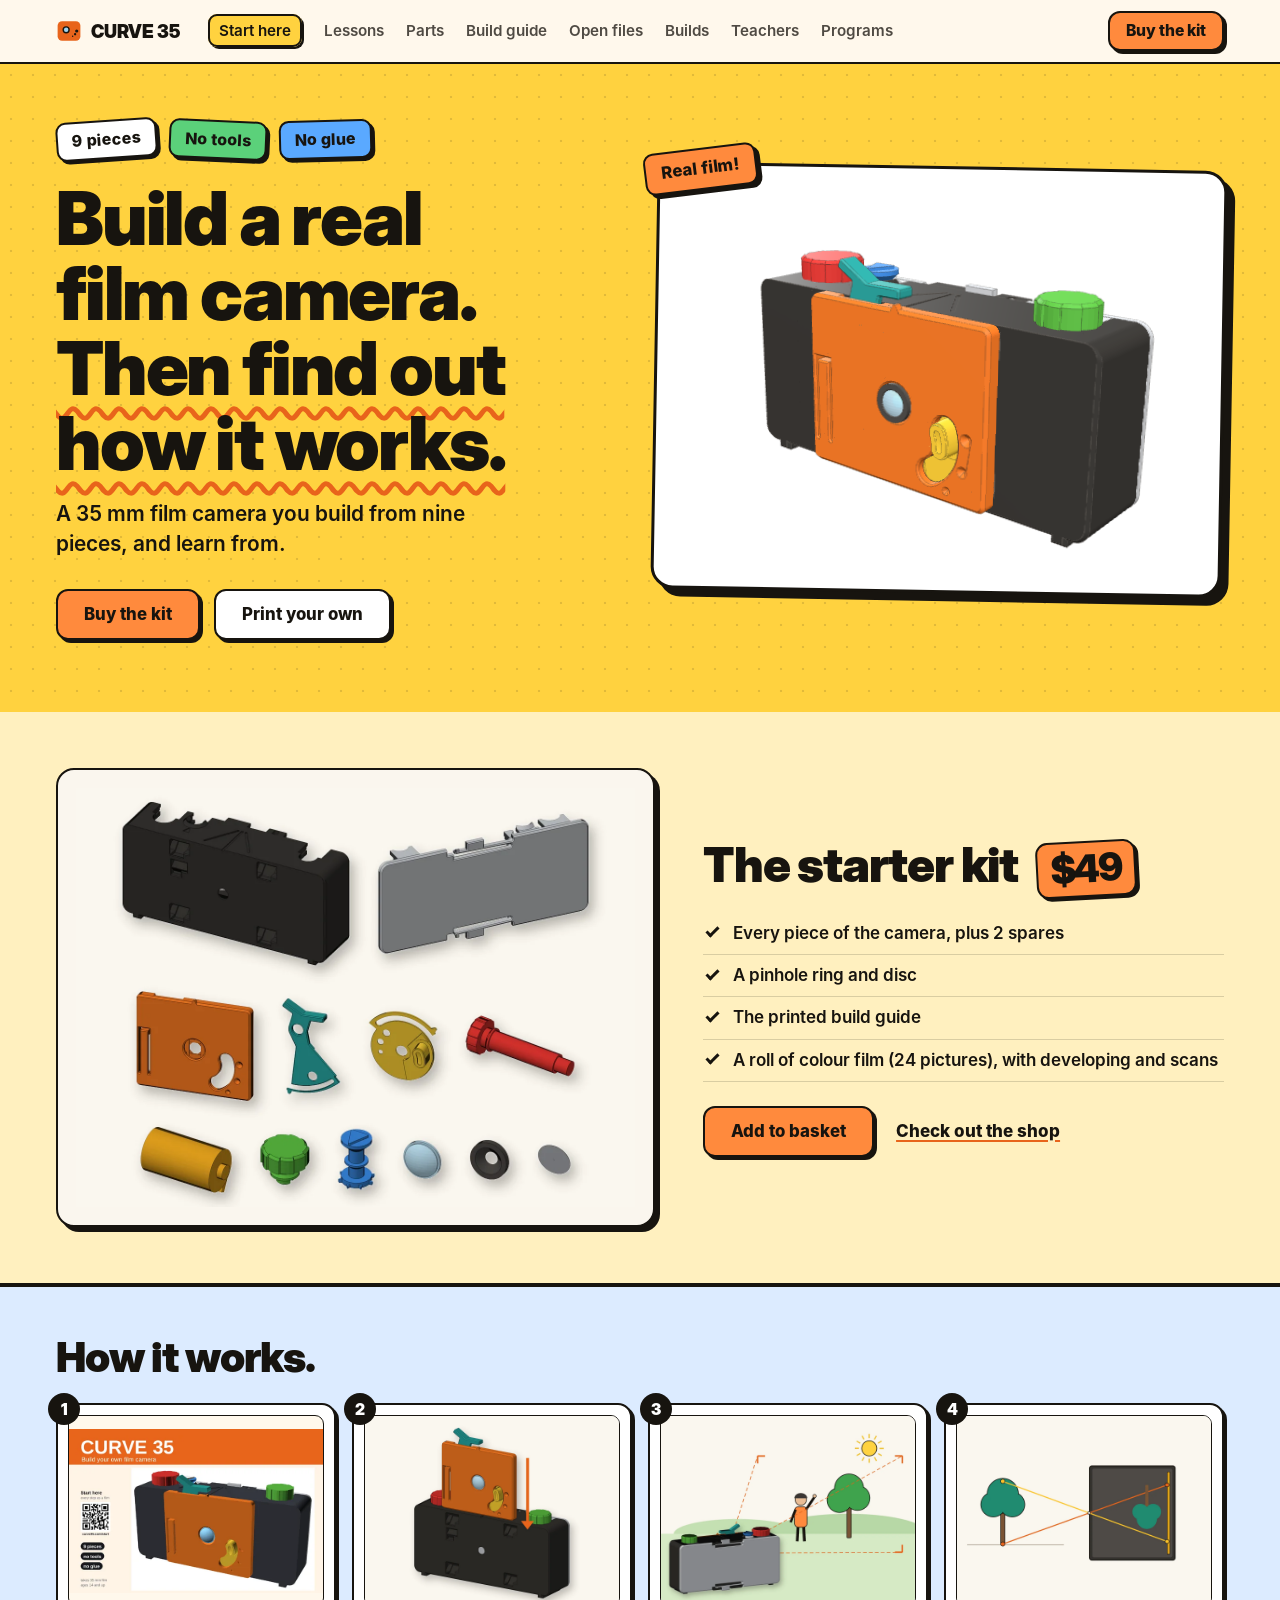
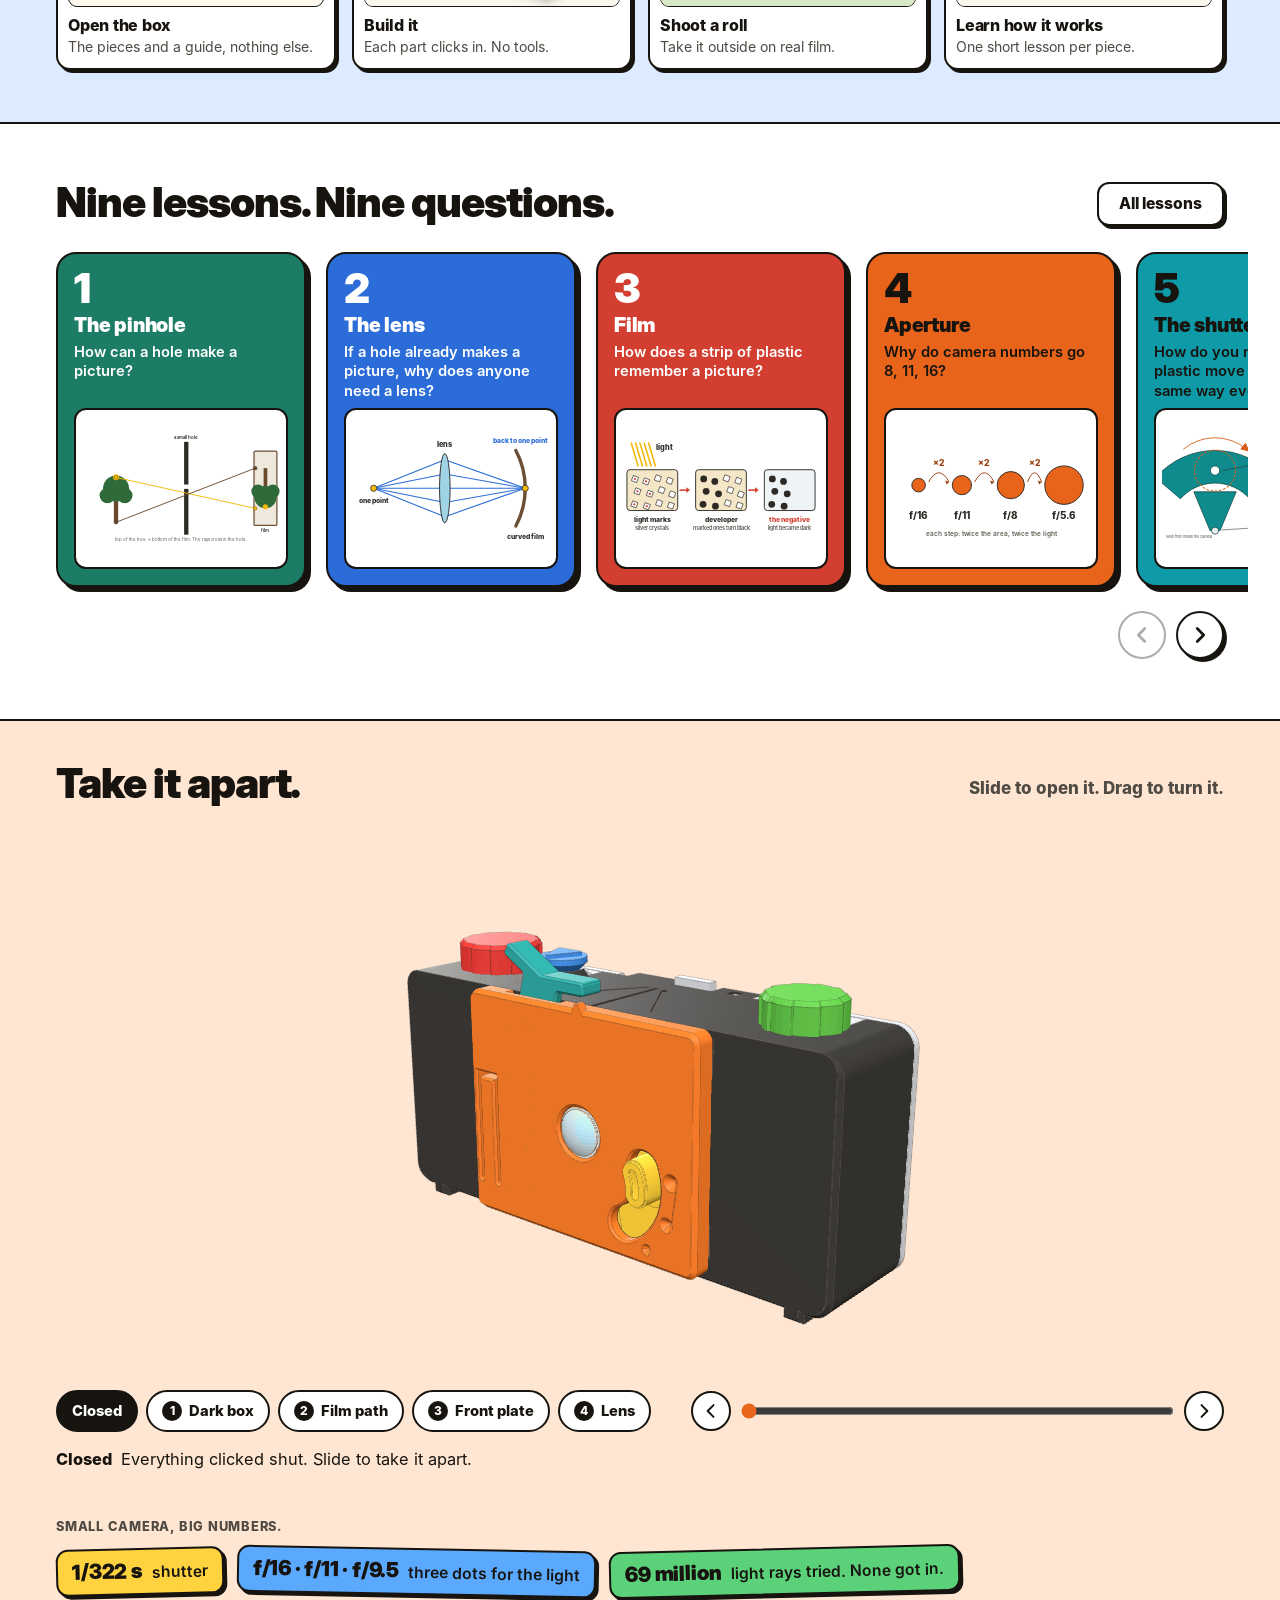
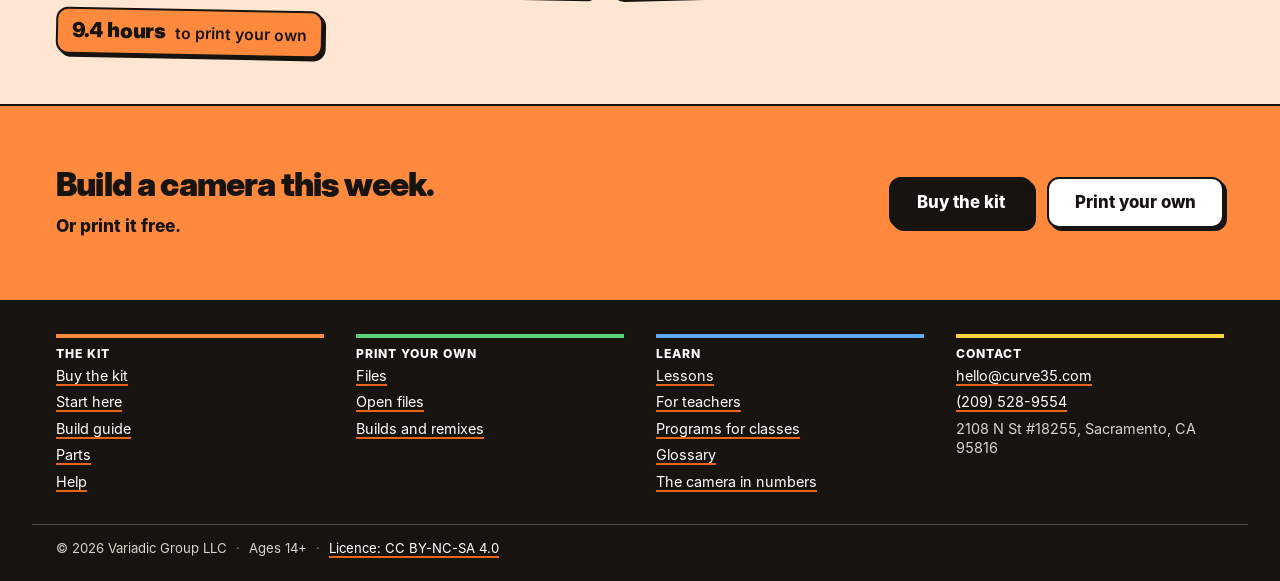
==== commit 3959d651: "fix(words): plain names for the two winders, across the site and the guide The two turning parts are" ====
--- a/public/index.html
+++ b/public/index.html
@@ -15,7 +15,7 @@
 <meta property="og:image" content="https://curve35.com/brand/og.png">
 <meta property="og:image:width" content="1200">
 <meta property="og:image:height" content="630">
-<meta property="og:image:alt" content="The CURVE 35 film camera, drawn from its model: a black body, an orange front plate, a red and a green knob.">
+<meta property="og:image:alt" content="The CURVE 35 film camera, drawn from its model: a black body, an orange front plate, a red and a green winder.">
 <meta name="twitter:card" content="summary_large_image">
 <link rel="icon" href="favicon.svg" type="image/svg+xml">
 <link rel="apple-touch-icon" href="brand/apple-touch-icon.png">
